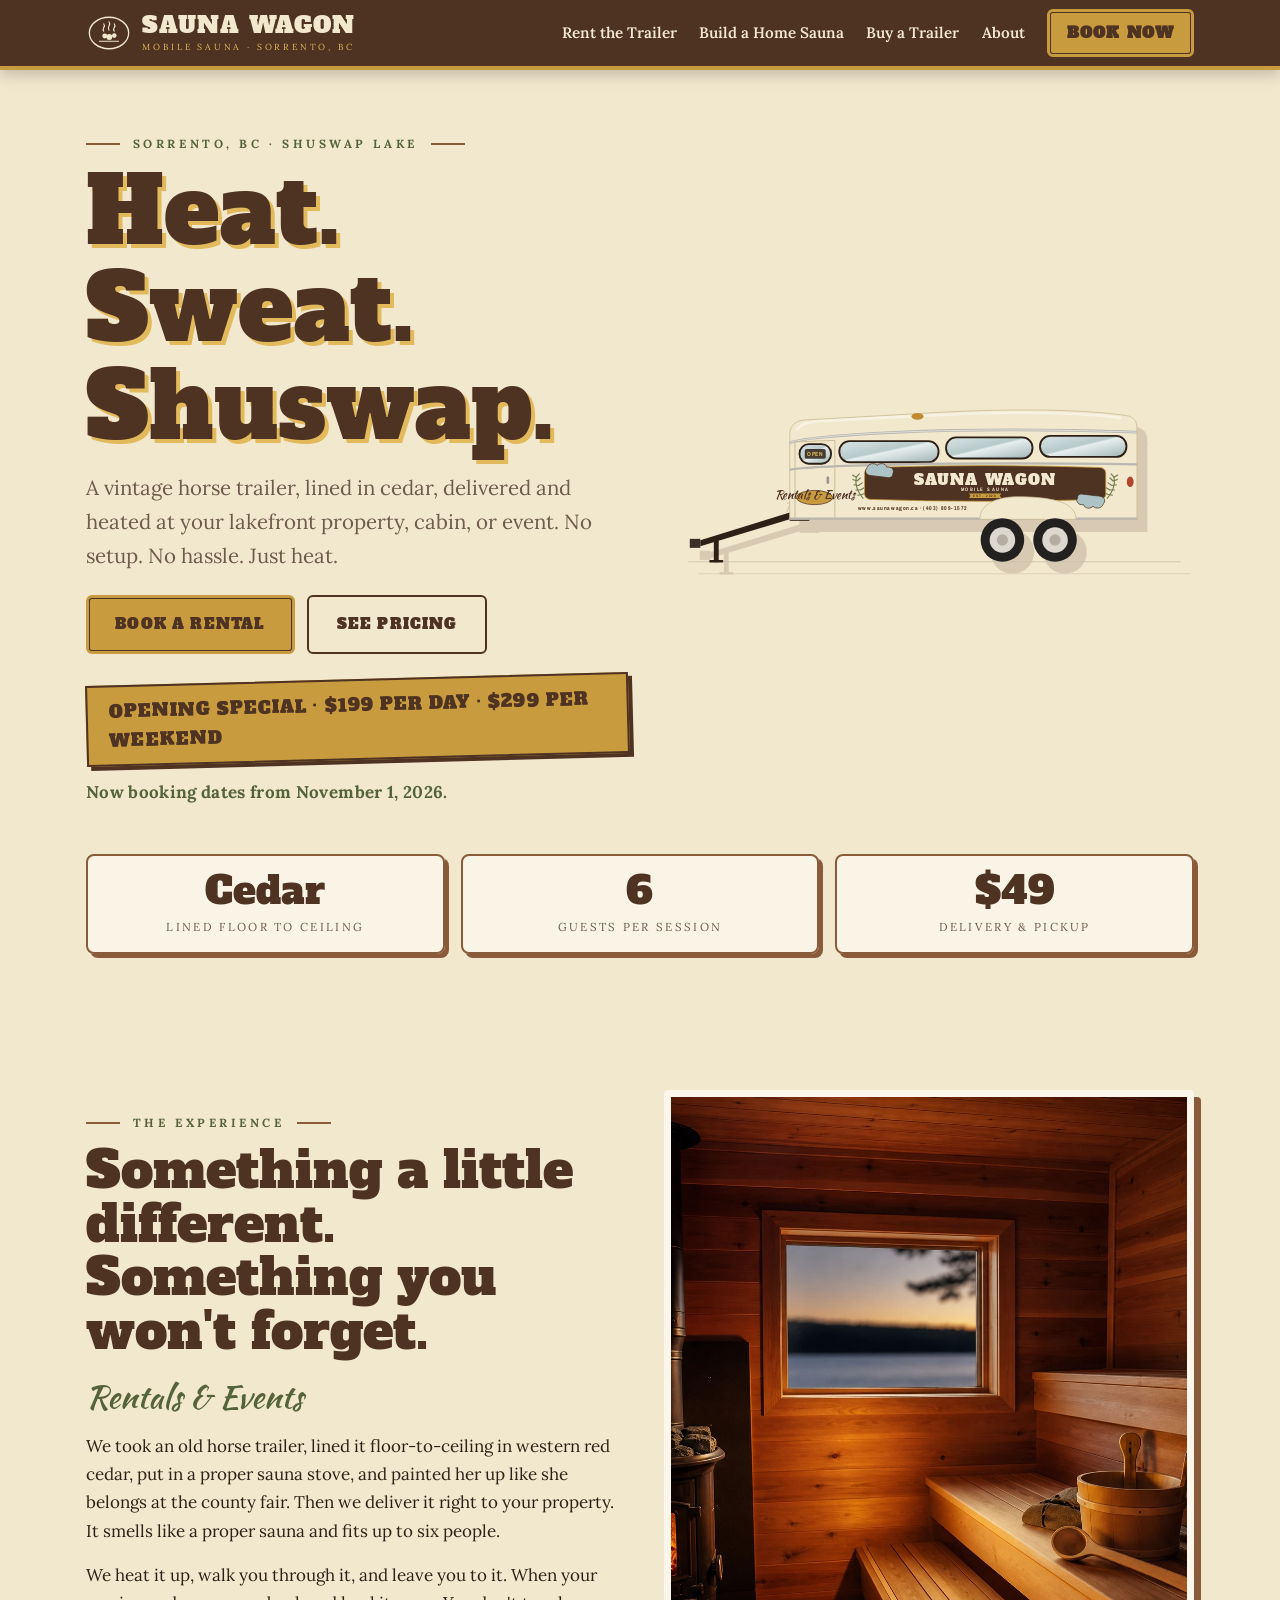
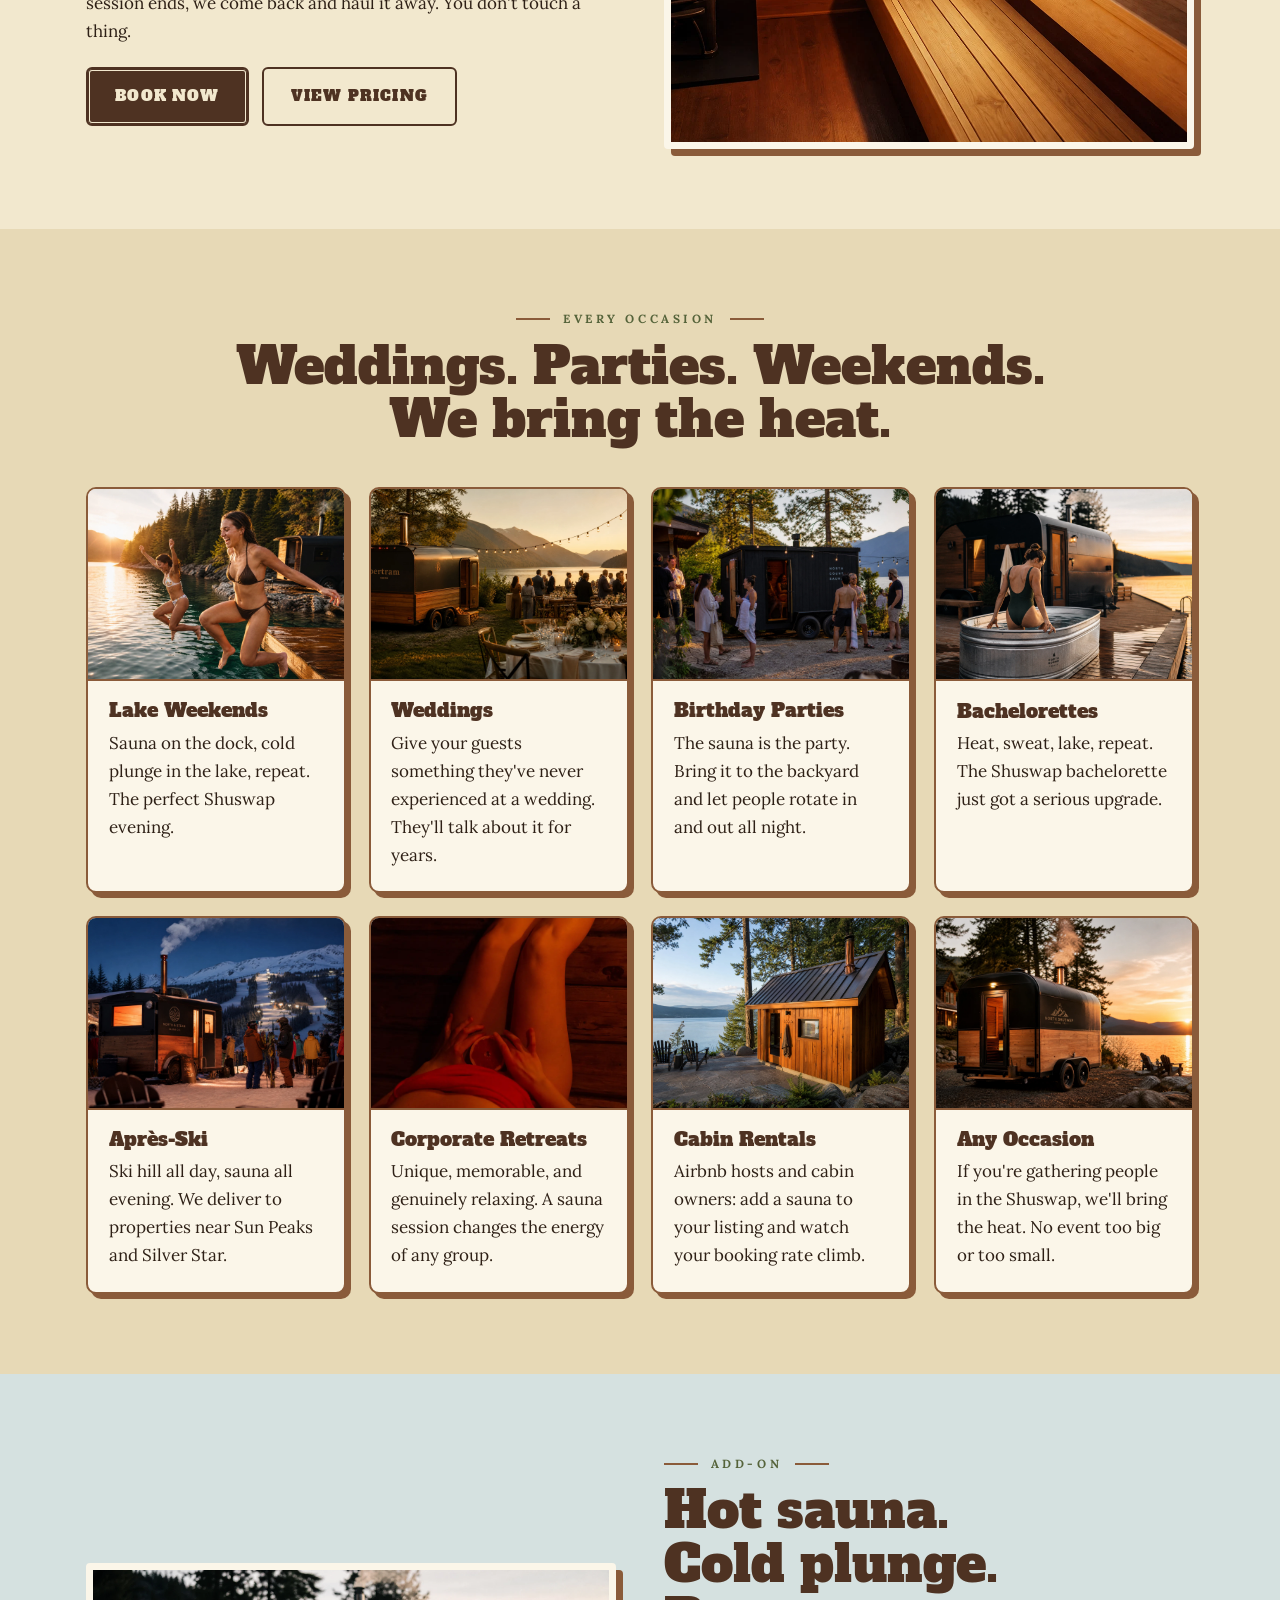
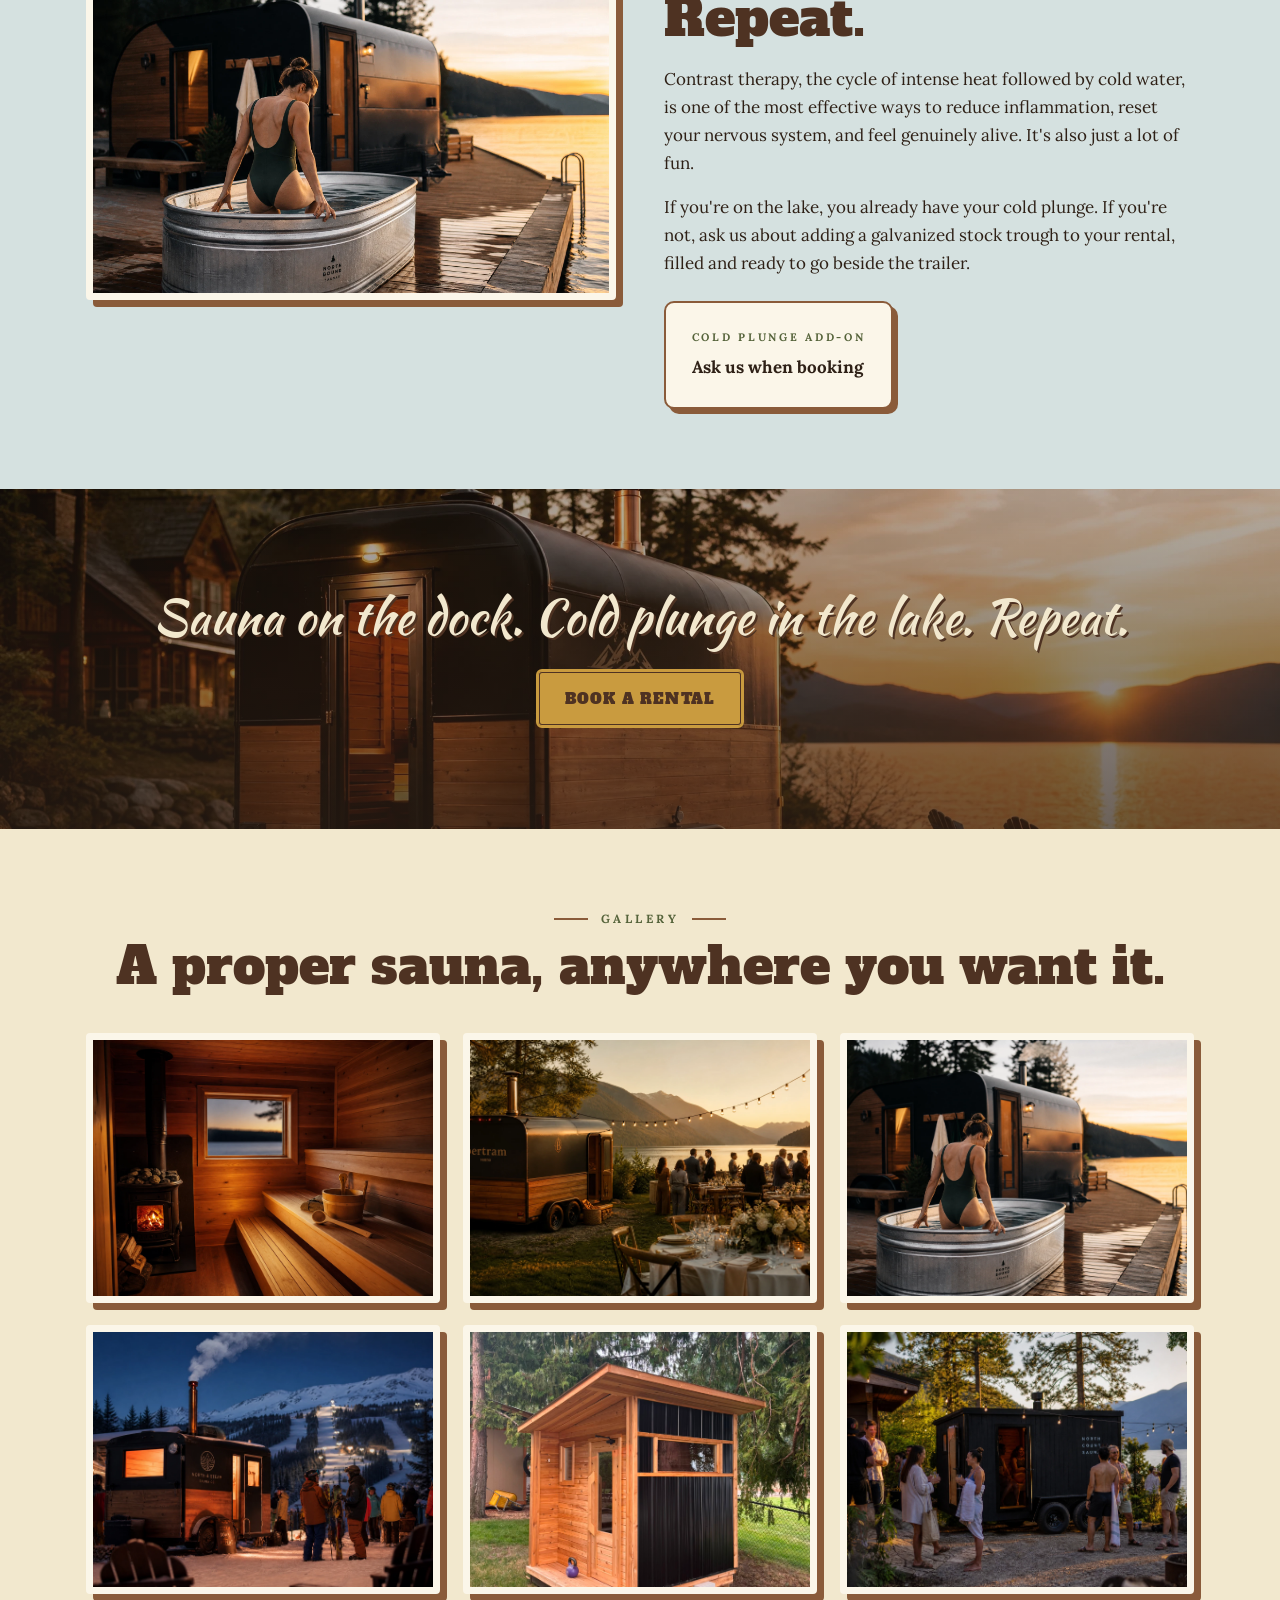
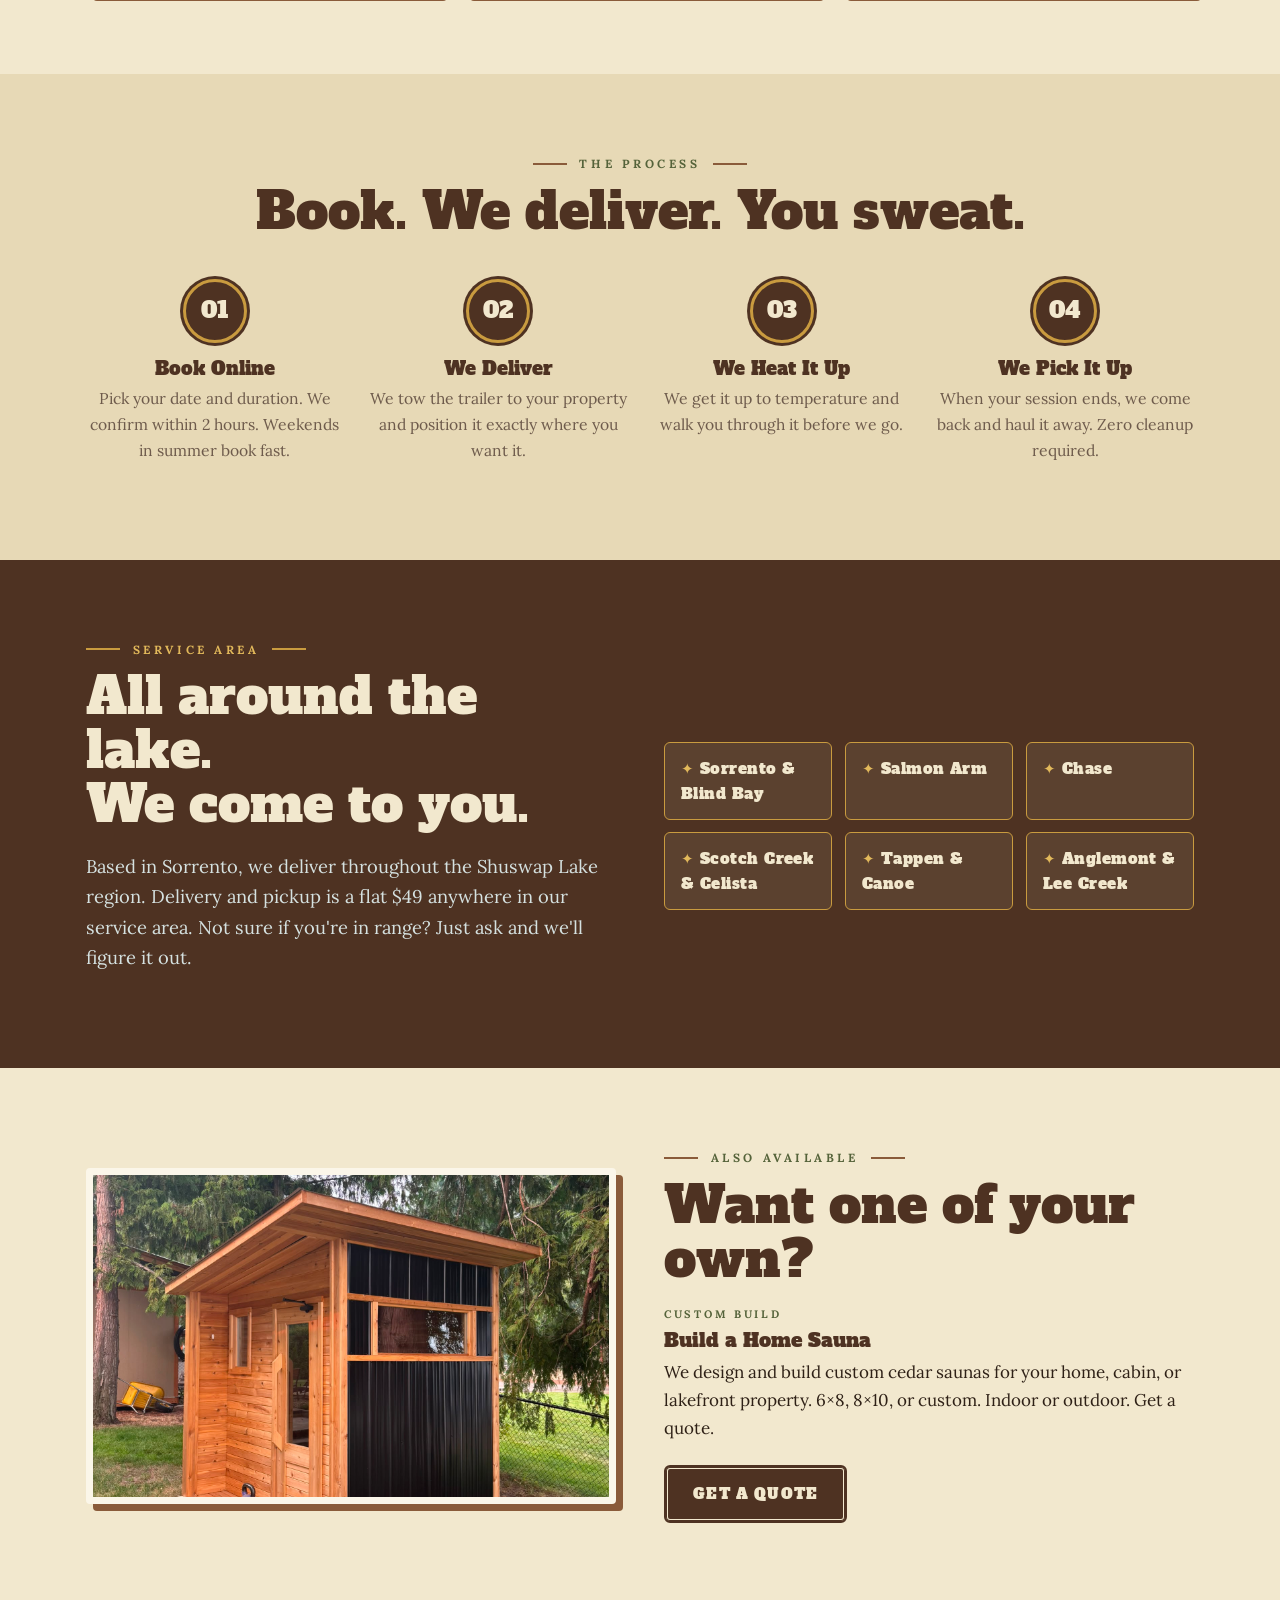
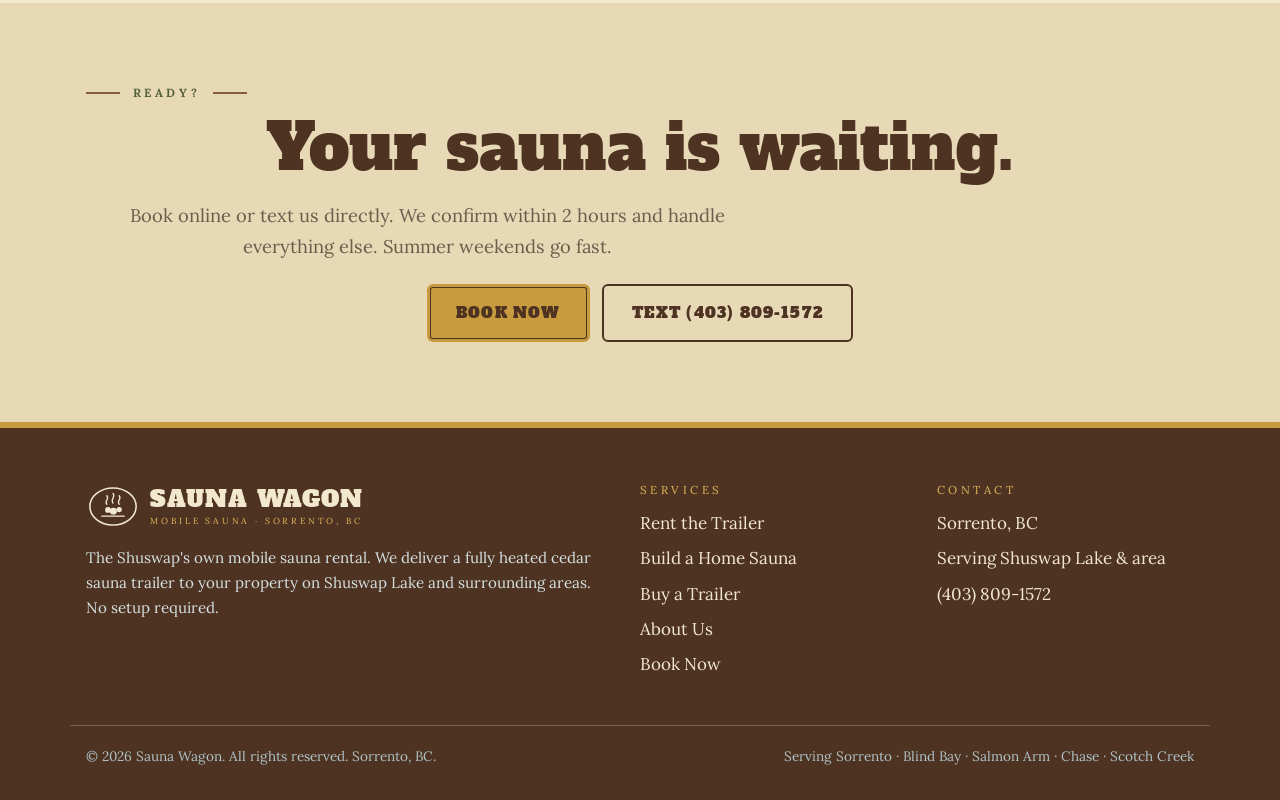
==== index.html @ 7ed0c84b "More photos on every page; artwork fixes Co-Authored-By: Claude Fable 5.1 <noreply@anthropic.com>" ====
<!DOCTYPE html>
<html lang="en">
<head>
  <meta charset="utf-8">
  <meta name="viewport" content="width=device-width, initial-scale=1">
  <title>Sauna Wagon — Mobile Cedar Sauna Rentals, Shuswap Lake BC</title>
  <meta name="description" content="Sauna Wagon delivers a cedar sauna trailer to your lakefront property, cabin, or event anywhere around Shuswap Lake. Based in Sorrento, BC. Opening special $199 per day or $299 per weekend.">
  <link rel="icon" href="data:image/svg+xml,%3Csvg xmlns='http://www.w3.org/2000/svg' viewBox='0 0 64 64'%3E%3Crect width='64' height='64' rx='12' fill='%234E3222'/%3E%3Ctext x='32' y='43' font-family='Georgia' font-size='26' font-weight='bold' text-anchor='middle' fill='%23F2E8CE'%3ESW%3C/text%3E%3C/svg%3E">
  <link rel="preconnect" href="https://fonts.googleapis.com">
  <link rel="preconnect" href="https://fonts.gstatic.com" crossorigin>
  <link href="https://fonts.googleapis.com/css2?family=Alfa+Slab+One&family=Lora:ital,wght@0,400;0,600;0,700;1,400&family=Kaushan+Script&family=Archivo+Narrow:wght@600;700&display=swap" rel="stylesheet">
  <link rel="stylesheet" href="css/styles.css">
</head>
<body>

<header class="site-header">
  <div class="header-inner">
    <a class="logo" href="index.html" aria-label="Sauna Wagon home"><svg class="logo-badge" viewBox="-70 -58 140 116" aria-hidden="true"><ellipse cx="0" cy="0" rx="60" ry="48" fill="none" stroke="currentColor" stroke-width="4"/><path d="M -16 -6 C -24 -14 -8 -19 -16 -28" fill="none" stroke="currentColor" stroke-width="3.4" stroke-linecap="round"/><path d="M 0 -9 C -8 -19 8 -25 0 -34" fill="none" stroke="currentColor" stroke-width="3.4" stroke-linecap="round"/><path d="M 16 -6 C 8 -14 24 -19 16 -28" fill="none" stroke="currentColor" stroke-width="3.4" stroke-linecap="round"/><circle cx="-13" cy="9" r="7.5" fill="currentColor"/><circle cx="1" cy="12" r="9" fill="currentColor"/><circle cx="16" cy="8" r="7" fill="currentColor"/><path d="M -29 25 L 29 25" stroke="currentColor" stroke-width="3.4" stroke-linecap="round"/></svg><span class="logo-text">
      
      <span class="logo-name">SAUNA WAGON</span>
      <span class="logo-sub">Mobile Sauna · Sorrento, BC</span></span>
    </a>
    <button class="nav-toggle" aria-expanded="false" aria-controls="nav">Menu</button>
    <nav class="nav" id="nav">
      <a href="rent.html">Rent the Trailer</a>
      <a href="build-sauna.html">Build a Home Sauna</a>
      <a href="buy-trailer.html">Buy a Trailer</a>
      <a href="about.html">About</a>
      <a class="btn btn-gold btn-sm" href="contact.html">Book Now</a>
    </nav>
  </div>
</header>

<main>

  <section class="hero hero-split">
    <div class="hero-inner">
      <div>
        <p class="eyebrow">Sorrento, BC · Shuswap Lake</p>
        <h1>Heat. Sweat.<br>Shuswap.</h1>
        <p class="hero-lead">A vintage horse trailer, lined in cedar, delivered and heated at your lakefront property, cabin, or event. No setup. No hassle. Just heat.</p>
        <div class="actions">
          <a class="btn btn-gold" href="contact.html">Book a Rental</a>
          <a class="btn btn-outline" href="rent.html#pricing">See Pricing</a>
        </div>
        <div class="ribbon">Opening Special · $199 per day · $299 per weekend</div>
        <p class="hero-note">Now booking dates from November 1, 2026.</p>
      </div>
      <div class="hero-art">
<svg xmlns="http://www.w3.org/2000/svg" viewBox="0 0 1376 540" role="img" aria-label="Illustration of the Sauna Wagon: a cream two-horse trailer with a brown Sauna Wagon livery band, steam clouds and pine sprigs">
  <defs>
    <style>
      .slab { font-family: 'Alfa Slab One', 'Rockwell', Georgia, serif; }
      .narrow { font-family: 'Archivo Narrow', 'Arial Narrow', 'Oswald', sans-serif; font-weight: 700; }
      .script { font-family: 'Kaushan Script', 'Brush Script MT', cursive; }
    </style>
    <linearGradient id="glass" x1="0" y1="0" x2="1" y2="1">
      <stop offset="0" stop-color="#D9E4E4"/>
      <stop offset=".45" stop-color="#B7C9CA"/>
      <stop offset=".5" stop-color="#E6EEEE"/>
      <stop offset="1" stop-color="#9FB3B5"/>
    </linearGradient>
  </defs>

  <!-- ground line -->
  <line x1="30" y1="513" x2="1340" y2="513" stroke="#C9BFA6" stroke-width="2"/>

  <!-- tongue / A-frame -->
  <path d="M 300 382 L 62 456 L 62 472 L 300 400 Z" fill="#2E2016"/>
  <rect x="98" y="452" width="13" height="62" fill="#2E2016"/>
  <rect x="86" y="508" width="37" height="7" rx="2" fill="#2E2016"/>
  <path d="M 62 452 L 34 452 L 34 476 L 62 476 Z" fill="#3A3027"/>
  <rect x="300" y="392" width="52" height="12" fill="#2E2016"/>

  <!-- body shell -->
  <path d="M 300 400 L 300 176 C 300 152 312 140 336 136 L 690 116 C 900 104 1090 108 1196 124 C 1216 127 1224 139 1224 158 L 1224 400 Z" fill="#F2E8CE"/>
  <path d="M 300 400 L 300 176 C 300 152 312 140 336 136 L 690 116 C 900 104 1090 108 1196 124 C 1216 127 1224 139 1224 158 L 1224 400 Z" fill="none" stroke="#C9B98F" stroke-width="2"/>
  <path d="M 320 160 C 330 146 350 141 372 139 L 700 122 C 900 112 1080 116 1180 130" fill="none" stroke="#FBF6E9" stroke-width="7" stroke-linecap="round" opacity="0.8"/>

  <!-- upper chrome rail -->
  <path d="M 302 196 C 340 178 700 150 1222 168" fill="none" stroke="#B9B7B0" stroke-width="7" stroke-linecap="round"/>
  <path d="M 302 196 C 340 178 700 150 1222 168" fill="none" stroke="#EDEBE6" stroke-width="2" stroke-linecap="round"/>

  <!-- windows, glazed -->
  <rect x="326" y="200" width="84" height="52" rx="25" fill="url(#glass)" stroke="#2E2016" stroke-width="5"/>
  <rect x="432" y="192" width="264" height="56" rx="27" fill="url(#glass)" stroke="#2E2016" stroke-width="5"/>
  <rect x="716" y="182" width="230" height="56" rx="27" fill="url(#glass)" stroke="#2E2016" stroke-width="5"/>
  <rect x="966" y="178" width="230" height="56" rx="27" fill="url(#glass)" stroke="#2E2016" stroke-width="5"/>
  <!-- OPEN sign in the front window -->
  <rect x="340" y="213" width="56" height="26" rx="5" fill="#2E2016" opacity=".85"/>
  <text class="narrow" x="368" y="232" text-anchor="middle" font-size="16" letter-spacing="2" fill="#E2B95B">OPEN</text>

  <!-- forward door (existing horse-trailer escape door) -->
  <path d="M 314 396 L 314 194 L 420 190 L 420 396" fill="none" stroke="#C9B98F" stroke-width="2.5"/>
  <rect x="398" y="286" width="7" height="20" rx="3" fill="#9A968C"/>
  <!-- door oval: Rentals & Events -->
  <g transform="translate(366,342)">
    <ellipse cx="0" cy="0" rx="48" ry="19" fill="#C99B3F" stroke="#4E3222" stroke-width="2"/>
    <text class="script" x="0" y="4.5" text-anchor="middle" font-size="11.5" fill="#4E3222">Rentals &amp; Events</text>
  </g>

  <!-- lower chrome rail -->
  <path d="M 302 268 C 340 258 700 246 1222 254" fill="none" stroke="#B9B7B0" stroke-width="6" stroke-linecap="round"/>
  <path d="M 302 398 L 1222 398" fill="none" stroke="#B9B7B0" stroke-width="6" stroke-linecap="round"/>

  <!-- ============ LIVERY BAND ============ -->
  <g transform="translate(455,258)">
    <!-- pine sprigs -->
    <g stroke="#6E7D4B" stroke-width="3" stroke-linecap="round" fill="none">
      <path d="M 40 86 C 26 70 18 52 22 30"/>
      <path d="M 22 30 l -10 -6 M 22 30 l 8 -9 M 24 40 l -11 -4 M 24 40 l 9 -8 M 28 52 l -12 -2 M 28 52 l 10 -7 M 33 64 l -12 0 M 33 64 l 10 -6 M 37 76 l -11 2 M 37 76 l 10 -4"/>
      <g transform="translate(730,0) scale(-1,1)">
        <path d="M 40 86 C 26 70 18 52 22 30"/>
        <path d="M 22 30 l -10 -6 M 22 30 l 8 -9 M 24 40 l -11 -4 M 24 40 l 9 -8 M 28 52 l -12 -2 M 28 52 l 10 -7 M 33 64 l -12 0 M 33 64 l 10 -6 M 37 76 l -11 2 M 37 76 l 10 -4"/>
      </g>
    </g>
    <!-- band -->
    <path d="M 60 4 Q 365 -6 670 4 Q 684 5 686 18 L 686 76 Q 684 88 670 89 Q 365 99 60 89 Q 46 88 44 76 L 44 18 Q 46 5 60 4 Z" fill="#4E3222" stroke="#C99B3F" stroke-width="2"/>
    <!-- clouds -->
    <g fill="#AEC3C5" stroke="#4E3222" stroke-width="2" stroke-linejoin="round">
      <path d="M 64 26 c -14 0 -22 -11 -14 -20 c 4 -13 20 -16 28 -7 c 6 -8 22 -7 25 4 c 14 -2 22 9 16 18 c 1 7 -6 11 -13 10 Z"/>
      <path d="M 666 80 c 14 0 22 11 14 20 c -4 13 -20 16 -28 7 c -6 8 -22 7 -25 -4 c -14 2 -22 -9 -16 -18 c -1 -7 6 -11 13 -10 Z"/>
    </g>
    <!-- lettering -->
    <text class="slab" x="365" y="50" text-anchor="middle" font-size="40" letter-spacing="3" fill="#F2E8CE">SAUNA WAGON</text>
    <text class="narrow" x="365" y="68" text-anchor="middle" font-size="13" letter-spacing="4" fill="#F2E8CE">MOBILE SAUNA</text>
    <path d="M 322 73 L 408 73 L 404 79 L 408 85 L 322 85 L 326 79 Z" fill="#C99B3F"/>
    <text class="narrow" x="365" y="82" text-anchor="middle" font-size="9" letter-spacing="2.5" fill="#4E3222">EST. 2026</text>
  </g>
  <!-- contact line under the band -->
  <text class="narrow" x="628" y="374" text-anchor="middle" font-size="15" letter-spacing="1.5" fill="#4E3222">www.saunawagon.ca  ·  (403) 809-1572</text>

  <!-- fender -->
  <path d="M 806 400 C 806 352 866 340 906 340 C 990 340 1062 352 1062 400 Z" fill="#F2E8CE" stroke="#C9B98F" stroke-width="2"/>

  <!-- wheels -->
  <circle cx="866" cy="455" r="58" fill="#232120"/>
  <circle cx="866" cy="455" r="34" fill="#DCD8CF"/>
  <circle cx="866" cy="455" r="15" fill="#B4AEA2"/>
  <circle cx="1006" cy="455" r="58" fill="#232120"/>
  <circle cx="1006" cy="455" r="34" fill="#DCD8CF"/>
  <circle cx="1006" cy="455" r="15" fill="#B4AEA2"/>

  <!-- roof lights -->
  <ellipse cx="640" cy="126" rx="16" ry="9" fill="#C08A2E"/>
  <ellipse cx="1206" cy="300" rx="9" ry="14" fill="#B0452C"/>
</svg>
      </div>
      <ul class="stats">
        <li><span class="stat-value">Cedar</span><span class="stat-label">Lined floor to ceiling</span></li>
        <li><span class="stat-value">6</span><span class="stat-label">Guests per session</span></li>
        <li><span class="stat-value">$49</span><span class="stat-label">Delivery &amp; pickup</span></li>
      </ul>
    </div>
  </section>

  <section class="section">
    <div class="container split">
      <div>
        <p class="eyebrow">The Experience</p>
        <h2>Something a little different.<br>Something you won't forget.</h2>
        <p class="script">Rentals &amp; Events</p>
        <p>We took an old horse trailer, lined it floor-to-ceiling in western red cedar, put in a proper sauna stove, and painted her up like she belongs at the county fair. Then we deliver it right to your property. It smells like a proper sauna and fits up to six people.</p>
        <p>We heat it up, walk you through it, and leave you to it. When your session ends, we come back and haul it away. You don't touch a thing.</p>
        <div class="actions">
          <a class="btn" href="contact.html">Book Now</a>
          <a class="btn btn-outline" href="rent.html#pricing">View Pricing</a>
        </div>
      </div>
      <figure class="photo photo-tall">
        <img src="images/sauna-interior-warm.jpg" alt="Warm cedar interior of the sauna trailer with tiered benches">
      </figure>
    </div>
  </section>

  <section class="section section-alt">
    <div class="container">
      <div class="center">
        <p class="eyebrow">Every Occasion</p>
        <h2>Weddings. Parties. Weekends.<br>We bring the heat.</h2>
      </div>
      <div class="grid-4" style="margin-top:2.5rem">
        <div class="card card-photo"><img src="images/lifestyle-cold-plunge.jpg" alt="Sauna and cold plunge on the dock" loading="lazy"><div class="card-body"><h3>Lake Weekends</h3><p>Sauna on the dock, cold plunge in the lake, repeat. The perfect Shuswap evening.</p></div></div>
        <div class="card card-photo"><img src="images/lifestyle-wedding.jpg" alt="Sauna trailer at a lakeside wedding" loading="lazy"><div class="card-body"><h3>Weddings</h3><p>Give your guests something they've never experienced at a wedding. They'll talk about it for years.</p></div></div>
        <div class="card card-photo"><img src="images/lifestyle-party.jpg" alt="Friends gathered around the sauna at a party" loading="lazy"><div class="card-body"><h3>Birthday Parties</h3><p>The sauna is the party. Bring it to the backyard and let people rotate in and out all night.</p></div></div>
        <div class="card card-photo"><img src="images/cold-plunge-lake.jpg" alt="Cold plunge beside the lake" loading="lazy"><div class="card-body"><h3>Bachelorettes</h3><p>Heat, sweat, lake, repeat. The Shuswap bachelorette just got a serious upgrade.</p></div></div>
        <div class="card card-photo"><img src="images/lifestyle-ski.jpg" alt="Sauna trailer at the ski hill at dusk" loading="lazy"><div class="card-body"><h3>Après-Ski</h3><p>Ski hill all day, sauna all evening. We deliver to properties near Sun Peaks and Silver Star.</p></div></div>
        <div class="card card-photo"><img src="images/sauna-women-inside.webp" alt="Group relaxing inside the cedar sauna" loading="lazy"><div class="card-body"><h3>Corporate Retreats</h3><p>Unique, memorable, and genuinely relaxing. A sauna session changes the energy of any group.</p></div></div>
        <div class="card card-photo"><img src="images/home-sauna-build.jpg" alt="Cedar sauna at a cabin" loading="lazy"><div class="card-body"><h3>Cabin Rentals</h3><p>Airbnb hosts and cabin owners: add a sauna to your listing and watch your booking rate climb.</p></div></div>
        <div class="card card-photo"><img src="images/hero-rental.jpg" alt="Sauna trailer parked at the lake at sunset" loading="lazy"><div class="card-body"><h3>Any Occasion</h3><p>If you're gathering people in the Shuswap, we'll bring the heat. No event too big or too small.</p></div></div>
      </div>
    </div>
  </section>

  <section class="section section-steam">
    <div class="container split">
      <figure class="photo photo-wide">
        <img src="images/cold-plunge-lake.jpg" alt="Cold plunge in the lake beside the sauna">
      </figure>
      <div>
        <p class="eyebrow">Add-On</p>
        <h2>Hot sauna.<br>Cold plunge.<br>Repeat.</h2>
        <p>Contrast therapy, the cycle of intense heat followed by cold water, is one of the most effective ways to reduce inflammation, reset your nervous system, and feel genuinely alive. It's also just a lot of fun.</p>
        <p>If you're on the lake, you already have your cold plunge. If you're not, ask us about adding a galvanized stock trough to your rental, filled and ready to go beside the trailer.</p>
        <div class="card" style="display:inline-block;margin-top:.5rem">
          <span class="card-tag">Cold Plunge Add-On</span>
          <strong>Ask us when booking</strong>
        </div>
      </div>
    </div>
  </section>

  <section class="banner" style="background-image:url('images/hero-rental.jpg')">
    <div class="banner-tint"></div>
    <div class="container banner-inner">
      <p class="script">Sauna on the dock. Cold plunge in the lake. Repeat.</p>
      <a class="btn btn-gold" href="contact.html">Book a Rental</a>
    </div>
  </section>

  <section class="section">
    <div class="container">
      <div class="center">
        <p class="eyebrow">Gallery</p>
        <h2>A proper sauna, anywhere you want it.</h2>
      </div>
      <div class="photo-wall" style="margin-top:2.5rem">
        <figure class="photo"><img src="images/sauna-interior-warm.jpg" alt="Warm cedar interior with tiered benches" loading="lazy"></figure>
        <figure class="photo"><img src="images/lifestyle-wedding.jpg" alt="Sauna trailer at a wedding" loading="lazy"></figure>
        <figure class="photo"><img src="images/cold-plunge-lake.jpg" alt="Cold plunge in the lake" loading="lazy"></figure>
        <figure class="photo"><img src="images/lifestyle-ski.jpg" alt="Après-ski sauna session" loading="lazy"></figure>
        <figure class="photo"><img src="images/home-sauna-1.jpeg" alt="Custom cedar home sauna build" loading="lazy"></figure>
        <figure class="photo"><img src="images/lifestyle-party.jpg" alt="Birthday party around the sauna" loading="lazy"></figure>
      </div>
    </div>
  </section>

  <section class="section section-alt">
    <div class="container">
      <div class="center">
        <p class="eyebrow">The Process</p>
        <h2>Book. We deliver. You sweat.</h2>
      </div>
      <div class="steps" style="margin-top:2.5rem">
        <div class="step"><span class="step-num">01</span><h3>Book Online</h3><p>Pick your date and duration. We confirm within 2 hours. Weekends in summer book fast.</p></div>
        <div class="step"><span class="step-num">02</span><h3>We Deliver</h3><p>We tow the trailer to your property and position it exactly where you want it.</p></div>
        <div class="step"><span class="step-num">03</span><h3>We Heat It Up</h3><p>We get it up to temperature and walk you through it before we go.</p></div>
        <div class="step"><span class="step-num">04</span><h3>We Pick It Up</h3><p>When your session ends, we come back and haul it away. Zero cleanup required.</p></div>
      </div>
    </div>
  </section>

  <section class="section section-brown">
    <div class="container split">
      <div>
        <p class="eyebrow">Service Area</p>
        <h2>All around the lake.<br>We come to you.</h2>
        <p class="lead">Based in Sorrento, we deliver throughout the Shuswap Lake region. Delivery and pickup is a flat $49 anywhere in our service area. Not sure if you're in range? Just ask and we'll figure it out.</p>
      </div>
      <ul class="area-list">
        <li>Sorrento &amp; Blind Bay</li>
        <li>Salmon Arm</li>
        <li>Chase</li>
        <li>Scotch Creek &amp; Celista</li>
        <li>Tappen &amp; Canoe</li>
        <li>Anglemont &amp; Lee Creek</li>
      </ul>
    </div>
  </section>

  <section class="section">
    <div class="container split">
      <figure class="photo photo-wide">
        <img src="images/home-sauna-1.jpeg" alt="Custom-built cedar sauna with black steel siding in a backyard">
      </figure>
      <div>
        <p class="eyebrow">Also Available</p>
        <h2>Want one of your own?</h2>
        <span class="card-tag">Custom Build</span>
        <h3>Build a Home Sauna</h3>
        <p>We design and build custom cedar saunas for your home, cabin, or lakefront property. 6×8, 8×10, or custom. Indoor or outdoor. Get a quote.</p>
        <div class="actions"><a class="btn" href="build-sauna.html">Get a Quote</a></div>
      </div>
    </div>
  </section>

  <section class="section section-alt cta">
    <div class="container">
      <p class="eyebrow">Ready?</p>
      <h2>Your sauna is waiting.</h2>
      <p class="lead">Book online or text us directly. We confirm within 2 hours and handle everything else. Summer weekends go fast.</p>
      <div class="actions" style="justify-content:center">
        <a class="btn btn-gold" href="contact.html">Book Now</a>
        <a class="btn btn-outline" href="sms:+14038091572">Text (403) 809-1572</a>
      </div>
    </div>
  </section>

</main>

<footer class="site-footer">
  <div class="container footer-grid">
    <div>
      <div class="logo logo-footer"><svg class="logo-badge" viewBox="-70 -58 140 116" aria-hidden="true"><ellipse cx="0" cy="0" rx="60" ry="48" fill="none" stroke="currentColor" stroke-width="4"/><path d="M -16 -6 C -24 -14 -8 -19 -16 -28" fill="none" stroke="currentColor" stroke-width="3.4" stroke-linecap="round"/><path d="M 0 -9 C -8 -19 8 -25 0 -34" fill="none" stroke="currentColor" stroke-width="3.4" stroke-linecap="round"/><path d="M 16 -6 C 8 -14 24 -19 16 -28" fill="none" stroke="currentColor" stroke-width="3.4" stroke-linecap="round"/><circle cx="-13" cy="9" r="7.5" fill="currentColor"/><circle cx="1" cy="12" r="9" fill="currentColor"/><circle cx="16" cy="8" r="7" fill="currentColor"/><path d="M -29 25 L 29 25" stroke="currentColor" stroke-width="3.4" stroke-linecap="round"/></svg><span class="logo-text">
        <span class="logo-name">SAUNA WAGON</span>
        <span class="logo-sub">Mobile Sauna · Sorrento, BC</span></span>
      </div>
      <p>The Shuswap's own mobile sauna rental. We deliver a fully heated cedar sauna trailer to your property on Shuswap Lake and surrounding areas. No setup required.</p>
    </div>
    <div>
      <h4>Services</h4>
      <ul>
        <li><a href="rent.html">Rent the Trailer</a></li>
        <li><a href="build-sauna.html">Build a Home Sauna</a></li>
        <li><a href="buy-trailer.html">Buy a Trailer</a></li>
        <li><a href="about.html">About Us</a></li>
        <li><a href="contact.html">Book Now</a></li>
      </ul>
    </div>
    <div>
      <h4>Contact</h4>
      <ul>
        <li>Sorrento, BC</li>
        <li>Serving Shuswap Lake &amp; area</li>
        <li><a href="tel:+14038091572">(403) 809-1572</a></li>
      </ul>
    </div>
  </div>
  <div class="container footer-bottom">
    <span>© <span data-year>2026</span> Sauna Wagon. All rights reserved. Sorrento, BC.</span>
    <span>Serving Sorrento · Blind Bay · Salmon Arm · Chase · Scotch Creek</span>
  </div>
</footer>

<script src="js/main.js"></script>
</body>
</html>
---- css/styles.css ----
/* Sauna Wagon — vintage / Americana look, colours pulled from the trailer livery */

:root {
  --cream: #F2E8CE;
  --cream-2: #E7D9B6;
  --paper: #FBF6E9;
  --brown: #4E3222;
  --brown-2: #6B4630;
  --brown-3: #8A5B3A;
  --pine: #6E7D4B;
  --pine-2: #55633A;
  --steam: #AEC3C5;
  --steam-2: #D5E1E0;
  --gold: #C99B3F;
  --gold-2: #E2B95B;
  --ink: #2E2016;
  --muted: #6E5B4C;
  --radius: 10px;
  --maxw: 1140px;
  --font-display: 'Alfa Slab One', 'Rockwell', Georgia, serif;
  --font-body: 'Lora', Georgia, 'Times New Roman', serif;
  --font-script: 'Kaushan Script', 'Brush Script MT', cursive;
}

* { box-sizing: border-box; }
html { scroll-behavior: smooth; }
body {
  margin: 0;
  font-family: var(--font-body);
  font-size: 17px;
  line-height: 1.65;
  color: var(--ink);
  background: var(--cream);
  position: relative;
  overflow-x: hidden;
}
/* paper grain */
body::before {
  content: "";
  position: fixed;
  inset: 0;
  z-index: 0;
  pointer-events: none;
  opacity: .08;
  background-image: url("data:image/svg+xml,%3Csvg xmlns='http://www.w3.org/2000/svg' width='300' height='300'%3E%3Cfilter id='n'%3E%3CfeTurbulence type='fractalNoise' baseFrequency='0.9' numOctaves='3' stitchTiles='stitch'/%3E%3CfeColorMatrix values='0 0 0 0 0.3 0 0 0 0 0.2 0 0 0 0 0.1 0 0 0 0.7 0'/%3E%3C/filter%3E%3Crect width='100%25' height='100%25' filter='url(%23n)'/%3E%3C/svg%3E");
}
main, header, footer { position: relative; z-index: 1; }

img { max-width: 100%; }
a { color: var(--brown-2); }
p { margin: 0 0 1rem; }
ul { margin: 0; padding-left: 1.2rem; }

h1, h2, h3, h4 { font-family: var(--font-display); font-weight: 400; color: var(--brown); line-height: 1.05; margin: 0; }
h2 { font-size: clamp(2rem, 4.2vw, 3.2rem); margin: .7rem 0 1.2rem; }
h3 { font-size: 1.2rem; margin-bottom: .5rem; }
.script { font-family: var(--font-script); color: var(--pine-2); font-size: clamp(1.4rem, 2.6vw, 2rem); line-height: 1.2; }
.lead { font-size: 1.15rem; color: var(--muted); max-width: 62ch; }
.center { text-align: center; }
.center .lead { margin-left: auto; margin-right: auto; }
.center .eyebrow { justify-content: center; }

.container { max-width: var(--maxw); margin: 0 auto; padding-left: 16px; padding-right: 16px; }
.section { padding: 5rem 0; }
.section-alt { background: var(--cream-2); }
.section-steam { background: var(--steam-2); }
.section-brown { background: var(--brown); color: var(--cream); }
.section-brown h2, .section-brown h3 { color: var(--cream); }
.section-brown .lead { color: var(--steam-2); }
.section-brown .eyebrow { color: var(--gold-2); }
.section-brown .eyebrow::before, .section-brown .eyebrow::after { background: var(--gold); }
.section-brown a { color: var(--gold-2); }

.eyebrow {
  display: flex; align-items: center; gap: .8rem;
  font-size: .74rem; letter-spacing: .3em; text-transform: uppercase; font-weight: 700;
  color: var(--pine-2); margin: 0;
}
.eyebrow::before, .eyebrow::after { content: ""; height: 2px; flex: 0 0 34px; background: var(--brown-3); }
.eyebrow-light { color: var(--gold-2); }
.eyebrow-light::before, .eyebrow-light::after { background: var(--gold-2); }

.ornament { text-align: center; color: var(--gold); letter-spacing: .6em; margin: 1.5rem 0; font-size: .9rem; }

/* Buttons: ticket-style double border */
.btn {
  display: inline-flex; align-items: center; justify-content: center; gap: .5rem;
  padding: .95rem 1.7rem;
  font-family: var(--font-display); font-size: .92rem; letter-spacing: .08em; text-transform: uppercase;
  color: var(--cream); background: var(--brown);
  border: 2px solid var(--brown); border-radius: 6px;
  box-shadow: inset 0 0 0 1px var(--brown), inset 0 0 0 2px var(--cream);
  text-decoration: none; cursor: pointer; transition: transform .15s, background .15s;
}
.btn:hover { background: var(--brown-2); transform: translateY(-2px); }
.btn-gold { background: var(--gold); border-color: var(--gold); color: var(--brown); box-shadow: inset 0 0 0 1px var(--gold), inset 0 0 0 2px var(--brown); }
.btn-gold:hover { background: var(--gold-2); }
.btn-light { background: transparent; border-color: var(--cream); color: var(--cream); box-shadow: none; }
.btn-light:hover { background: rgba(242, 232, 206, .12); }
.btn-outline { background: transparent; color: var(--brown); box-shadow: none; }
.btn-outline:hover { background: var(--cream-2); }
.btn-sm { padding: .6rem 1.1rem; font-size: .78rem; }
.btn-block { width: 100%; }
.actions { display: flex; flex-wrap: wrap; gap: .8rem; margin-top: 1.4rem; }

/* Header */
.site-header { position: sticky; top: 0; z-index: 50; background: var(--brown); color: var(--cream); border-bottom: 4px solid var(--gold); box-shadow: 0 4px 14px rgba(46, 32, 22, .25); }
.header-inner { max-width: var(--maxw); margin: 0 auto; padding: .55rem 16px; display: flex; align-items: center; justify-content: space-between; gap: 1rem; position: relative; }
.logo { display: inline-flex; flex-direction: row; align-items: center; gap: .6rem; line-height: 1; text-decoration: none; color: var(--cream); }
.logo-badge { display: block; width: 46px; height: 38px; flex: 0 0 auto; }
.logo-text { display: inline-flex; flex-direction: column; align-items: center; }
.logo-name { font-family: var(--font-display); font-size: 1.45rem; letter-spacing: .05em; white-space: nowrap; }
.logo-sub { font-size: .55rem; letter-spacing: .32em; text-transform: uppercase; color: var(--gold-2); margin-top: .35rem; white-space: nowrap; }
.nav { display: flex; align-items: center; gap: 1.4rem; }
.nav a { color: var(--cream); text-decoration: none; font-weight: 600; font-size: .95rem; }
.nav a:hover { color: var(--gold-2); }
.nav a.btn { color: var(--brown); }
.nav-toggle { display: none; background: none; border: 2px solid var(--gold); color: var(--cream); font-family: var(--font-display); letter-spacing: .1em; padding: .45rem .8rem; border-radius: 6px; cursor: pointer; }

/* Hero */
.hero { position: relative; isolation: isolate; min-height: 86vh; display: grid; align-items: center; color: var(--cream); }
.hero-bg { position: absolute; inset: 0; z-index: -2; background: var(--brown) center / cover no-repeat; }
.hero-tint { position: absolute; inset: 0; z-index: -1; background: linear-gradient(180deg, rgba(46, 32, 22, .45) 0%, rgba(46, 32, 22, .78) 100%); }
.hero-inner { max-width: var(--maxw); margin: 0 auto; padding: 5.5rem 16px 4rem; width: 100%; }
.hero h1 { color: var(--cream); font-size: clamp(2.9rem, 7.5vw, 5.8rem); margin: .6rem 0 1rem; text-shadow: 4px 4px 0 var(--brown); }
.hero-lead { font-size: clamp(1.05rem, 1.6vw, 1.3rem); max-width: 56ch; color: var(--steam-2); }
.ribbon {
  display: inline-block; margin-top: 1.8rem;
  background: var(--gold); color: var(--brown);
  font-family: var(--font-display); font-size: clamp(.85rem, 1.6vw, 1.1rem); letter-spacing: .06em; text-transform: uppercase;
  padding: .6rem 1.3rem; border: 2px solid var(--brown);
  transform: rotate(-1.5deg); box-shadow: 4px 4px 0 var(--brown);
}
.stats { list-style: none; padding: 0; margin: 2.5rem 0 0; display: grid; grid-template-columns: repeat(3, 1fr); gap: 1rem; max-width: 720px; }
.stats li { background: rgba(251, 246, 233, .92); color: var(--brown); border: 2px solid var(--brown-3); border-radius: 8px; padding: 1rem; text-align: center; box-shadow: 4px 4px 0 var(--brown-3); }
.stat-value { display: block; font-family: var(--font-display); font-size: clamp(1.6rem, 3vw, 2.4rem); line-height: 1; }
.stat-label { display: block; font-size: .72rem; letter-spacing: .2em; text-transform: uppercase; margin-top: .4rem; color: var(--muted); }

/* Page hero (inner pages) */
.page-hero { background: var(--brown); color: var(--cream); padding: 4.5rem 0 3.5rem; border-bottom: 6px solid var(--gold); }
.page-hero h1 { color: var(--cream); font-size: clamp(2.4rem, 5.5vw, 4.2rem); margin: .6rem 0 .8rem; }
.page-hero .lead { color: var(--steam-2); }
.page-hero .eyebrow { color: var(--gold-2); }
.page-hero .eyebrow::before, .page-hero .eyebrow::after { background: var(--gold); }

/* Layout helpers */
.split { display: grid; grid-template-columns: 1fr 1fr; gap: 3rem; align-items: center; }
.grid-2 { display: grid; grid-template-columns: repeat(2, 1fr); gap: 1.4rem; }
.grid-3 { display: grid; grid-template-columns: repeat(3, 1fr); gap: 1.4rem; }
.grid-4 { display: grid; grid-template-columns: repeat(4, 1fr); gap: 1.4rem; }
.split-booking { grid-template-columns: 3fr 2fr; align-items: start; }
.features-2 { grid-template-columns: 1fr 1fr; }

.photo { border: 7px solid var(--paper); box-shadow: 7px 7px 0 var(--brown-3); border-radius: 4px; overflow: hidden; background: var(--paper); }
.photo img { display: block; width: 100%; height: 100%; object-fit: cover; }
.photo-tall img { aspect-ratio: 4 / 5; }
.photo-wide img { aspect-ratio: 16 / 10; }
.photo-square img { aspect-ratio: 1; }
.caption { display: block; text-align: center; font-size: .72rem; letter-spacing: .25em; text-transform: uppercase; color: var(--muted); margin-top: .8rem; }
figure { margin: 0; }

/* Cards */
.card { background: var(--paper); border: 2px solid var(--brown-3); border-radius: var(--radius); padding: 1.6rem; box-shadow: 5px 5px 0 var(--brown-3); }
.card p:last-child { margin-bottom: 0; }
.card-tag { font-size: .68rem; letter-spacing: .25em; text-transform: uppercase; color: var(--pine-2); font-weight: 700; display: block; margin-bottom: .4rem; }

/* Pricing */
.price-card { position: relative; text-align: center; padding-top: 2.2rem; display: flex; flex-direction: column; }
.price-card.featured { border-color: var(--pine); box-shadow: 7px 7px 0 var(--pine); }
.badge { position: absolute; top: -15px; left: 50%; transform: translateX(-50%) rotate(-2deg); background: var(--gold); color: var(--brown); font-family: var(--font-display); font-size: .72rem; letter-spacing: .12em; text-transform: uppercase; padding: .35rem .9rem; border: 2px solid var(--brown); white-space: nowrap; }
.price-name { font-family: var(--font-display); font-size: 1.1rem; letter-spacing: .12em; text-transform: uppercase; color: var(--brown); }
.price-duration { font-size: .78rem; letter-spacing: .2em; text-transform: uppercase; color: var(--muted); }
.price-tag { font-family: var(--font-display); font-size: 3.4rem; line-height: 1; color: var(--brown); margin: .8rem 0 .2rem; }
.price-tag sup { font-size: 1.4rem; vertical-align: top; margin-top: .55rem; display: inline-block; }
.price-blurb { color: var(--muted); font-style: italic; }
.price-list { list-style: none; padding: 0; margin: 1.2rem 0 1.6rem; text-align: left; font-size: .95rem; }
.price-list li { padding: .3rem 0; border-bottom: 1px dashed var(--cream-2); }
.price-list li::before { content: "\2726"; color: var(--pine); margin-right: .55rem; }
.price-card .btn { margin-top: auto; }
.fine-print { font-size: .85rem; color: var(--muted); font-style: italic; }

/* Feature strip */
.features { list-style: none; padding: 0; margin: 0; display: grid; grid-template-columns: repeat(4, 1fr); gap: 1rem; }
.features li { background: var(--paper); border: 2px solid var(--brown-3); border-radius: 8px; padding: 1rem; text-align: center; }
.features strong { display: block; font-family: var(--font-display); font-weight: 400; color: var(--brown); font-size: 1.1rem; }
.features span { font-size: .72rem; letter-spacing: .2em; text-transform: uppercase; color: var(--muted); }

/* Checklist */
.checklist { list-style: none; padding: 0; margin: 0; display: grid; grid-template-columns: repeat(2, 1fr); gap: .6rem 2rem; }
.checklist li { padding: .55rem 0 .55rem 1.8rem; position: relative; border-bottom: 1px dashed var(--brown-3); }
.checklist li::before { content: "\2726"; position: absolute; left: .2rem; color: var(--gold); }

/* Steps */
.steps { display: grid; grid-template-columns: repeat(4, 1fr); gap: 1.6rem; counter-reset: step; }
.step { text-align: center; }
.step-num { display: inline-flex; align-items: center; justify-content: center; width: 64px; height: 64px; border-radius: 50%; background: var(--brown); color: var(--cream); font-family: var(--font-display); font-size: 1.4rem; border: 3px solid var(--gold); box-shadow: 0 0 0 3px var(--brown); margin-bottom: 1rem; }
.step h3 { font-size: 1.15rem; }
.step p { color: var(--muted); font-size: .98rem; }

/* Service area */
.area-list { list-style: none; padding: 0; margin: 1.5rem 0 0; display: grid; grid-template-columns: repeat(3, 1fr); gap: .8rem; }
.area-list li { background: rgba(242, 232, 206, .08); border: 1px solid var(--gold); border-radius: 6px; padding: .8rem 1rem; font-family: var(--font-display); font-size: .95rem; letter-spacing: .03em; }
.area-list li::before { content: "\2726  "; color: var(--gold-2); }

/* FAQ */
.faq { max-width: 820px; margin: 0 auto; }
.faq details { background: var(--paper); border: 2px solid var(--brown-3); border-radius: 8px; margin-bottom: .8rem; padding: 0 1.2rem; }
.faq summary { cursor: pointer; font-family: var(--font-display); font-size: 1.02rem; color: var(--brown); padding: 1rem 0; list-style: none; display: flex; justify-content: space-between; align-items: center; gap: 1rem; }
.faq summary::-webkit-details-marker { display: none; }
.faq summary::after { content: "+"; font-size: 1.5rem; color: var(--gold); }
.faq details[open] summary::after { content: "\2013"; }
.faq details p { padding-bottom: 1.1rem; color: var(--muted); }

/* Forms */
.form-grid { display: grid; grid-template-columns: 1fr 1fr; gap: 1rem 1.2rem; }
.form-grid .full { grid-column: 1 / -1; }
label { display: block; font-size: .72rem; letter-spacing: .22em; text-transform: uppercase; font-weight: 700; color: var(--brown); margin-bottom: .35rem; }
input, select, textarea { width: 100%; padding: .8rem .9rem; border: 2px solid var(--brown-3); border-radius: 6px; background: var(--paper); font-family: var(--font-body); font-size: 1rem; color: var(--ink); }
input:focus, select:focus, textarea:focus { outline: 3px solid var(--gold-2); outline-offset: 1px; }
textarea { min-height: 120px; resize: vertical; }
.hint { font-size: .85rem; color: var(--muted); margin: .3rem 0 0; }
.form-status { margin-top: 1rem; font-weight: 600; color: var(--pine-2); min-height: 1.4em; }
.radio-row { display: flex; gap: 1.2rem; flex-wrap: wrap; }
.radio-row label { display: inline-flex; align-items: center; gap: .4rem; text-transform: none; letter-spacing: 0; font-size: 1rem; font-weight: 400; margin: 0; }
.radio-row input { width: auto; }

/* Contact aside */
.contact-block { margin-bottom: 1.4rem; }
.contact-block h4 { font-family: var(--font-body); font-size: .7rem; letter-spacing: .3em; text-transform: uppercase; color: var(--pine-2); margin-bottom: .3rem; }
.contact-block p { margin: 0; font-size: 1.05rem; }
.contact-block a { text-decoration: none; font-weight: 700; color: var(--brown); }
.price-summary { list-style: none; padding: 0; margin: 0; }
.price-summary li { display: flex; justify-content: space-between; padding: .5rem 0; border-bottom: 1px dashed var(--brown-3); }
.price-summary strong { font-family: var(--font-display); font-weight: 400; color: var(--brown); }

/* CTA band */
.cta { text-align: center; }
.cta h2 { font-size: clamp(2.4rem, 5vw, 4rem); }

/* Footer */
.site-footer { background: var(--brown); color: var(--cream); padding: 3.5rem 0 2rem; border-top: 6px solid var(--gold); }
.footer-grid { display: grid; grid-template-columns: 2fr 1fr 1fr; gap: 2.5rem; }
.footer-grid h4 { font-family: var(--font-body); font-size: .72rem; letter-spacing: .3em; text-transform: uppercase; color: var(--gold-2); margin-bottom: .8rem; }
.footer-grid ul { list-style: none; padding: 0; }
.footer-grid li { margin-bottom: .45rem; }
.footer-grid a { color: var(--cream); text-decoration: none; }
.footer-grid a:hover { color: var(--gold-2); }
.footer-grid p { color: var(--steam-2); font-size: .95rem; }
.logo-footer { margin-bottom: 1rem; }
.logo-footer .logo-badge { width: 54px; height: 45px; }
.footer-bottom { margin-top: 2.5rem; padding-top: 1.2rem; border-top: 1px solid rgba(242, 232, 206, .25); font-size: .85rem; color: var(--steam); display: flex; justify-content: space-between; flex-wrap: wrap; gap: .5rem; }

/* Coming-soon panel */
.panel { background: var(--paper); border: 3px double var(--brown-3); border-radius: var(--radius); padding: 2.2rem; box-shadow: 7px 7px 0 var(--brown-3); }
.price-range { font-family: var(--font-display); font-size: 2.6rem; color: var(--brown); line-height: 1; margin: 1.2rem 0 .3rem; }

/* Responsive */
@media (max-width: 960px) {
  .grid-4, .steps, .features { grid-template-columns: repeat(2, 1fr); }
  .grid-3 { grid-template-columns: repeat(2, 1fr); }
  .area-list { grid-template-columns: repeat(2, 1fr); }
  .footer-grid { grid-template-columns: 1fr 1fr; }
}
@media (max-width: 860px) {
  .nav-toggle { display: inline-flex; }
  .nav { display: none; position: absolute; top: 100%; left: 0; right: 0; background: var(--brown); flex-direction: column; align-items: stretch; padding: 1rem 16px 1.4rem; border-bottom: 4px solid var(--gold); gap: 1rem; }
  .nav.open { display: flex; }
  .nav a.btn { align-self: flex-start; }
}
@media (max-width: 680px) {
  body { font-size: 16px; }
  .section { padding: 3.5rem 0; }
  .split, .split-booking, .grid-2, .grid-3, .grid-4, .steps, .features, .features-2, .checklist, .form-grid, .footer-grid, .area-list { grid-template-columns: 1fr; }
  .stats { grid-template-columns: 1fr 1fr 1fr; gap: .5rem; }
  .stats li { padding: .7rem .4rem; }
  .hero { min-height: 70vh; }
  .hero-inner { padding: 4rem 16px 3rem; }
  .ribbon { transform: none; }
  .logo-name { font-size: 1.2rem; }
}

/* Illustrated hero */
.hero-split { background: var(--cream); color: var(--ink); min-height: auto; }
.hero-split .hero-inner { display: grid; grid-template-columns: 1.05fr 1fr; gap: 2.5rem 3rem; align-items: center; padding: 4rem 16px 3.5rem; }
.hero-split h1 { color: var(--brown); text-shadow: 4px 4px 0 var(--gold-2); }
.hero-split .hero-lead { color: var(--muted); }
.hero-split .ribbon { margin-top: 1.6rem; }
.hero-note { margin: 1.1rem 0 0; font-weight: 700; color: var(--pine-2); letter-spacing: .02em; }
.hero-split .stats { grid-column: 1 / -1; max-width: none; margin-top: .5rem; }
.hero-art svg { width: 100%; height: auto; display: block; filter: drop-shadow(10px 12px 0 rgba(78, 50, 34, .16)); }
.livery-art svg { width: 100%; height: auto; display: block; }
.botcheck { display: none !important; }
@media (max-width: 860px) {
  .hero-split .hero-inner { grid-template-columns: 1fr; }
  .hero-split .stats { grid-column: auto; }
}

/* Photo cards, banners, photo wall */
.card-photo { padding: 0; overflow: hidden; display: flex; flex-direction: column; }
.card-photo img { display: block; width: 100%; aspect-ratio: 4 / 3; object-fit: cover; border-bottom: 2px solid var(--brown-3); }
.card-photo .card-body { padding: 1.2rem 1.3rem 1.4rem; }
.banner { position: relative; isolation: isolate; background-position: center; background-size: cover; min-height: 340px; display: grid; align-items: center; color: var(--cream); }
.banner-tint { position: absolute; inset: 0; z-index: -1; background: linear-gradient(180deg, rgba(46, 32, 22, .35), rgba(46, 32, 22, .7)); }
.banner-inner { text-align: center; padding-top: 3rem; padding-bottom: 3rem; }
.banner .script { color: var(--cream); font-size: clamp(1.8rem, 4vw, 3rem); text-shadow: 2px 2px 0 var(--brown); margin-bottom: 1.4rem; }
.photo-wall { display: grid; grid-template-columns: repeat(3, 1fr); gap: 1.4rem; }
.photo-wall .photo img { aspect-ratio: 4 / 3; }
@media (max-width: 960px) { .photo-wall { grid-template-columns: repeat(2, 1fr); } }
@media (max-width: 680px) { .photo-wall { grid-template-columns: 1fr; } .banner { min-height: 260px; } }
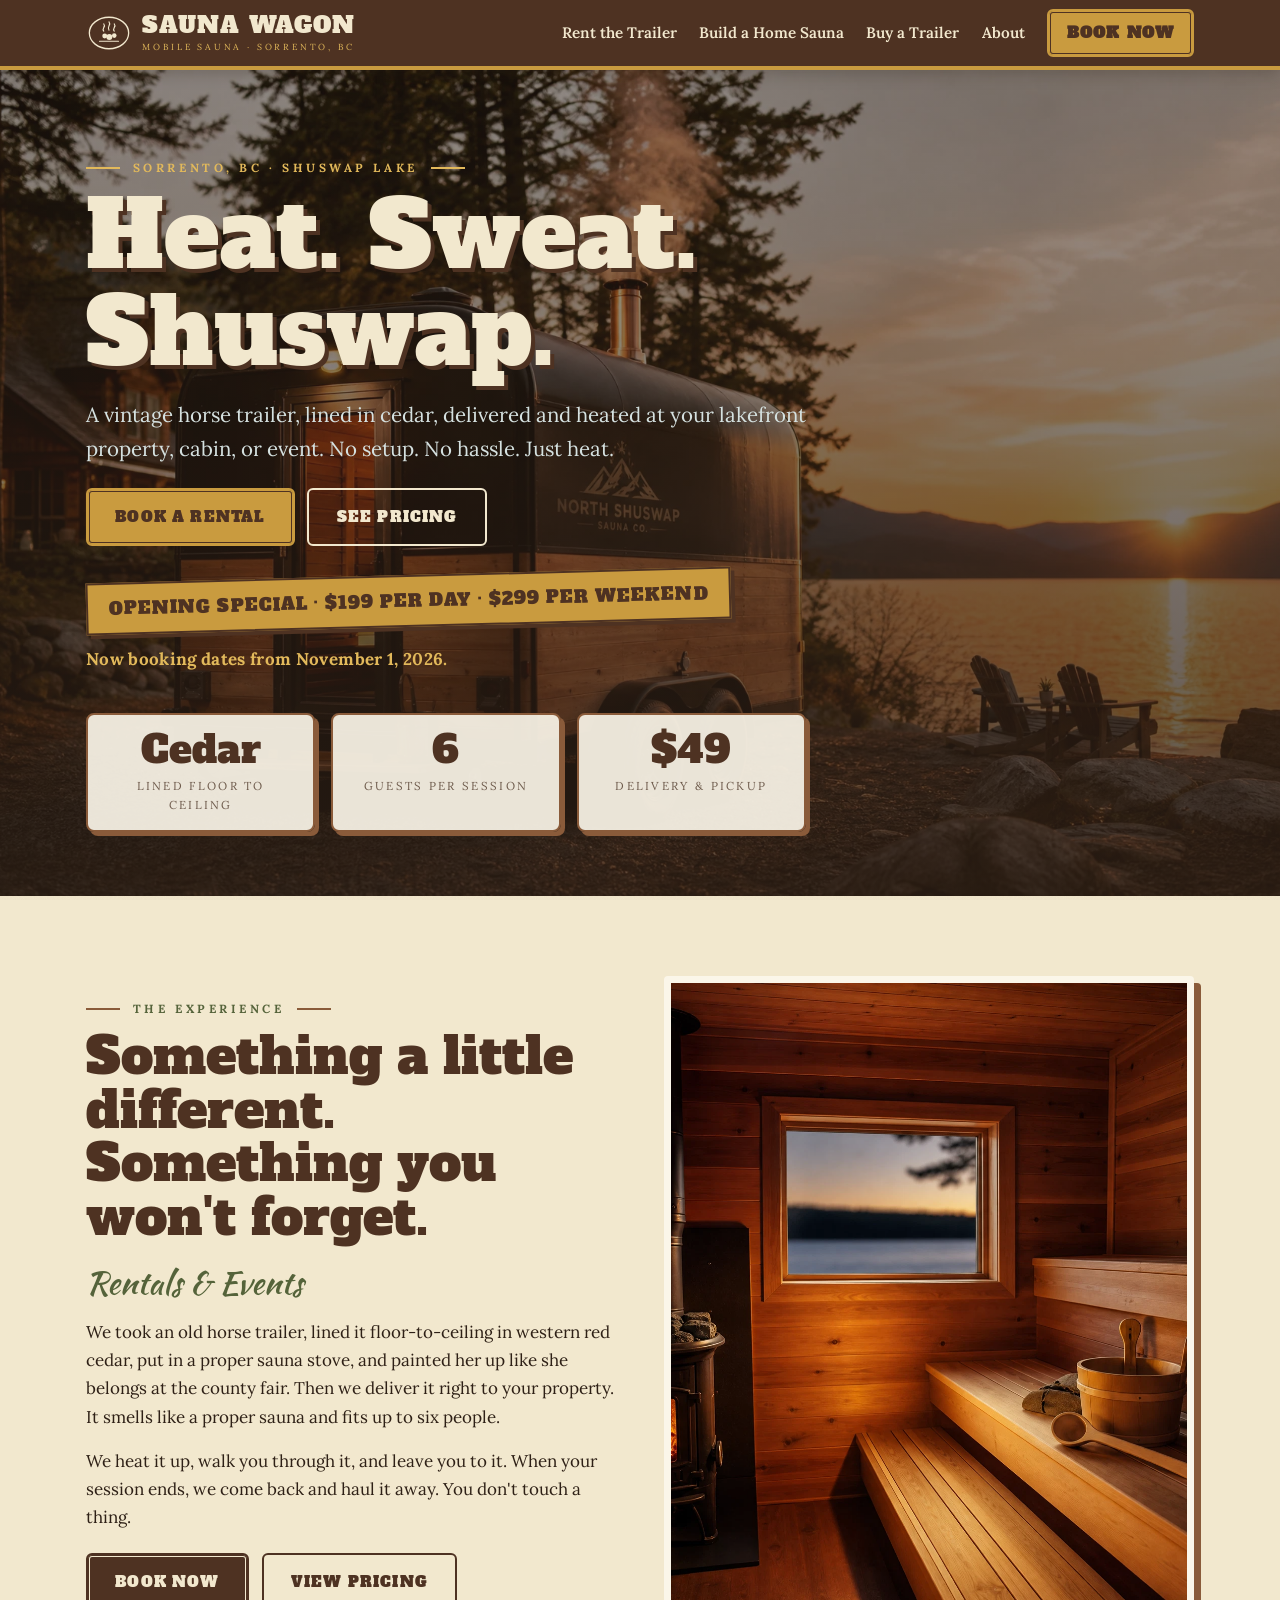
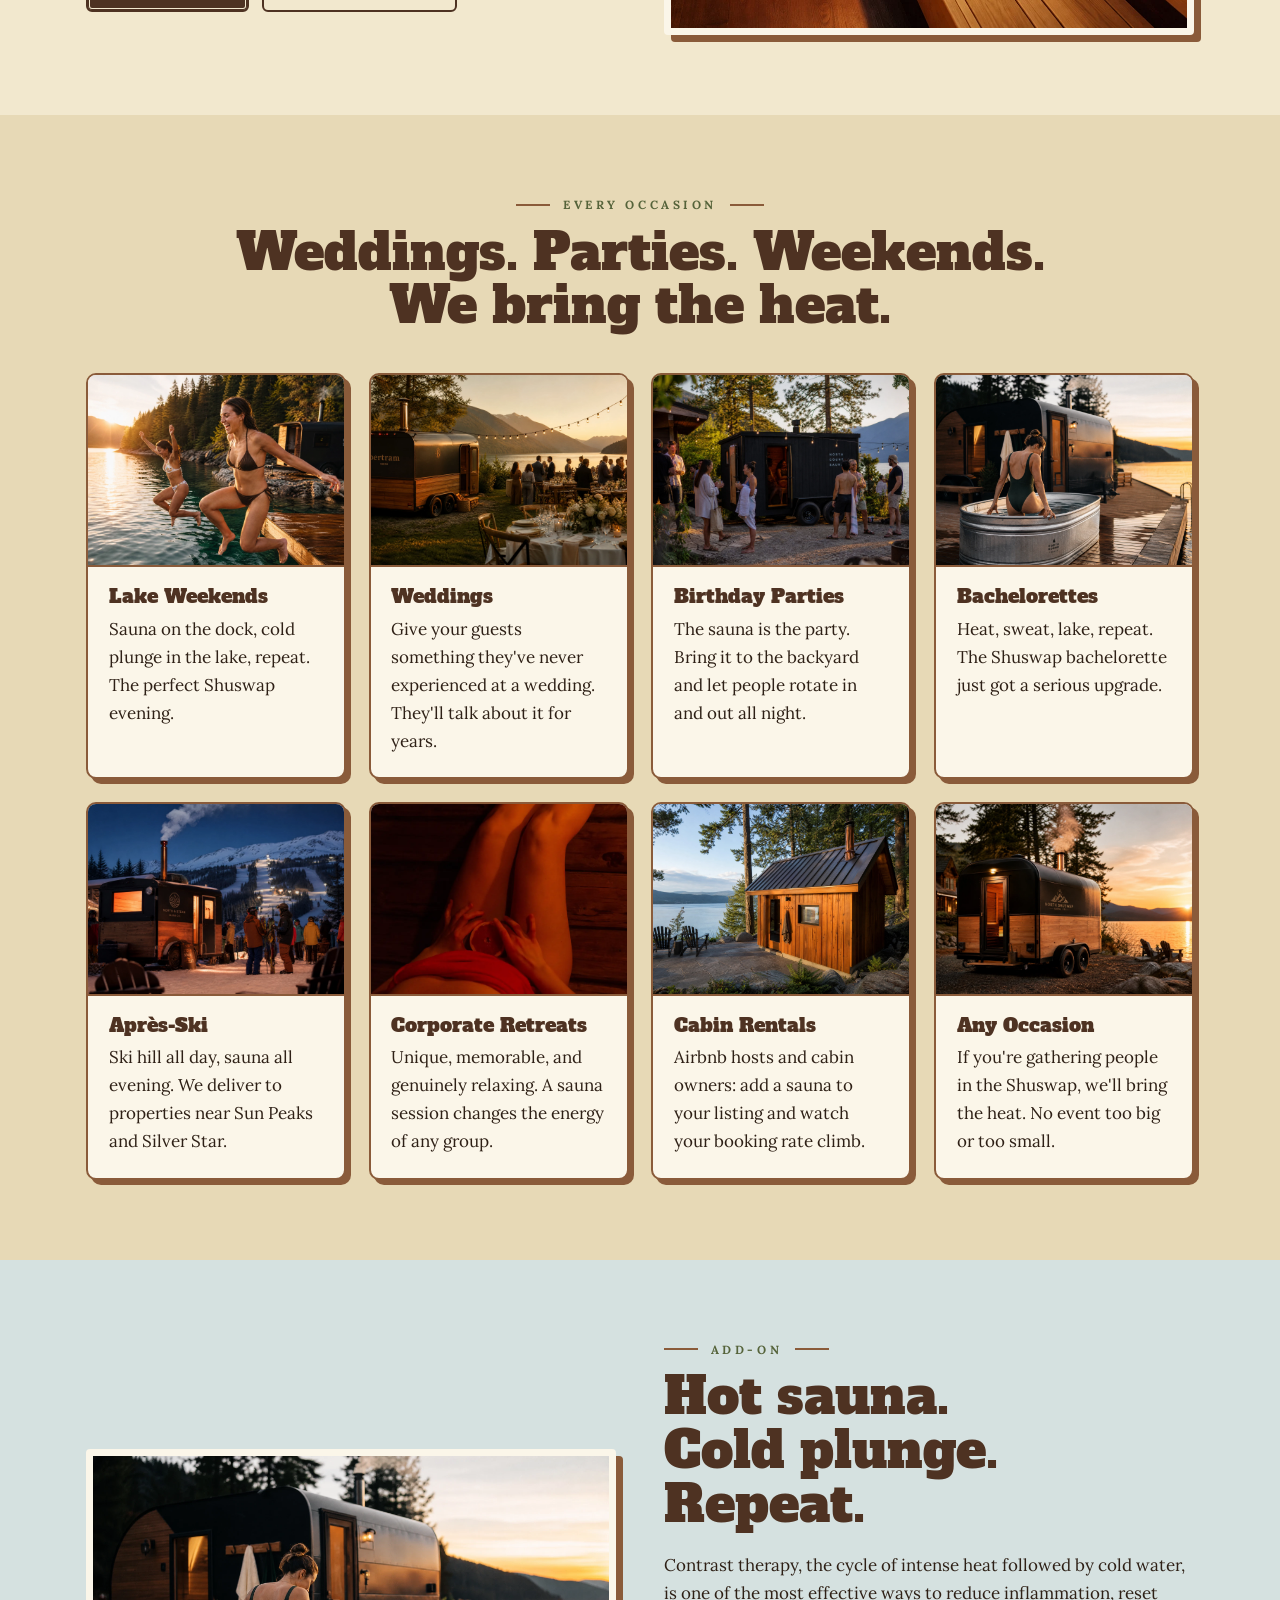
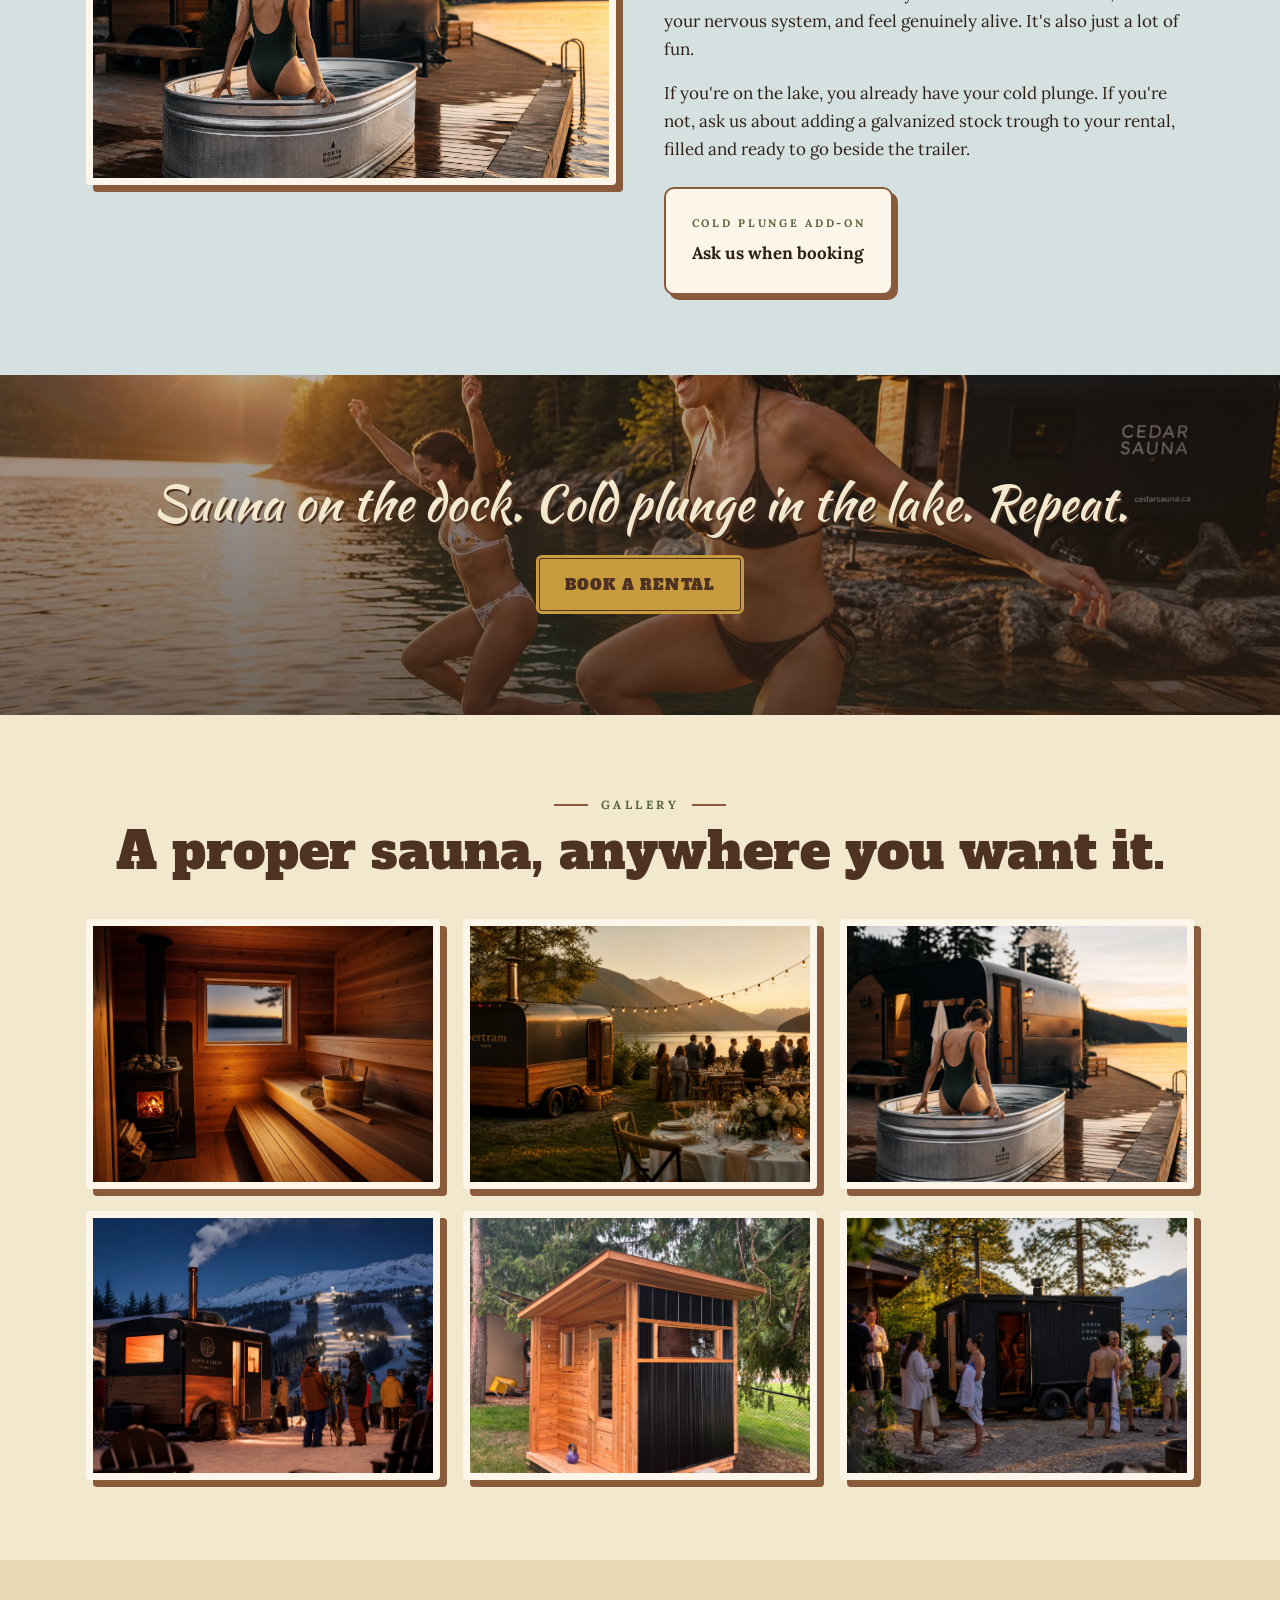
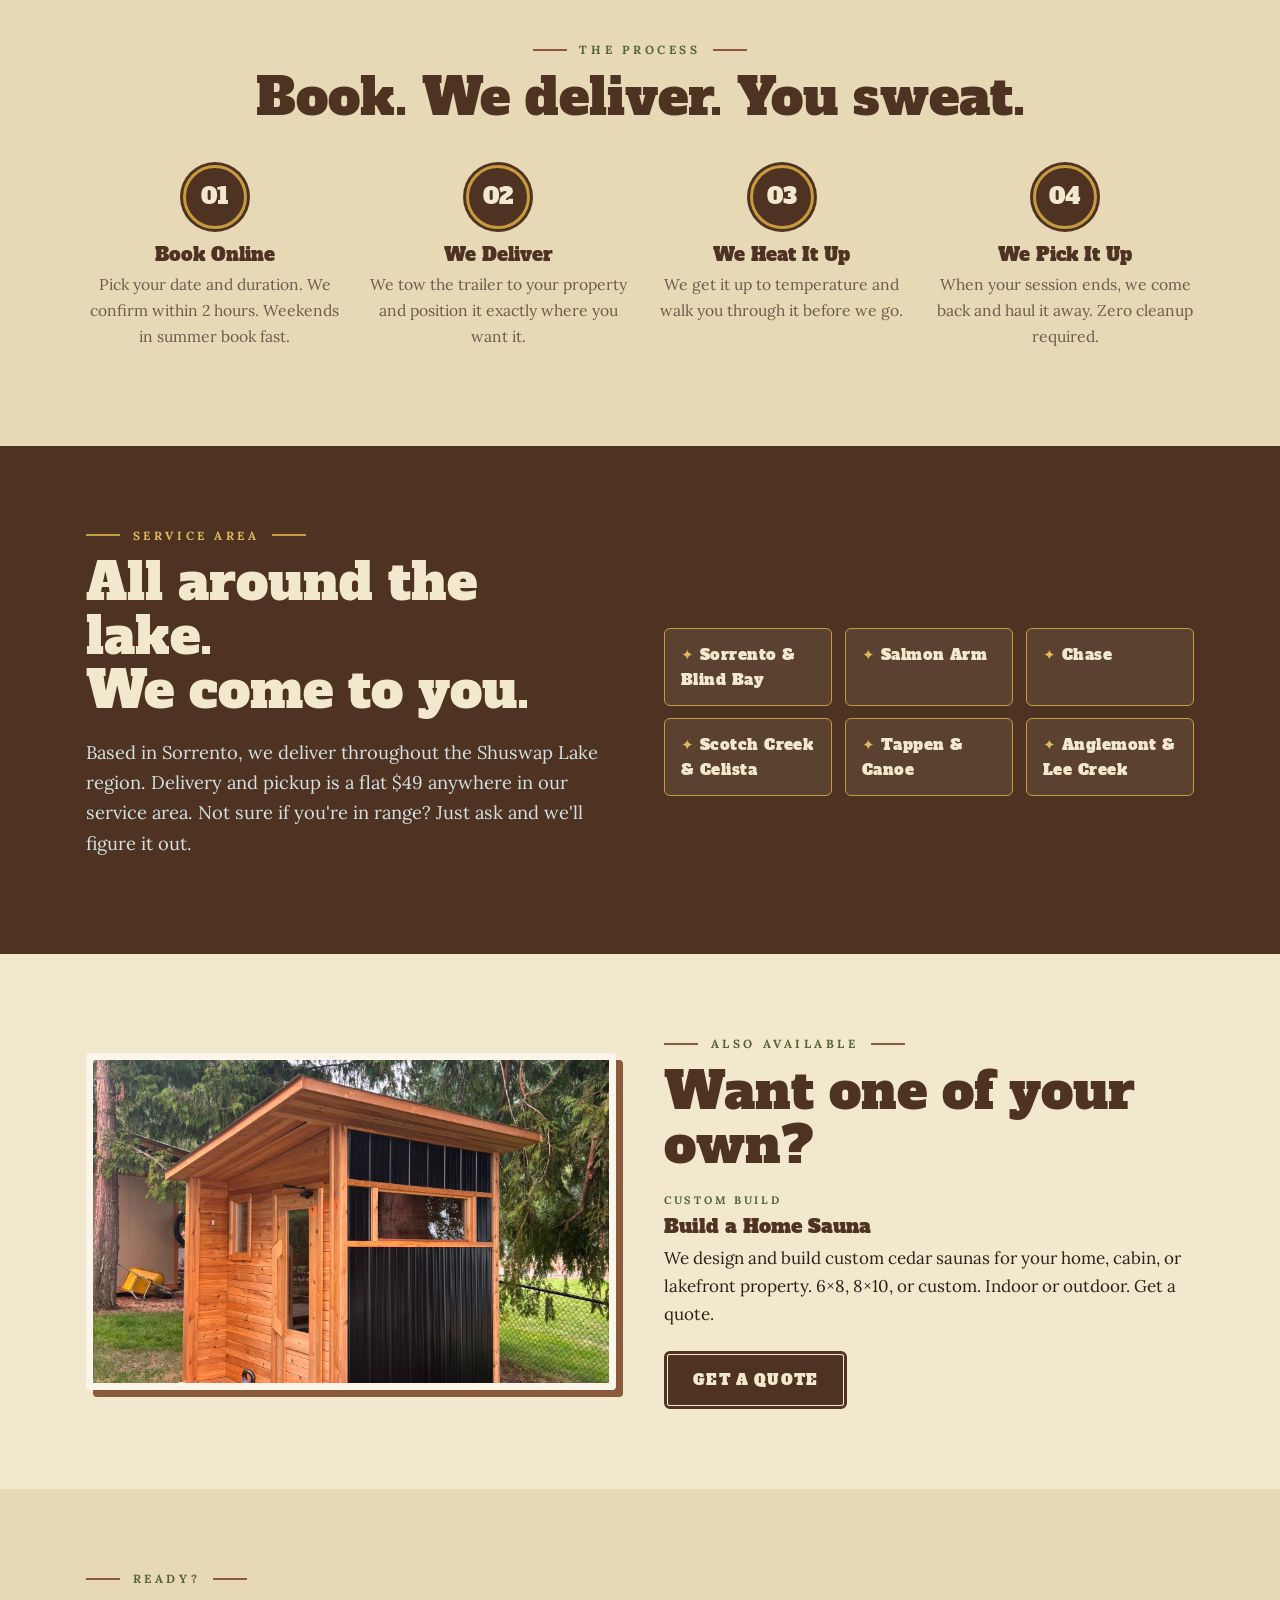
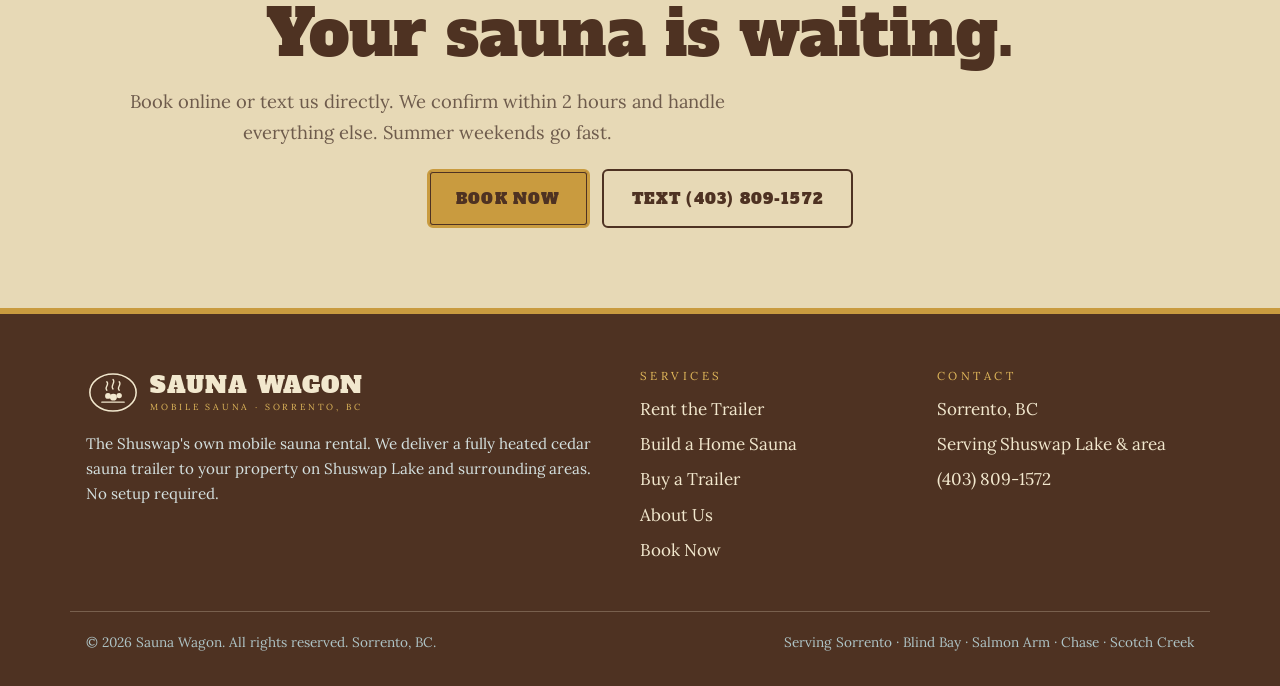
==== commit dce398b5: "Photo hero back; drop the wagon drawing Co-Authored-By: Claude Fable 5.1 <noreply@anthropic.com>" ====
--- a/index.html
+++ b/index.html
@@ -33,119 +33,19 @@
 
 <main>
 
-  <section class="hero hero-split">
+  <section class="hero">
+    <div class="hero-bg" style="background-image:url('images/hero-rental.jpg')" role="img" aria-label="Cedar sauna trailer parked at the lake at sunset"></div>
+    <div class="hero-tint"></div>
     <div class="hero-inner">
-      <div>
-        <p class="eyebrow">Sorrento, BC · Shuswap Lake</p>
-        <h1>Heat. Sweat.<br>Shuswap.</h1>
-        <p class="hero-lead">A vintage horse trailer, lined in cedar, delivered and heated at your lakefront property, cabin, or event. No setup. No hassle. Just heat.</p>
-        <div class="actions">
-          <a class="btn btn-gold" href="contact.html">Book a Rental</a>
-          <a class="btn btn-outline" href="rent.html#pricing">See Pricing</a>
-        </div>
-        <div class="ribbon">Opening Special · $199 per day · $299 per weekend</div>
-        <p class="hero-note">Now booking dates from November 1, 2026.</p>
-      </div>
-      <div class="hero-art">
-<svg xmlns="http://www.w3.org/2000/svg" viewBox="0 0 1376 540" role="img" aria-label="Illustration of the Sauna Wagon: a cream two-horse trailer with a brown Sauna Wagon livery band, steam clouds and pine sprigs">
-  <defs>
-    <style>
-      .slab { font-family: 'Alfa Slab One', 'Rockwell', Georgia, serif; }
-      .narrow { font-family: 'Archivo Narrow', 'Arial Narrow', 'Oswald', sans-serif; font-weight: 700; }
-      .script { font-family: 'Kaushan Script', 'Brush Script MT', cursive; }
-    </style>
-    <linearGradient id="glass" x1="0" y1="0" x2="1" y2="1">
-      <stop offset="0" stop-color="#D9E4E4"/>
-      <stop offset=".45" stop-color="#B7C9CA"/>
-      <stop offset=".5" stop-color="#E6EEEE"/>
-      <stop offset="1" stop-color="#9FB3B5"/>
-    </linearGradient>
-  </defs>
-
-  <!-- ground line -->
-  <line x1="30" y1="513" x2="1340" y2="513" stroke="#C9BFA6" stroke-width="2"/>
-
-  <!-- tongue / A-frame -->
-  <path d="M 300 382 L 62 456 L 62 472 L 300 400 Z" fill="#2E2016"/>
-  <rect x="98" y="452" width="13" height="62" fill="#2E2016"/>
-  <rect x="86" y="508" width="37" height="7" rx="2" fill="#2E2016"/>
-  <path d="M 62 452 L 34 452 L 34 476 L 62 476 Z" fill="#3A3027"/>
-  <rect x="300" y="392" width="52" height="12" fill="#2E2016"/>
-
-  <!-- body shell -->
-  <path d="M 300 400 L 300 176 C 300 152 312 140 336 136 L 690 116 C 900 104 1090 108 1196 124 C 1216 127 1224 139 1224 158 L 1224 400 Z" fill="#F2E8CE"/>
-  <path d="M 300 400 L 300 176 C 300 152 312 140 336 136 L 690 116 C 900 104 1090 108 1196 124 C 1216 127 1224 139 1224 158 L 1224 400 Z" fill="none" stroke="#C9B98F" stroke-width="2"/>
-  <path d="M 320 160 C 330 146 350 141 372 139 L 700 122 C 900 112 1080 116 1180 130" fill="none" stroke="#FBF6E9" stroke-width="7" stroke-linecap="round" opacity="0.8"/>
-
-  <!-- upper chrome rail -->
-  <path d="M 302 196 C 340 178 700 150 1222 168" fill="none" stroke="#B9B7B0" stroke-width="7" stroke-linecap="round"/>
-  <path d="M 302 196 C 340 178 700 150 1222 168" fill="none" stroke="#EDEBE6" stroke-width="2" stroke-linecap="round"/>
-
-  <!-- windows, glazed -->
-  <rect x="326" y="200" width="84" height="52" rx="25" fill="url(#glass)" stroke="#2E2016" stroke-width="5"/>
-  <rect x="432" y="192" width="264" height="56" rx="27" fill="url(#glass)" stroke="#2E2016" stroke-width="5"/>
-  <rect x="716" y="182" width="230" height="56" rx="27" fill="url(#glass)" stroke="#2E2016" stroke-width="5"/>
-  <rect x="966" y="178" width="230" height="56" rx="27" fill="url(#glass)" stroke="#2E2016" stroke-width="5"/>
-  <!-- OPEN sign in the front window -->
-  <rect x="340" y="213" width="56" height="26" rx="5" fill="#2E2016" opacity=".85"/>
-  <text class="narrow" x="368" y="232" text-anchor="middle" font-size="16" letter-spacing="2" fill="#E2B95B">OPEN</text>
-
-  <!-- forward door (existing horse-trailer escape door) -->
-  <path d="M 314 396 L 314 194 L 420 190 L 420 396" fill="none" stroke="#C9B98F" stroke-width="2.5"/>
-  <rect x="398" y="286" width="7" height="20" rx="3" fill="#9A968C"/>
-  <!-- door oval: Rentals & Events -->
-  <g transform="translate(366,342)">
-    <ellipse cx="0" cy="0" rx="48" ry="19" fill="#C99B3F" stroke="#4E3222" stroke-width="2"/>
-    <text class="script" x="0" y="4.5" text-anchor="middle" font-size="11.5" fill="#4E3222">Rentals &amp; Events</text>
-  </g>
-
-  <!-- lower chrome rail -->
-  <path d="M 302 268 C 340 258 700 246 1222 254" fill="none" stroke="#B9B7B0" stroke-width="6" stroke-linecap="round"/>
-  <path d="M 302 398 L 1222 398" fill="none" stroke="#B9B7B0" stroke-width="6" stroke-linecap="round"/>
-
-  <!-- ============ LIVERY BAND ============ -->
-  <g transform="translate(455,258)">
-    <!-- pine sprigs -->
-    <g stroke="#6E7D4B" stroke-width="3" stroke-linecap="round" fill="none">
-      <path d="M 40 86 C 26 70 18 52 22 30"/>
-      <path d="M 22 30 l -10 -6 M 22 30 l 8 -9 M 24 40 l -11 -4 M 24 40 l 9 -8 M 28 52 l -12 -2 M 28 52 l 10 -7 M 33 64 l -12 0 M 33 64 l 10 -6 M 37 76 l -11 2 M 37 76 l 10 -4"/>
-      <g transform="translate(730,0) scale(-1,1)">
-        <path d="M 40 86 C 26 70 18 52 22 30"/>
-        <path d="M 22 30 l -10 -6 M 22 30 l 8 -9 M 24 40 l -11 -4 M 24 40 l 9 -8 M 28 52 l -12 -2 M 28 52 l 10 -7 M 33 64 l -12 0 M 33 64 l 10 -6 M 37 76 l -11 2 M 37 76 l 10 -4"/>
-      </g>
-    </g>
-    <!-- band -->
-    <path d="M 60 4 Q 365 -6 670 4 Q 684 5 686 18 L 686 76 Q 684 88 670 89 Q 365 99 60 89 Q 46 88 44 76 L 44 18 Q 46 5 60 4 Z" fill="#4E3222" stroke="#C99B3F" stroke-width="2"/>
-    <!-- clouds -->
-    <g fill="#AEC3C5" stroke="#4E3222" stroke-width="2" stroke-linejoin="round">
-      <path d="M 64 26 c -14 0 -22 -11 -14 -20 c 4 -13 20 -16 28 -7 c 6 -8 22 -7 25 4 c 14 -2 22 9 16 18 c 1 7 -6 11 -13 10 Z"/>
-      <path d="M 666 80 c 14 0 22 11 14 20 c -4 13 -20 16 -28 7 c -6 8 -22 7 -25 -4 c -14 2 -22 -9 -16 -18 c -1 -7 6 -11 13 -10 Z"/>
-    </g>
-    <!-- lettering -->
-    <text class="slab" x="365" y="50" text-anchor="middle" font-size="40" letter-spacing="3" fill="#F2E8CE">SAUNA WAGON</text>
-    <text class="narrow" x="365" y="68" text-anchor="middle" font-size="13" letter-spacing="4" fill="#F2E8CE">MOBILE SAUNA</text>
-    <path d="M 322 73 L 408 73 L 404 79 L 408 85 L 322 85 L 326 79 Z" fill="#C99B3F"/>
-    <text class="narrow" x="365" y="82" text-anchor="middle" font-size="9" letter-spacing="2.5" fill="#4E3222">EST. 2026</text>
-  </g>
-  <!-- contact line under the band -->
-  <text class="narrow" x="628" y="374" text-anchor="middle" font-size="15" letter-spacing="1.5" fill="#4E3222">www.saunawagon.ca  ·  (403) 809-1572</text>
-
-  <!-- fender -->
-  <path d="M 806 400 C 806 352 866 340 906 340 C 990 340 1062 352 1062 400 Z" fill="#F2E8CE" stroke="#C9B98F" stroke-width="2"/>
-
-  <!-- wheels -->
-  <circle cx="866" cy="455" r="58" fill="#232120"/>
-  <circle cx="866" cy="455" r="34" fill="#DCD8CF"/>
-  <circle cx="866" cy="455" r="15" fill="#B4AEA2"/>
-  <circle cx="1006" cy="455" r="58" fill="#232120"/>
-  <circle cx="1006" cy="455" r="34" fill="#DCD8CF"/>
-  <circle cx="1006" cy="455" r="15" fill="#B4AEA2"/>
-
-  <!-- roof lights -->
-  <ellipse cx="640" cy="126" rx="16" ry="9" fill="#C08A2E"/>
-  <ellipse cx="1206" cy="300" rx="9" ry="14" fill="#B0452C"/>
-</svg>
-      </div>
+      <p class="eyebrow eyebrow-light">Sorrento, BC · Shuswap Lake</p>
+      <h1>Heat. Sweat.<br>Shuswap.</h1>
+      <p class="hero-lead">A vintage horse trailer, lined in cedar, delivered and heated at your lakefront property, cabin, or event. No setup. No hassle. Just heat.</p>
+      <div class="actions">
+        <a class="btn btn-gold" href="contact.html">Book a Rental</a>
+        <a class="btn btn-light" href="rent.html#pricing">See Pricing</a>
+      </div>
+      <div class="ribbon">Opening Special · $199 per day · $299 per weekend</div>
+      <p class="hero-note hero-note-light">Now booking dates from November 1, 2026.</p>
       <ul class="stats">
         <li><span class="stat-value">Cedar</span><span class="stat-label">Lined floor to ceiling</span></li>
         <li><span class="stat-value">6</span><span class="stat-label">Guests per session</span></li>
@@ -210,7 +110,7 @@
     </div>
   </section>
 
-  <section class="banner" style="background-image:url('images/hero-rental.jpg')">
+  <section class="banner" style="background-image:url('images/lifestyle-cold-plunge.jpg')">
     <div class="banner-tint"></div>
     <div class="container banner-inner">
       <p class="script">Sauna on the dock. Cold plunge in the lake. Repeat.</p>
--- a/css/styles.css
+++ b/css/styles.css
@@ -307,3 +307,5 @@
 .photo-wall .photo img { aspect-ratio: 4 / 3; }
 @media (max-width: 960px) { .photo-wall { grid-template-columns: repeat(2, 1fr); } }
 @media (max-width: 680px) { .photo-wall { grid-template-columns: 1fr; } .banner { min-height: 260px; } }
+
+.hero-note-light { color: var(--gold-2); }
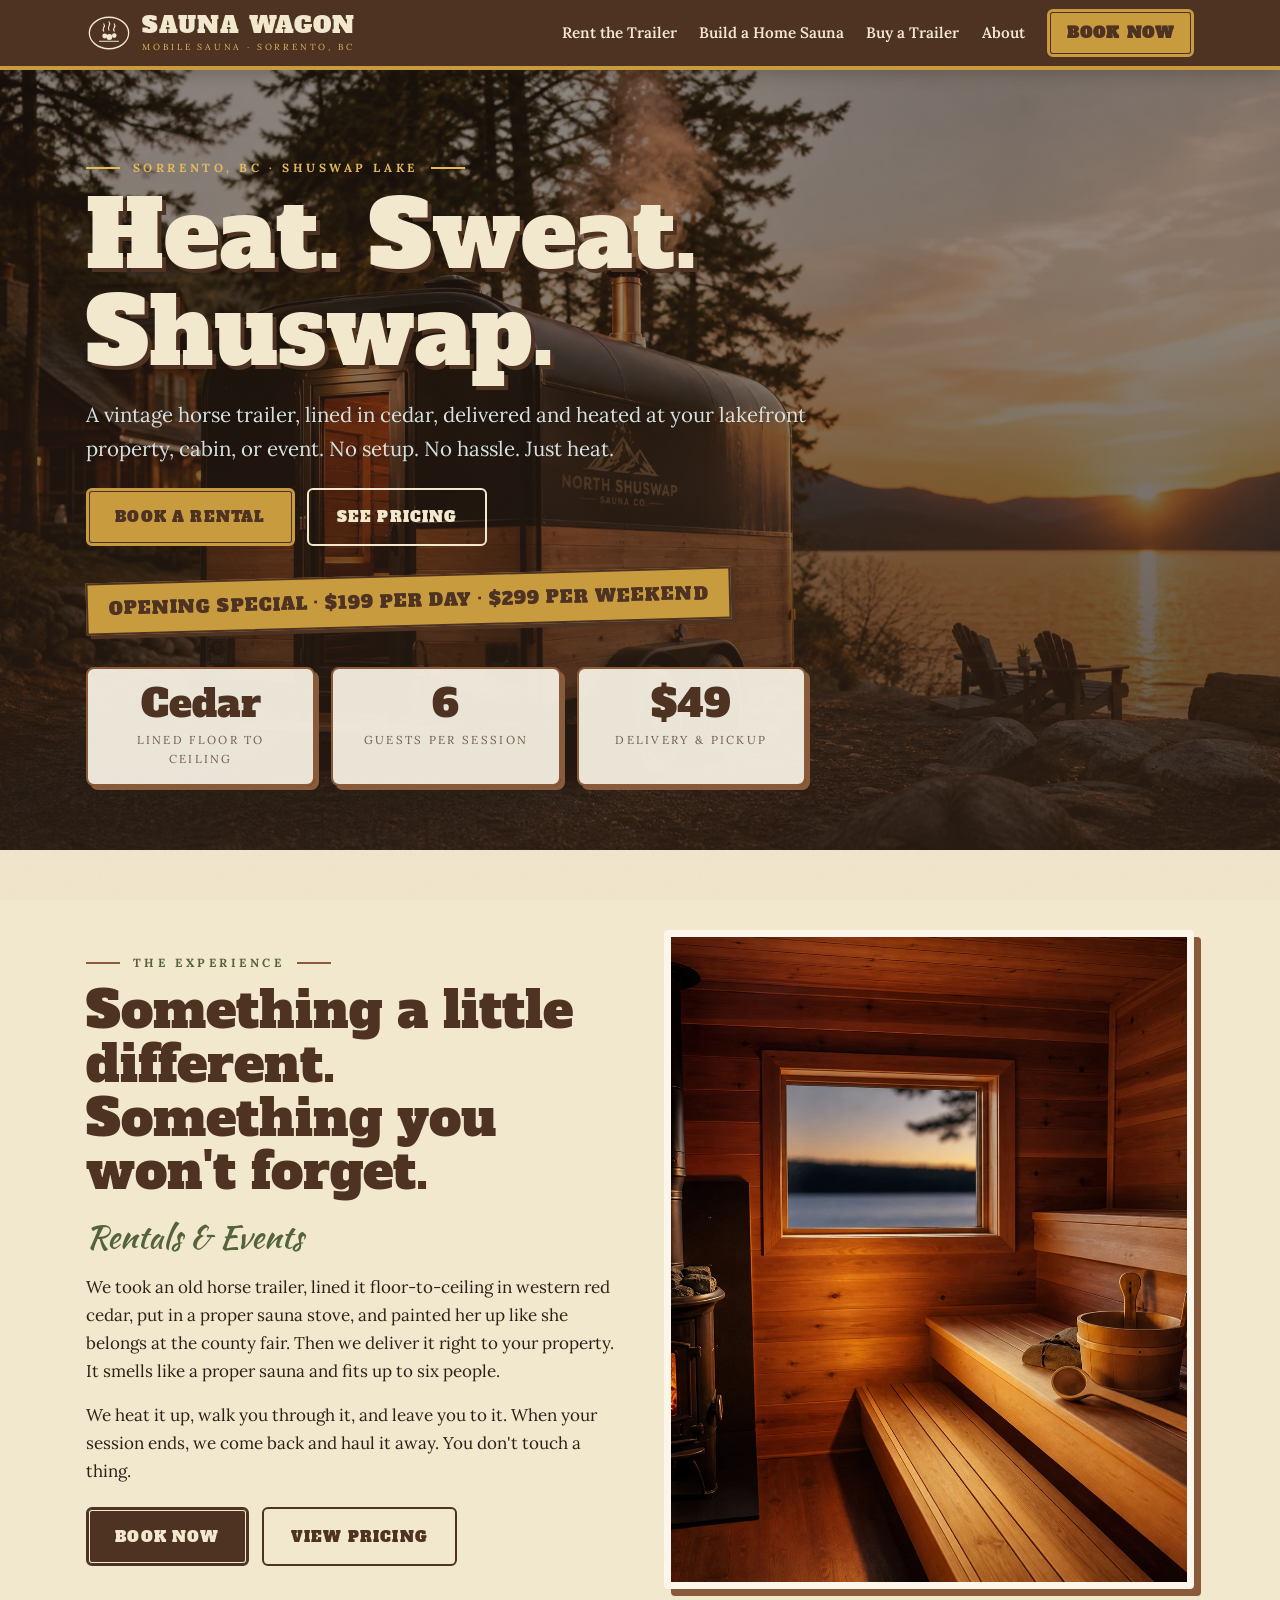
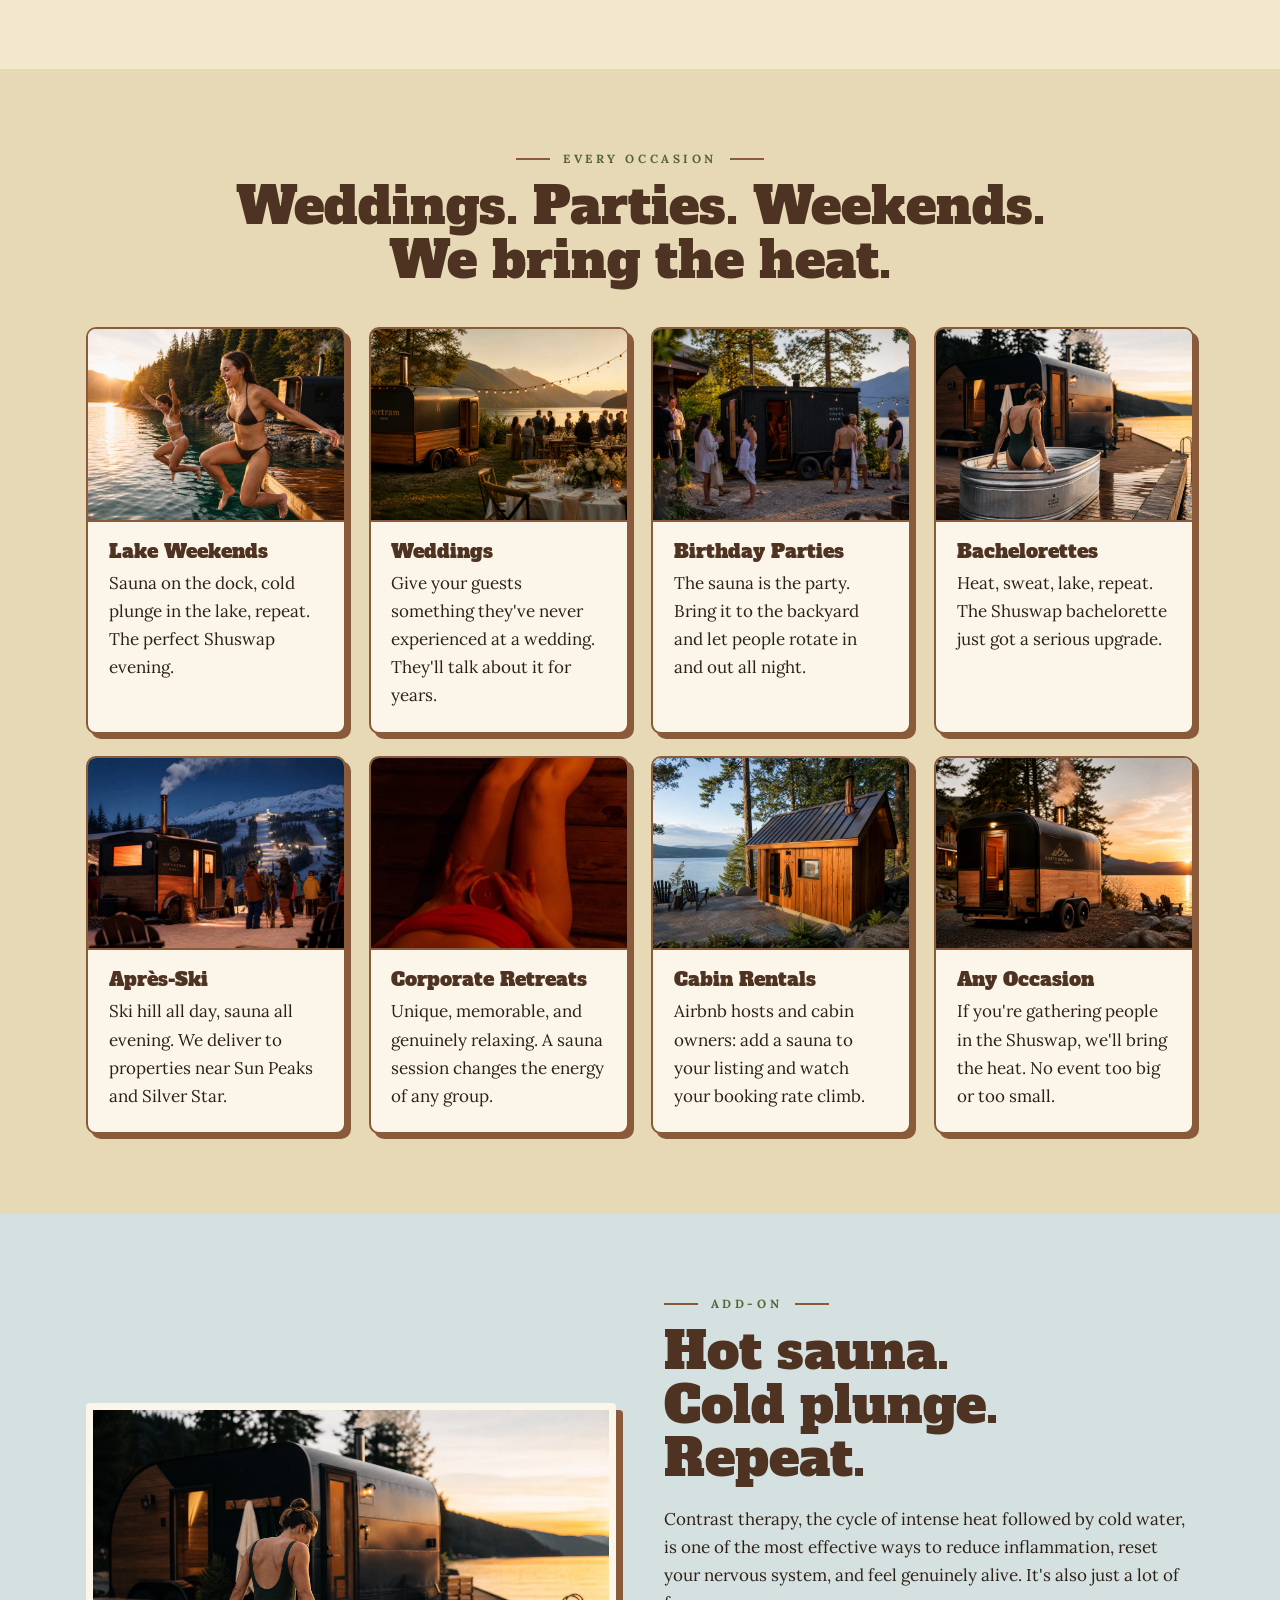
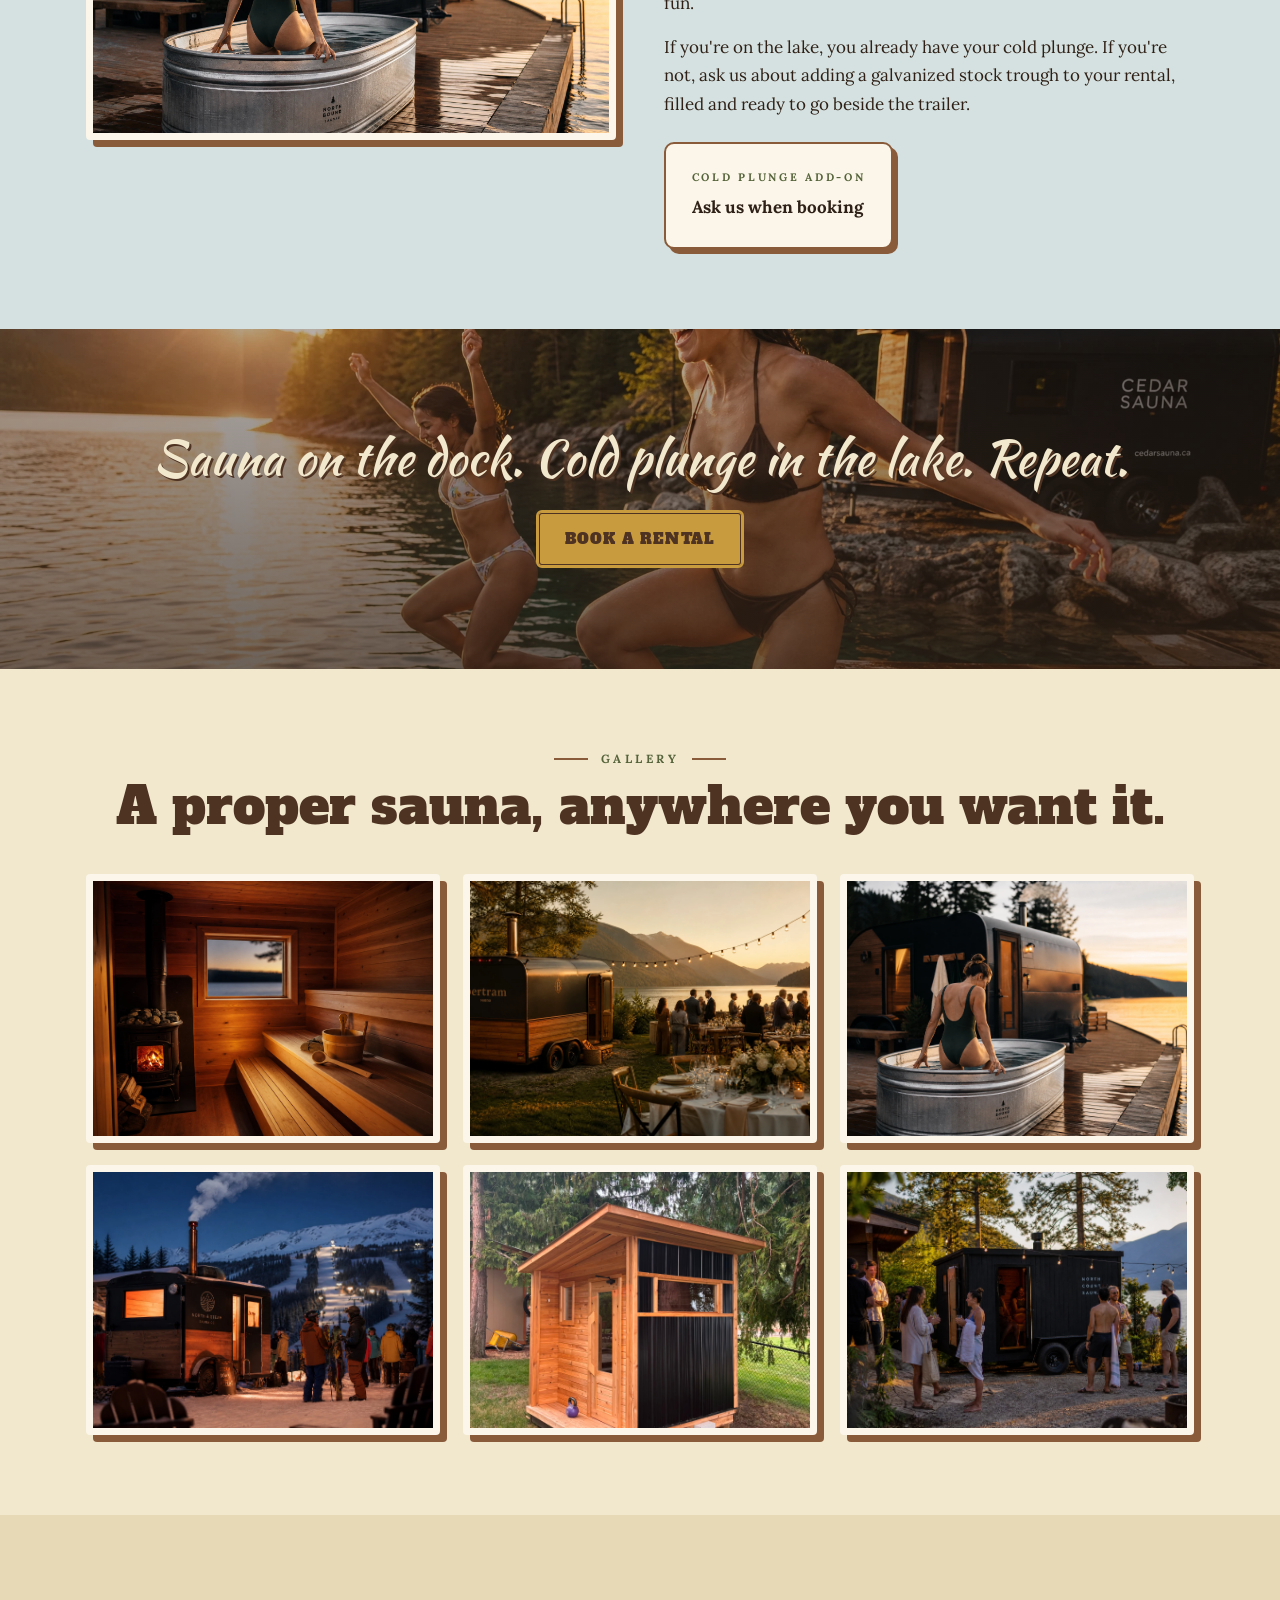
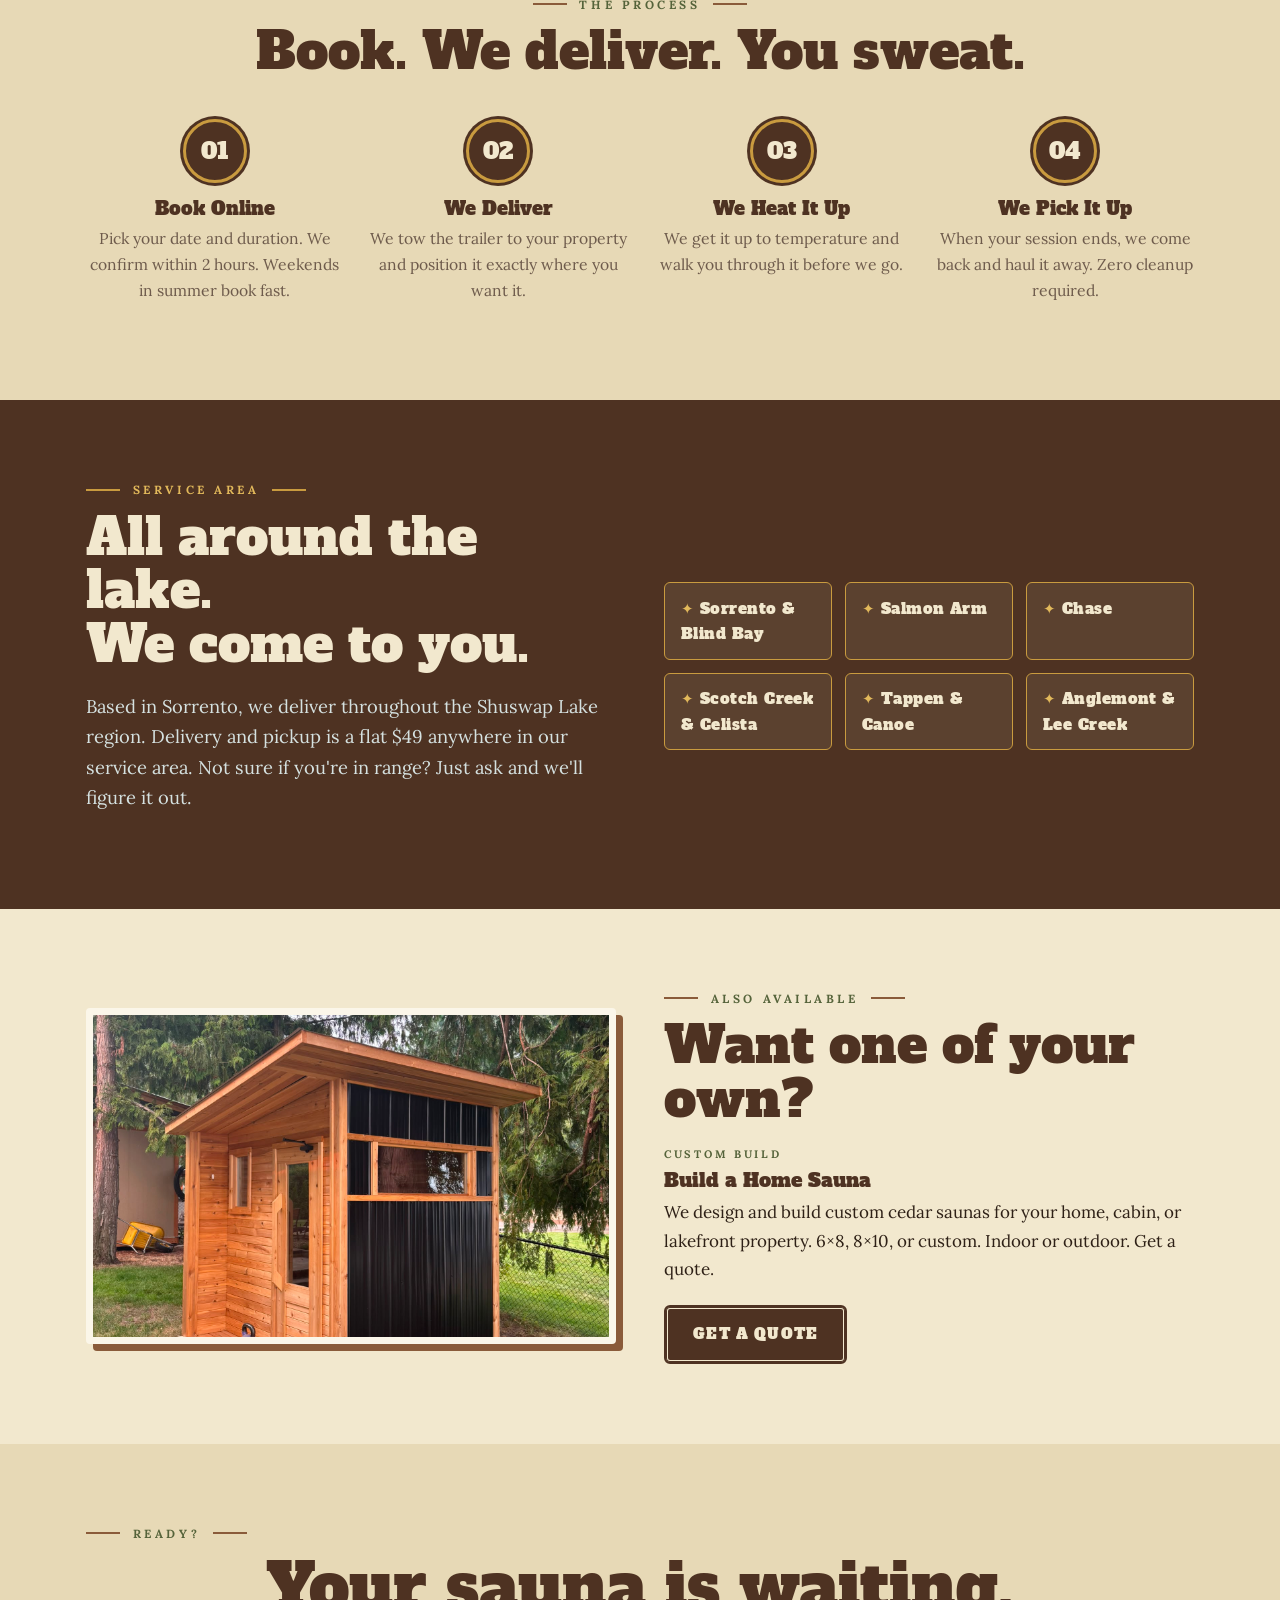
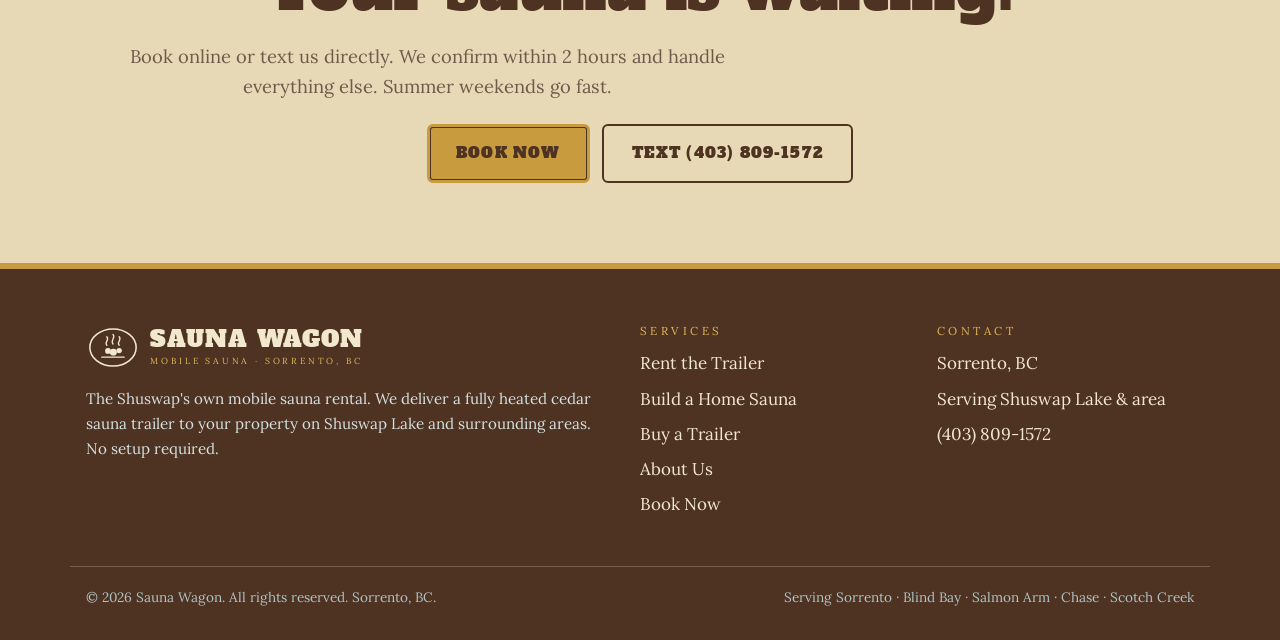
==== commit 0c80679e: "Remove the November 1 booking line Co-Authored-By: Claude Fable 5.1 <noreply@anthropic.com>" ====
--- a/index.html
+++ b/index.html
@@ -45,7 +45,6 @@
         <a class="btn btn-light" href="rent.html#pricing">See Pricing</a>
       </div>
       <div class="ribbon">Opening Special · $199 per day · $299 per weekend</div>
-      <p class="hero-note hero-note-light">Now booking dates from November 1, 2026.</p>
       <ul class="stats">
         <li><span class="stat-value">Cedar</span><span class="stat-label">Lined floor to ceiling</span></li>
         <li><span class="stat-value">6</span><span class="stat-label">Guests per session</span></li>
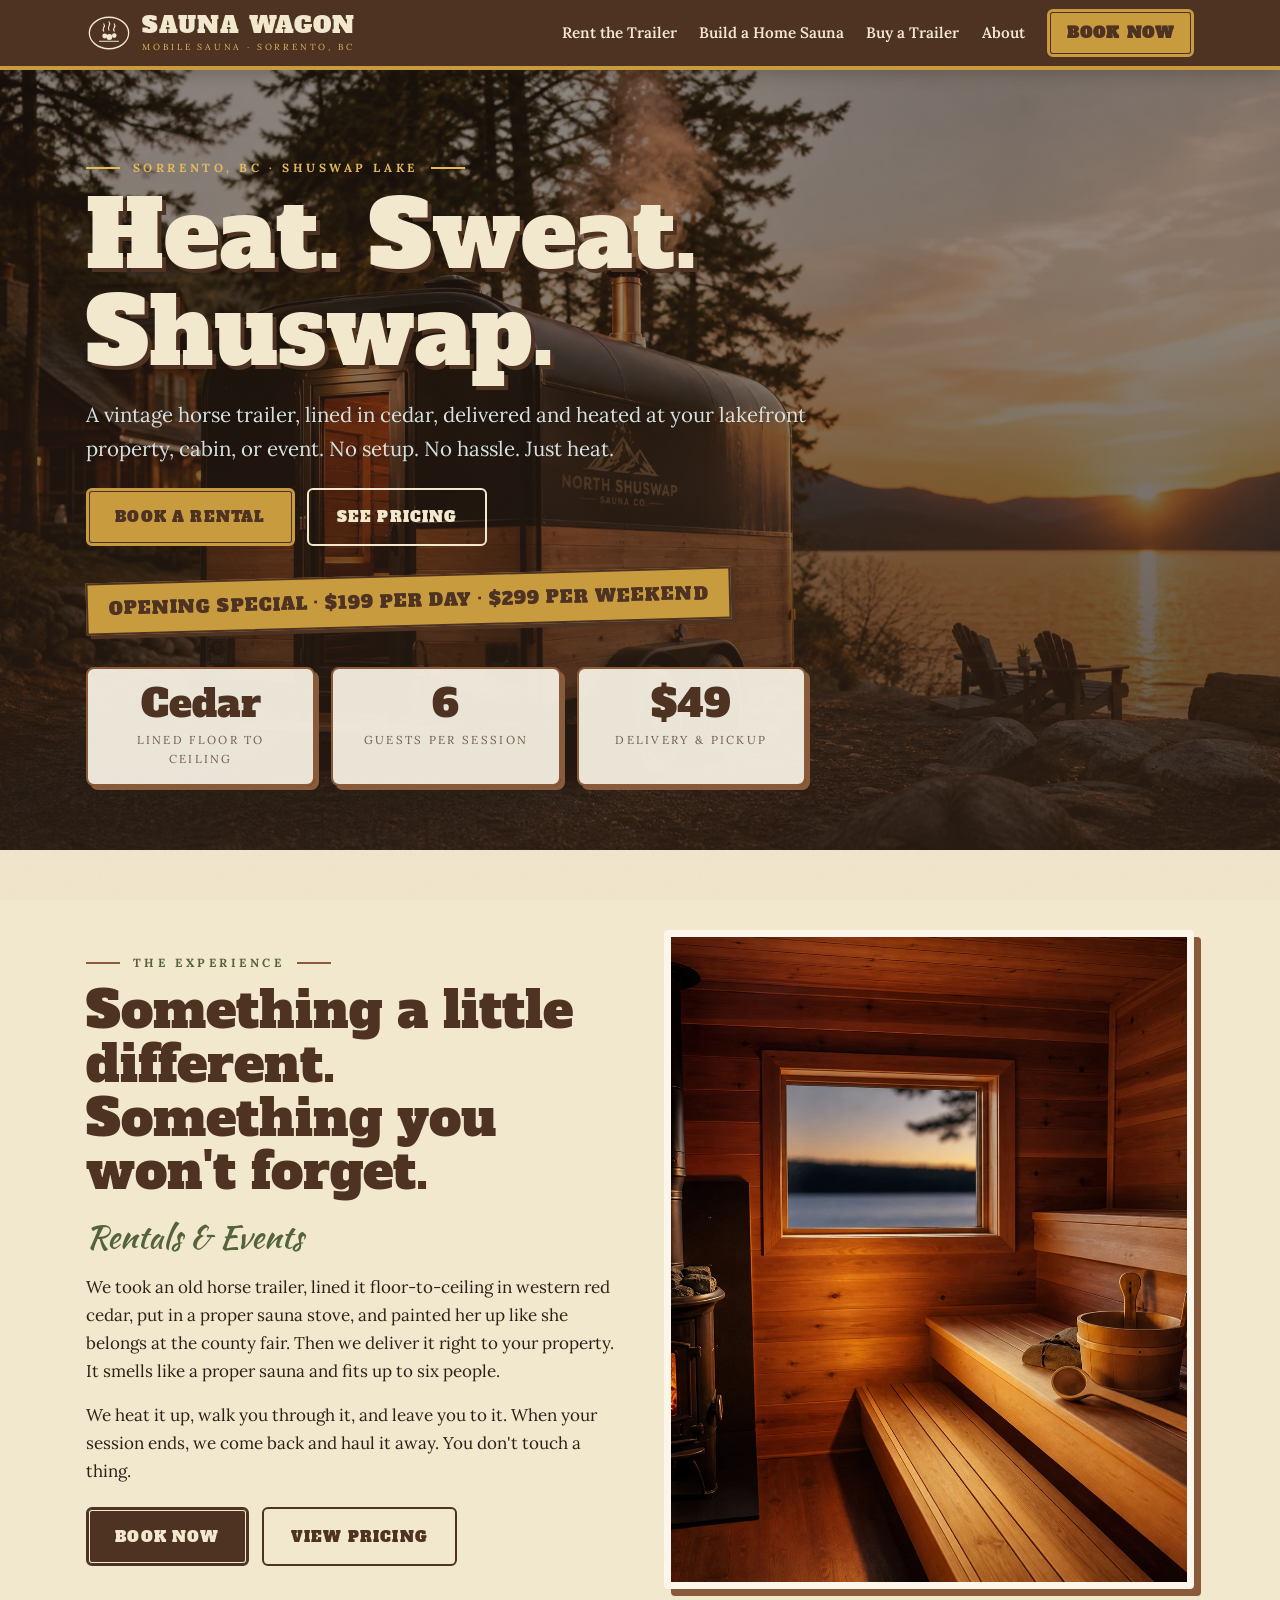
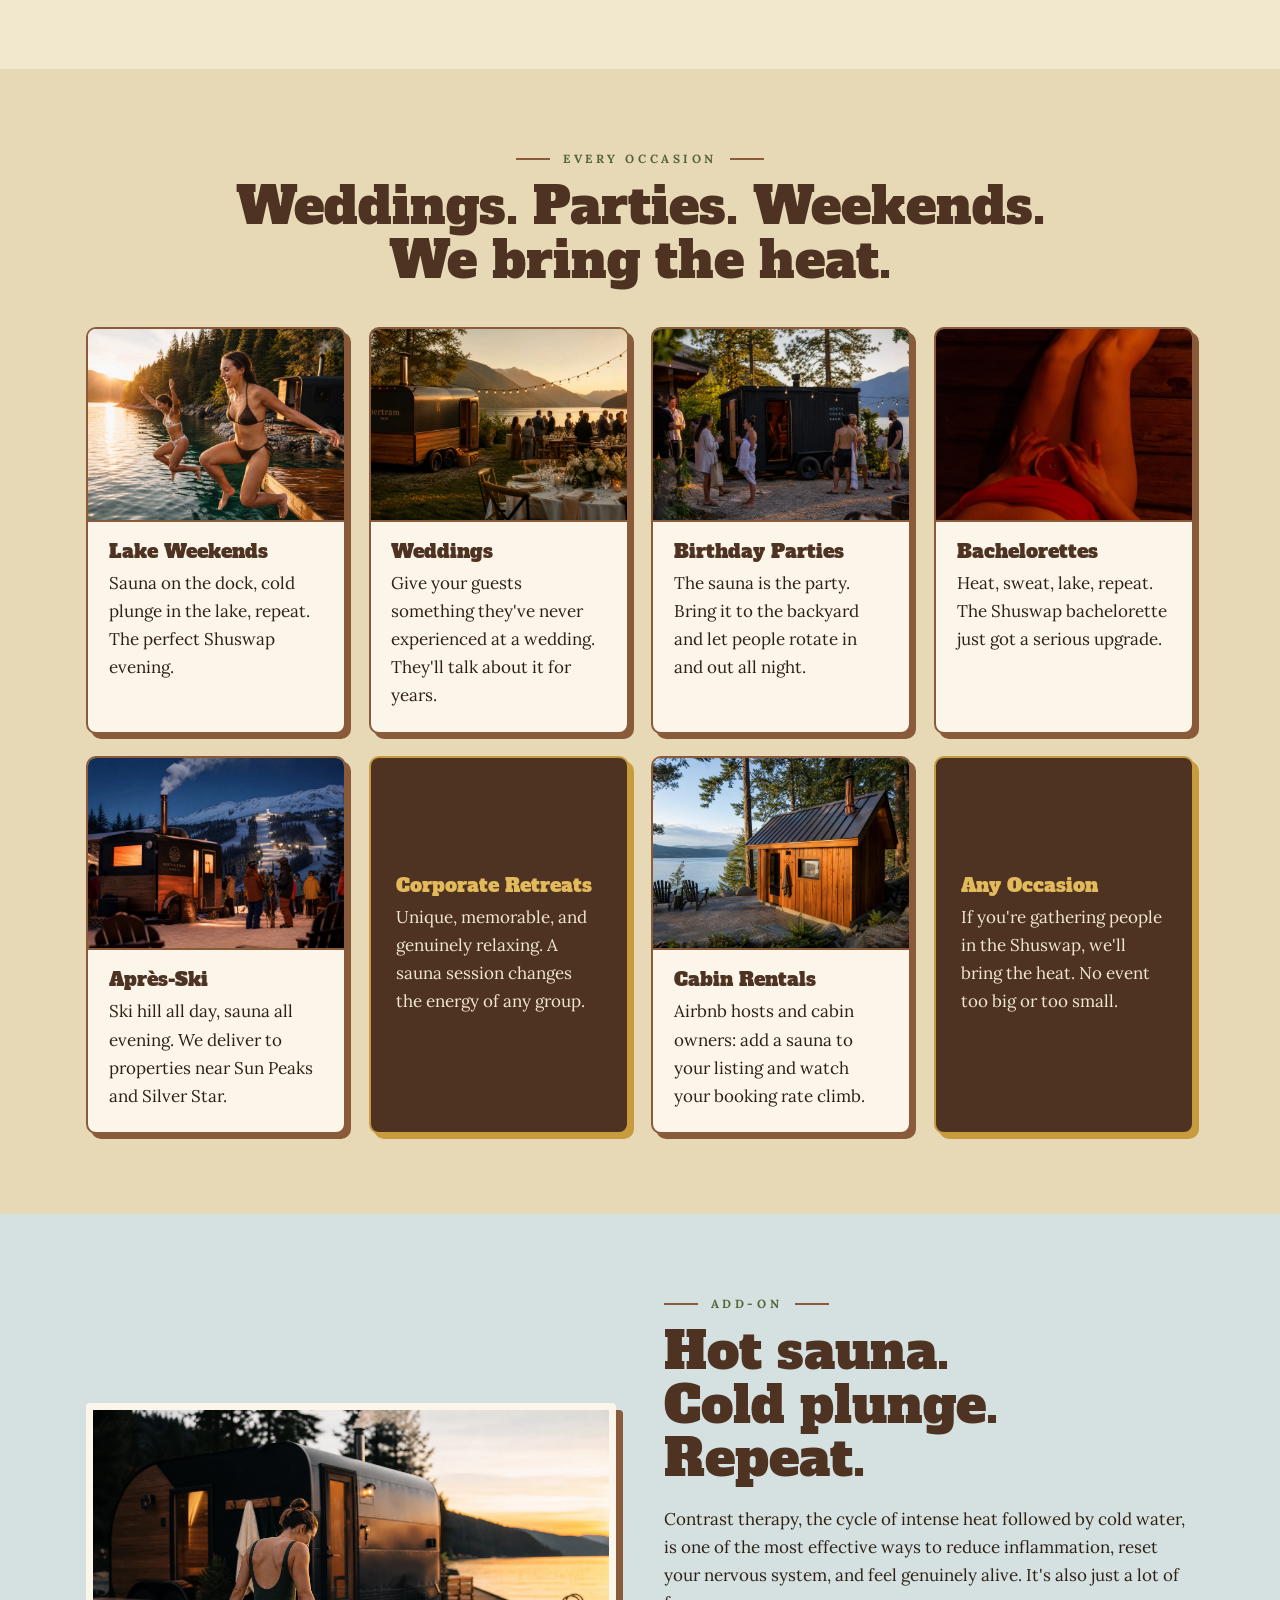
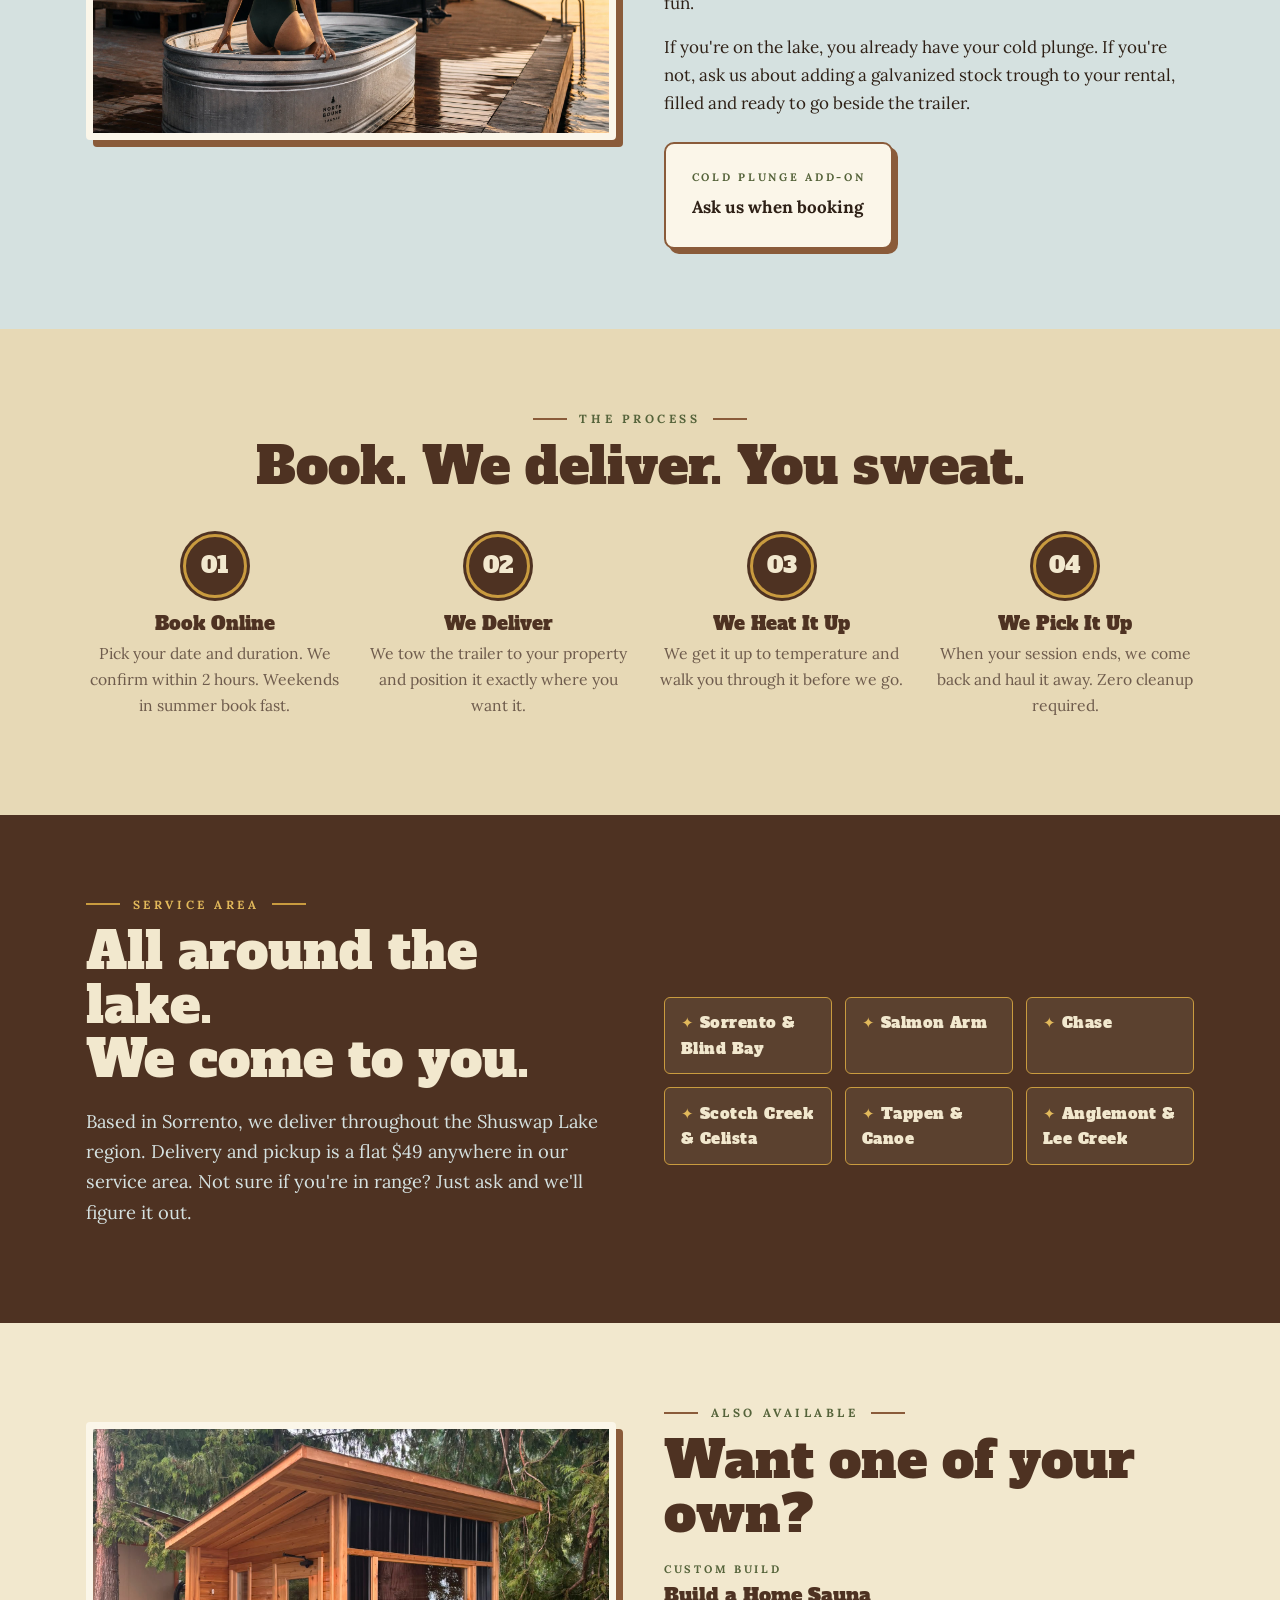
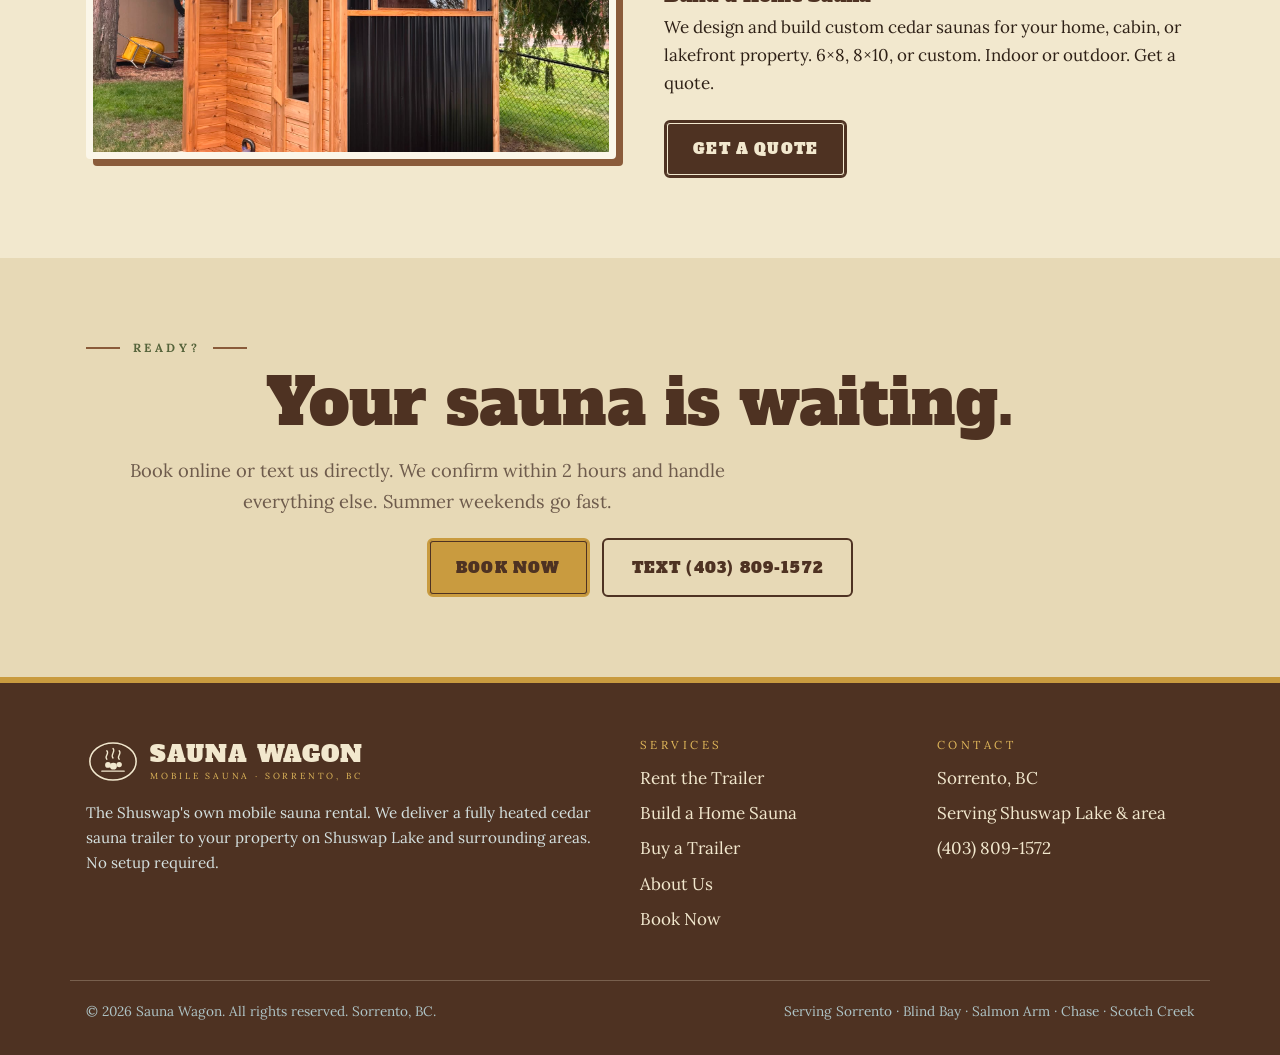
==== commit d47625cf: "Home page: no repeated photos; drop gallery wall and banner; two accent cards Co-Authored-By: Claude" ====
--- a/index.html
+++ b/index.html
@@ -82,11 +82,11 @@
         <div class="card card-photo"><img src="images/lifestyle-cold-plunge.jpg" alt="Sauna and cold plunge on the dock" loading="lazy"><div class="card-body"><h3>Lake Weekends</h3><p>Sauna on the dock, cold plunge in the lake, repeat. The perfect Shuswap evening.</p></div></div>
         <div class="card card-photo"><img src="images/lifestyle-wedding.jpg" alt="Sauna trailer at a lakeside wedding" loading="lazy"><div class="card-body"><h3>Weddings</h3><p>Give your guests something they've never experienced at a wedding. They'll talk about it for years.</p></div></div>
         <div class="card card-photo"><img src="images/lifestyle-party.jpg" alt="Friends gathered around the sauna at a party" loading="lazy"><div class="card-body"><h3>Birthday Parties</h3><p>The sauna is the party. Bring it to the backyard and let people rotate in and out all night.</p></div></div>
-        <div class="card card-photo"><img src="images/cold-plunge-lake.jpg" alt="Cold plunge beside the lake" loading="lazy"><div class="card-body"><h3>Bachelorettes</h3><p>Heat, sweat, lake, repeat. The Shuswap bachelorette just got a serious upgrade.</p></div></div>
+        <div class="card card-photo"><img src="images/sauna-women-inside.webp" alt="Friends relaxing inside the cedar sauna" loading="lazy"><div class="card-body"><h3>Bachelorettes</h3><p>Heat, sweat, lake, repeat. The Shuswap bachelorette just got a serious upgrade.</p></div></div>
         <div class="card card-photo"><img src="images/lifestyle-ski.jpg" alt="Sauna trailer at the ski hill at dusk" loading="lazy"><div class="card-body"><h3>Après-Ski</h3><p>Ski hill all day, sauna all evening. We deliver to properties near Sun Peaks and Silver Star.</p></div></div>
-        <div class="card card-photo"><img src="images/sauna-women-inside.webp" alt="Group relaxing inside the cedar sauna" loading="lazy"><div class="card-body"><h3>Corporate Retreats</h3><p>Unique, memorable, and genuinely relaxing. A sauna session changes the energy of any group.</p></div></div>
-        <div class="card card-photo"><img src="images/home-sauna-build.jpg" alt="Cedar sauna at a cabin" loading="lazy"><div class="card-body"><h3>Cabin Rentals</h3><p>Airbnb hosts and cabin owners: add a sauna to your listing and watch your booking rate climb.</p></div></div>
-        <div class="card card-photo"><img src="images/hero-rental.jpg" alt="Sauna trailer parked at the lake at sunset" loading="lazy"><div class="card-body"><h3>Any Occasion</h3><p>If you're gathering people in the Shuswap, we'll bring the heat. No event too big or too small.</p></div></div>
+        <div class="card card-accent"><h3>Corporate Retreats</h3><p>Unique, memorable, and genuinely relaxing. A sauna session changes the energy of any group.</p></div>
+        <div class="card card-photo"><img src="images/home-sauna-build.jpg" alt="Cedar sauna cabin beside the lake" loading="lazy"><div class="card-body"><h3>Cabin Rentals</h3><p>Airbnb hosts and cabin owners: add a sauna to your listing and watch your booking rate climb.</p></div></div>
+        <div class="card card-accent"><h3>Any Occasion</h3><p>If you're gathering people in the Shuswap, we'll bring the heat. No event too big or too small.</p></div>
       </div>
     </div>
   </section>
@@ -109,30 +109,6 @@
     </div>
   </section>
 
-  <section class="banner" style="background-image:url('images/lifestyle-cold-plunge.jpg')">
-    <div class="banner-tint"></div>
-    <div class="container banner-inner">
-      <p class="script">Sauna on the dock. Cold plunge in the lake. Repeat.</p>
-      <a class="btn btn-gold" href="contact.html">Book a Rental</a>
-    </div>
-  </section>
-
-  <section class="section">
-    <div class="container">
-      <div class="center">
-        <p class="eyebrow">Gallery</p>
-        <h2>A proper sauna, anywhere you want it.</h2>
-      </div>
-      <div class="photo-wall" style="margin-top:2.5rem">
-        <figure class="photo"><img src="images/sauna-interior-warm.jpg" alt="Warm cedar interior with tiered benches" loading="lazy"></figure>
-        <figure class="photo"><img src="images/lifestyle-wedding.jpg" alt="Sauna trailer at a wedding" loading="lazy"></figure>
-        <figure class="photo"><img src="images/cold-plunge-lake.jpg" alt="Cold plunge in the lake" loading="lazy"></figure>
-        <figure class="photo"><img src="images/lifestyle-ski.jpg" alt="Après-ski sauna session" loading="lazy"></figure>
-        <figure class="photo"><img src="images/home-sauna-1.jpeg" alt="Custom cedar home sauna build" loading="lazy"></figure>
-        <figure class="photo"><img src="images/lifestyle-party.jpg" alt="Birthday party around the sauna" loading="lazy"></figure>
-      </div>
-    </div>
-  </section>
 
   <section class="section section-alt">
     <div class="container">
--- a/css/styles.css
+++ b/css/styles.css
@@ -309,3 +309,7 @@
 @media (max-width: 680px) { .photo-wall { grid-template-columns: 1fr; } .banner { min-height: 260px; } }
 
 .hero-note-light { color: var(--gold-2); }
+
+.card-accent { background: var(--brown); color: var(--cream); border-color: var(--gold); box-shadow: 5px 5px 0 var(--gold); display: flex; flex-direction: column; justify-content: center; }
+.card-accent h3 { color: var(--gold-2); }
+.card-accent p { color: var(--cream); }
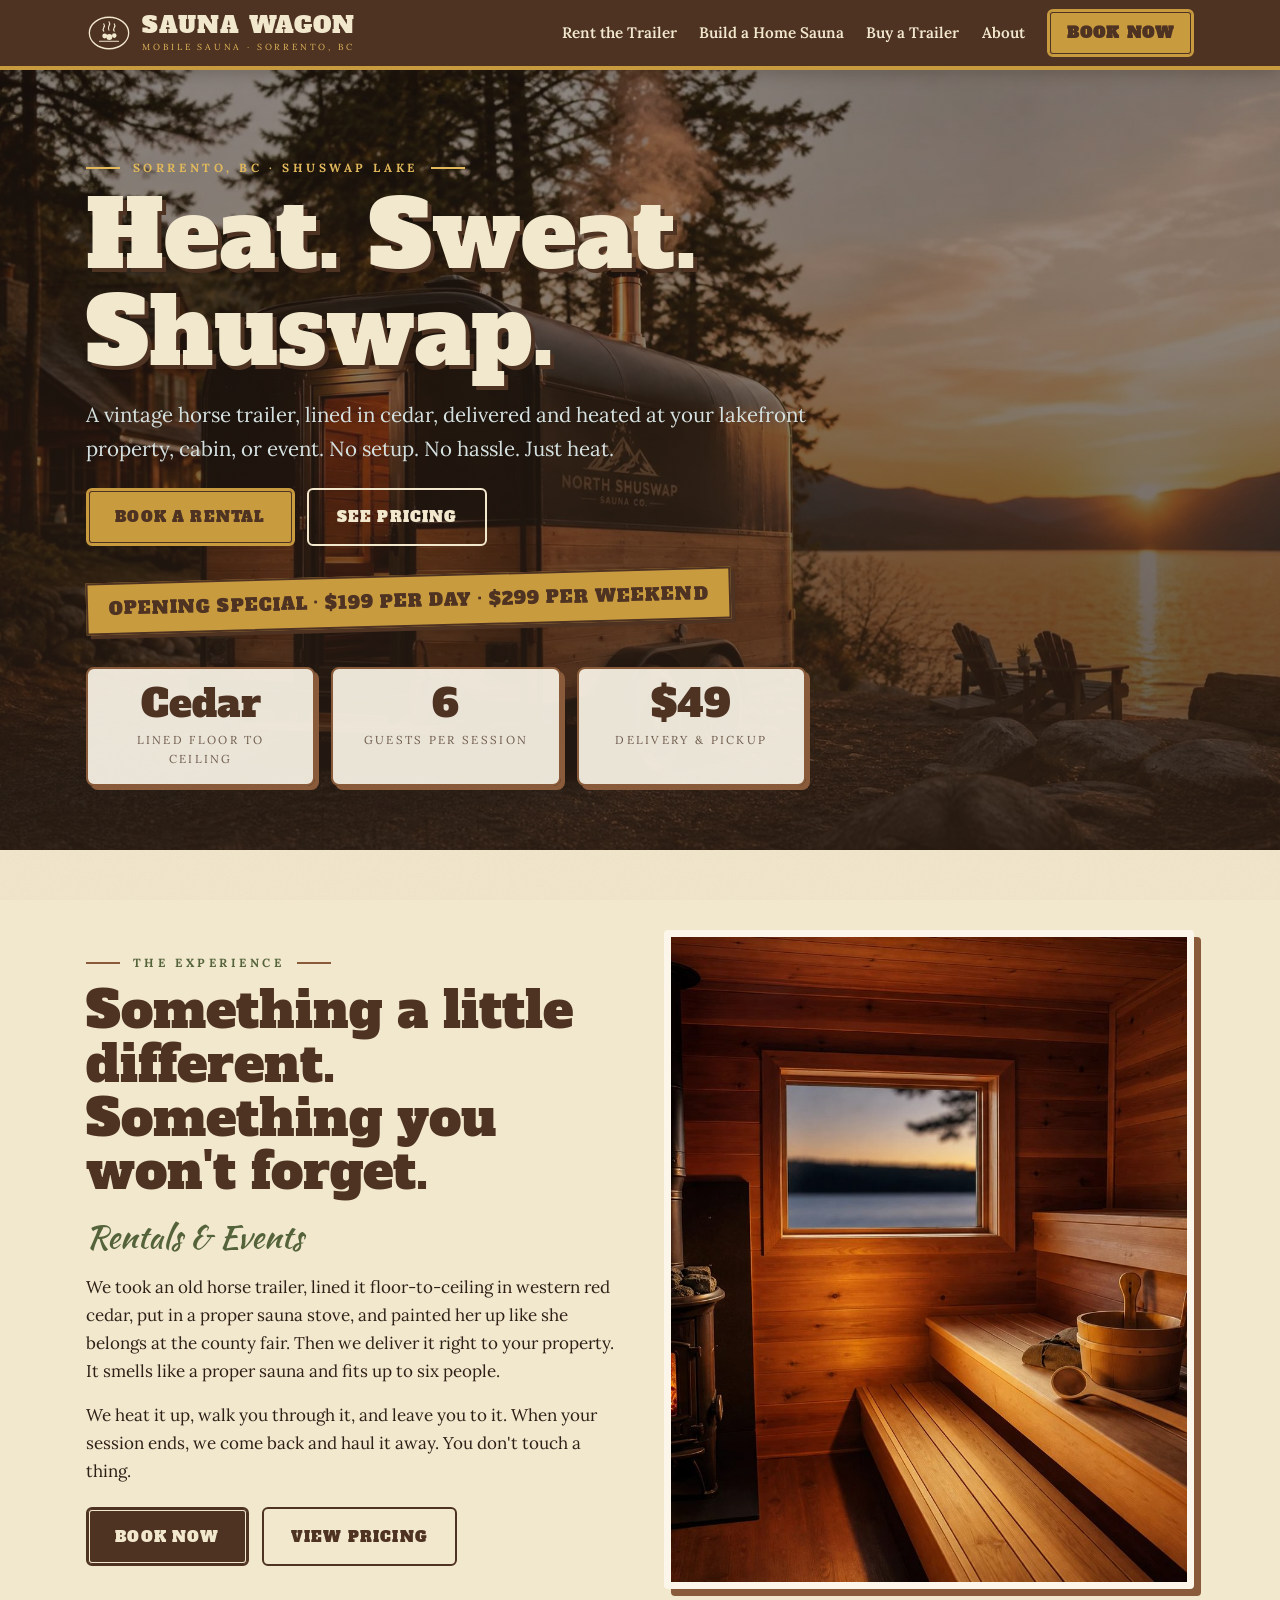
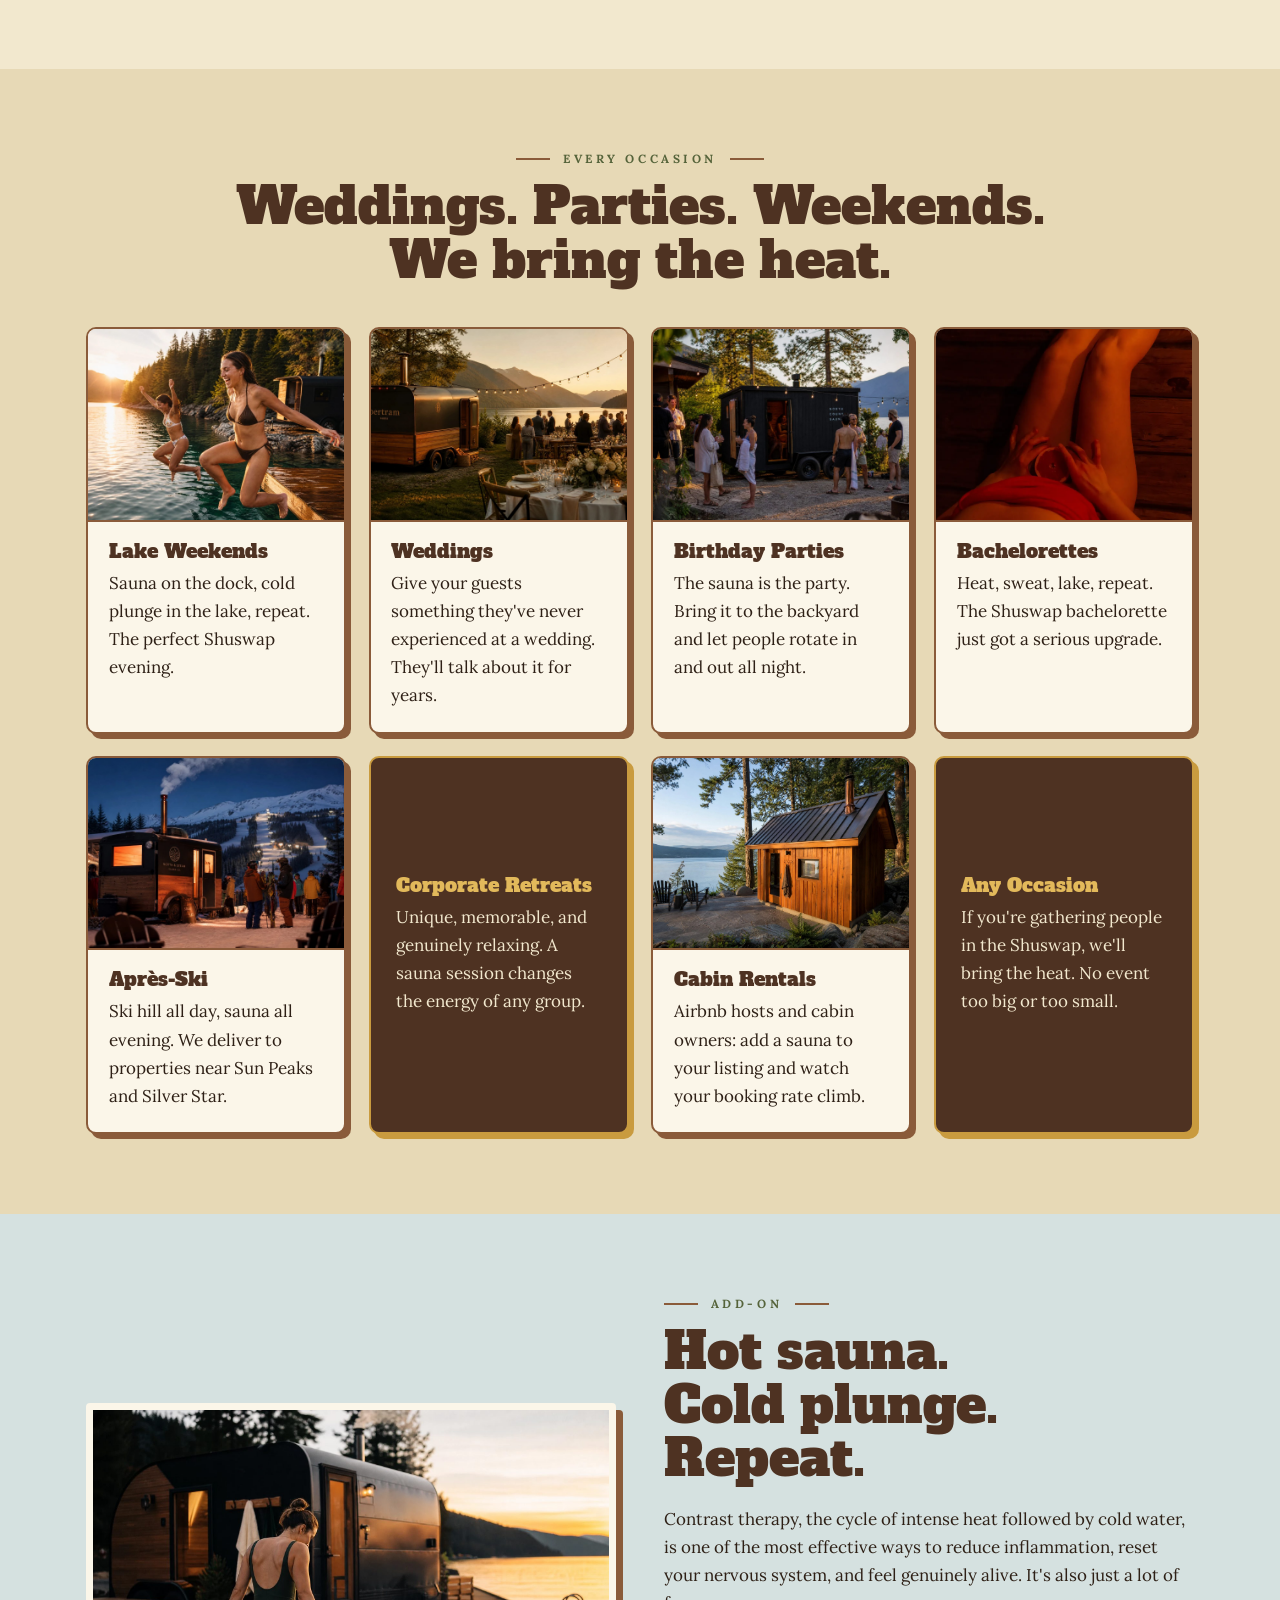
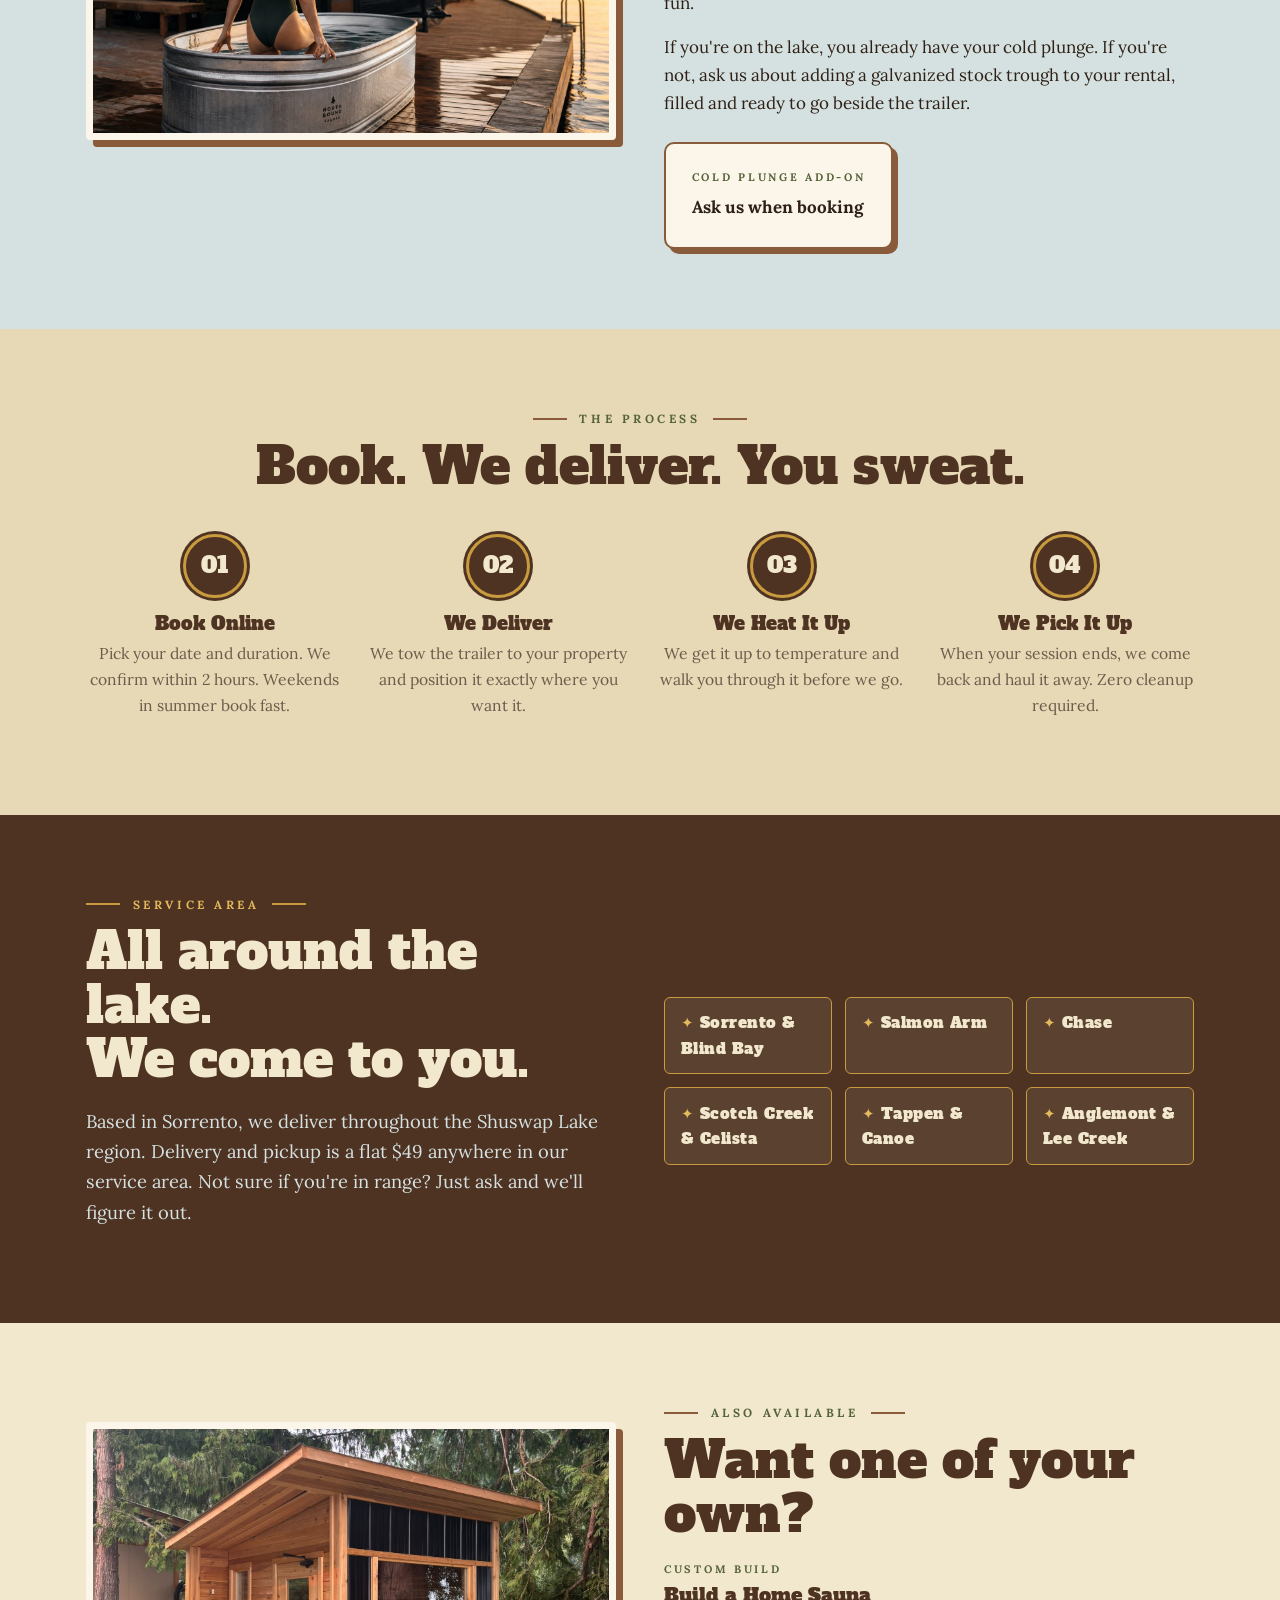
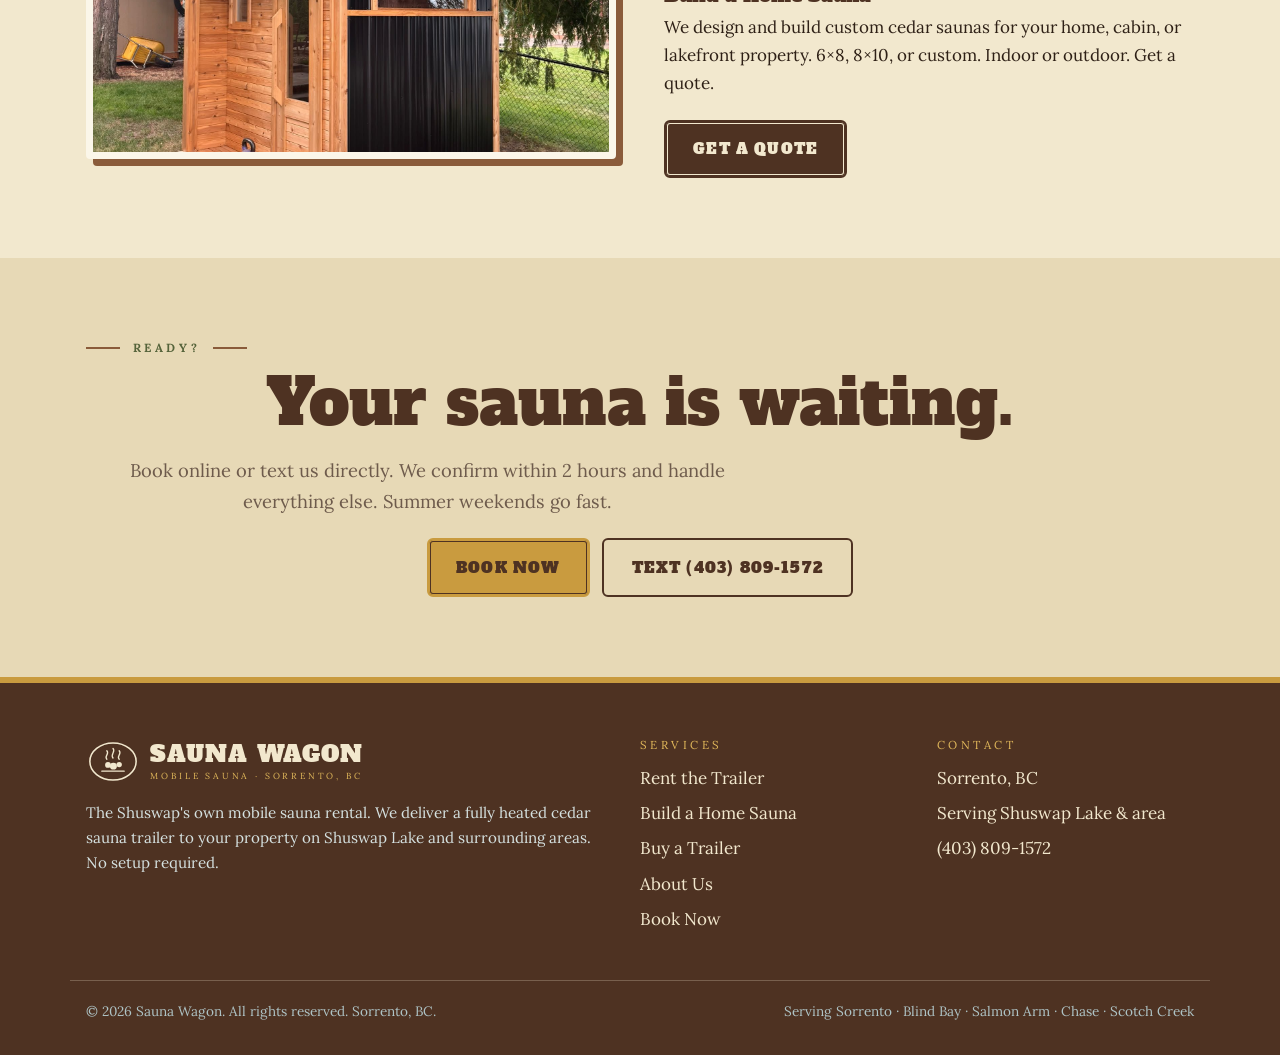
==== commit db6b27dd: "SEO: sitemap, robots, canonical and social tags, structured data, 404 page, smaller images Co-Author" ====
--- a/index.html
+++ b/index.html
@@ -3,13 +3,26 @@
 <head>
   <meta charset="utf-8">
   <meta name="viewport" content="width=device-width, initial-scale=1">
-  <title>Sauna Wagon — Mobile Cedar Sauna Rentals, Shuswap Lake BC</title>
-  <meta name="description" content="Sauna Wagon delivers a cedar sauna trailer to your lakefront property, cabin, or event anywhere around Shuswap Lake. Based in Sorrento, BC. Opening special $199 per day or $299 per weekend.">
+  <title>Mobile Sauna Rental, Shuswap Lake BC | Sauna Wagon</title>
+  <meta name="description" content="Sauna Wagon delivers a cedar sauna trailer to your lakefront property, cabin or event anywhere around Shuswap Lake: Sorrento, Blind Bay, Salmon Arm, Chase and the North Shuswap. Opening special from $199 a day.">
   <link rel="icon" href="data:image/svg+xml,%3Csvg xmlns='http://www.w3.org/2000/svg' viewBox='0 0 64 64'%3E%3Crect width='64' height='64' rx='12' fill='%234E3222'/%3E%3Ctext x='32' y='43' font-family='Georgia' font-size='26' font-weight='bold' text-anchor='middle' fill='%23F2E8CE'%3ESW%3C/text%3E%3C/svg%3E">
   <link rel="preconnect" href="https://fonts.googleapis.com">
   <link rel="preconnect" href="https://fonts.gstatic.com" crossorigin>
   <link href="https://fonts.googleapis.com/css2?family=Alfa+Slab+One&family=Lora:ital,wght@0,400;0,600;0,700;1,400&family=Kaushan+Script&family=Archivo+Narrow:wght@600;700&display=swap" rel="stylesheet">
   <link rel="stylesheet" href="css/styles.css">
+  <link rel="canonical" href="https://saunawagon.ca/">
+  <meta property="og:type" content="website">
+  <meta property="og:site_name" content="Sauna Wagon">
+  <meta property="og:title" content="Mobile Sauna Rental, Shuswap Lake BC | Sauna Wagon">
+  <meta property="og:description" content="Sauna Wagon delivers a cedar sauna trailer to your lakefront property, cabin or event anywhere around Shuswap Lake: Sorrento, Blind Bay, Salmon Arm, Chase and the North Shuswap. Opening special from $199 a day.">
+  <meta property="og:url" content="https://saunawagon.ca/">
+  <meta property="og:image" content="https://saunawagon.ca/images/hero-rental.jpg">
+  <meta property="og:locale" content="en_CA">
+  <meta name="twitter:card" content="summary_large_image">
+  <meta name="twitter:title" content="Mobile Sauna Rental, Shuswap Lake BC | Sauna Wagon">
+  <meta name="twitter:description" content="Sauna Wagon delivers a cedar sauna trailer to your lakefront property, cabin or event anywhere around Shuswap Lake: Sorrento, Blind Bay, Salmon Arm, Chase and the North Shuswap. Opening special from $199 a day.">
+  <meta name="twitter:image" content="https://saunawagon.ca/images/hero-rental.jpg">
+  <script type="application/ld+json">{"@context": "https://schema.org", "@type": "LocalBusiness", "name": "Sauna Wagon", "url": "https://saunawagon.ca/", "telephone": "+1-403-809-1572", "image": "https://saunawagon.ca/images/hero-rental.jpg", "description": "Mobile cedar sauna trailer rentals delivered to lakefront properties, cabins and events around Shuswap Lake, BC.", "address": {"@type": "PostalAddress", "addressLocality": "Sorrento", "addressRegion": "BC", "addressCountry": "CA"}, "areaServed": ["Sorrento", "Blind Bay", "Salmon Arm", "Chase", "Scotch Creek", "Celista", "Tappen", "Canoe", "Anglemont", "Lee Creek"], "priceRange": "$$", "makesOffer": [{"@type": "Offer", "name": "Full day mobile sauna rental", "price": "199", "priceCurrency": "CAD"}, {"@type": "Offer", "name": "Weekend mobile sauna rental", "price": "299", "priceCurrency": "CAD"}]}</script>
 </head>
 <body>
 
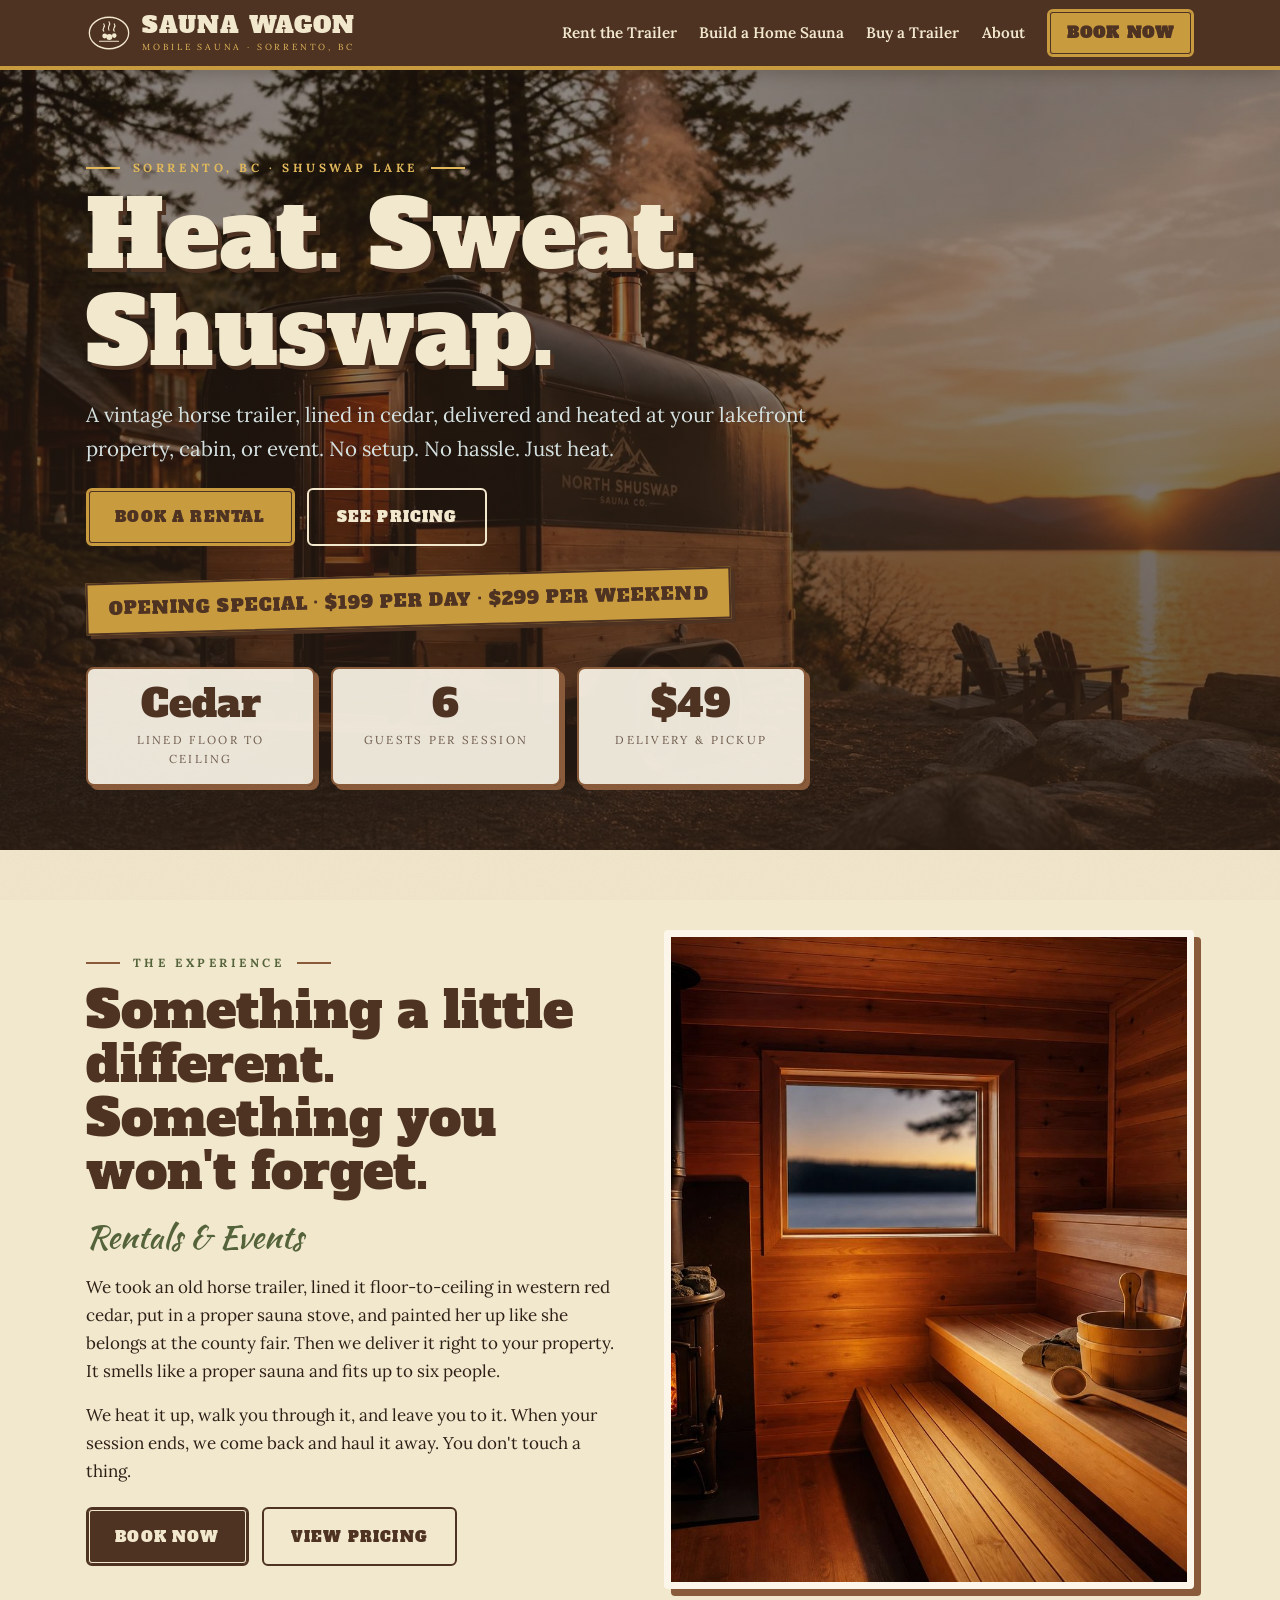
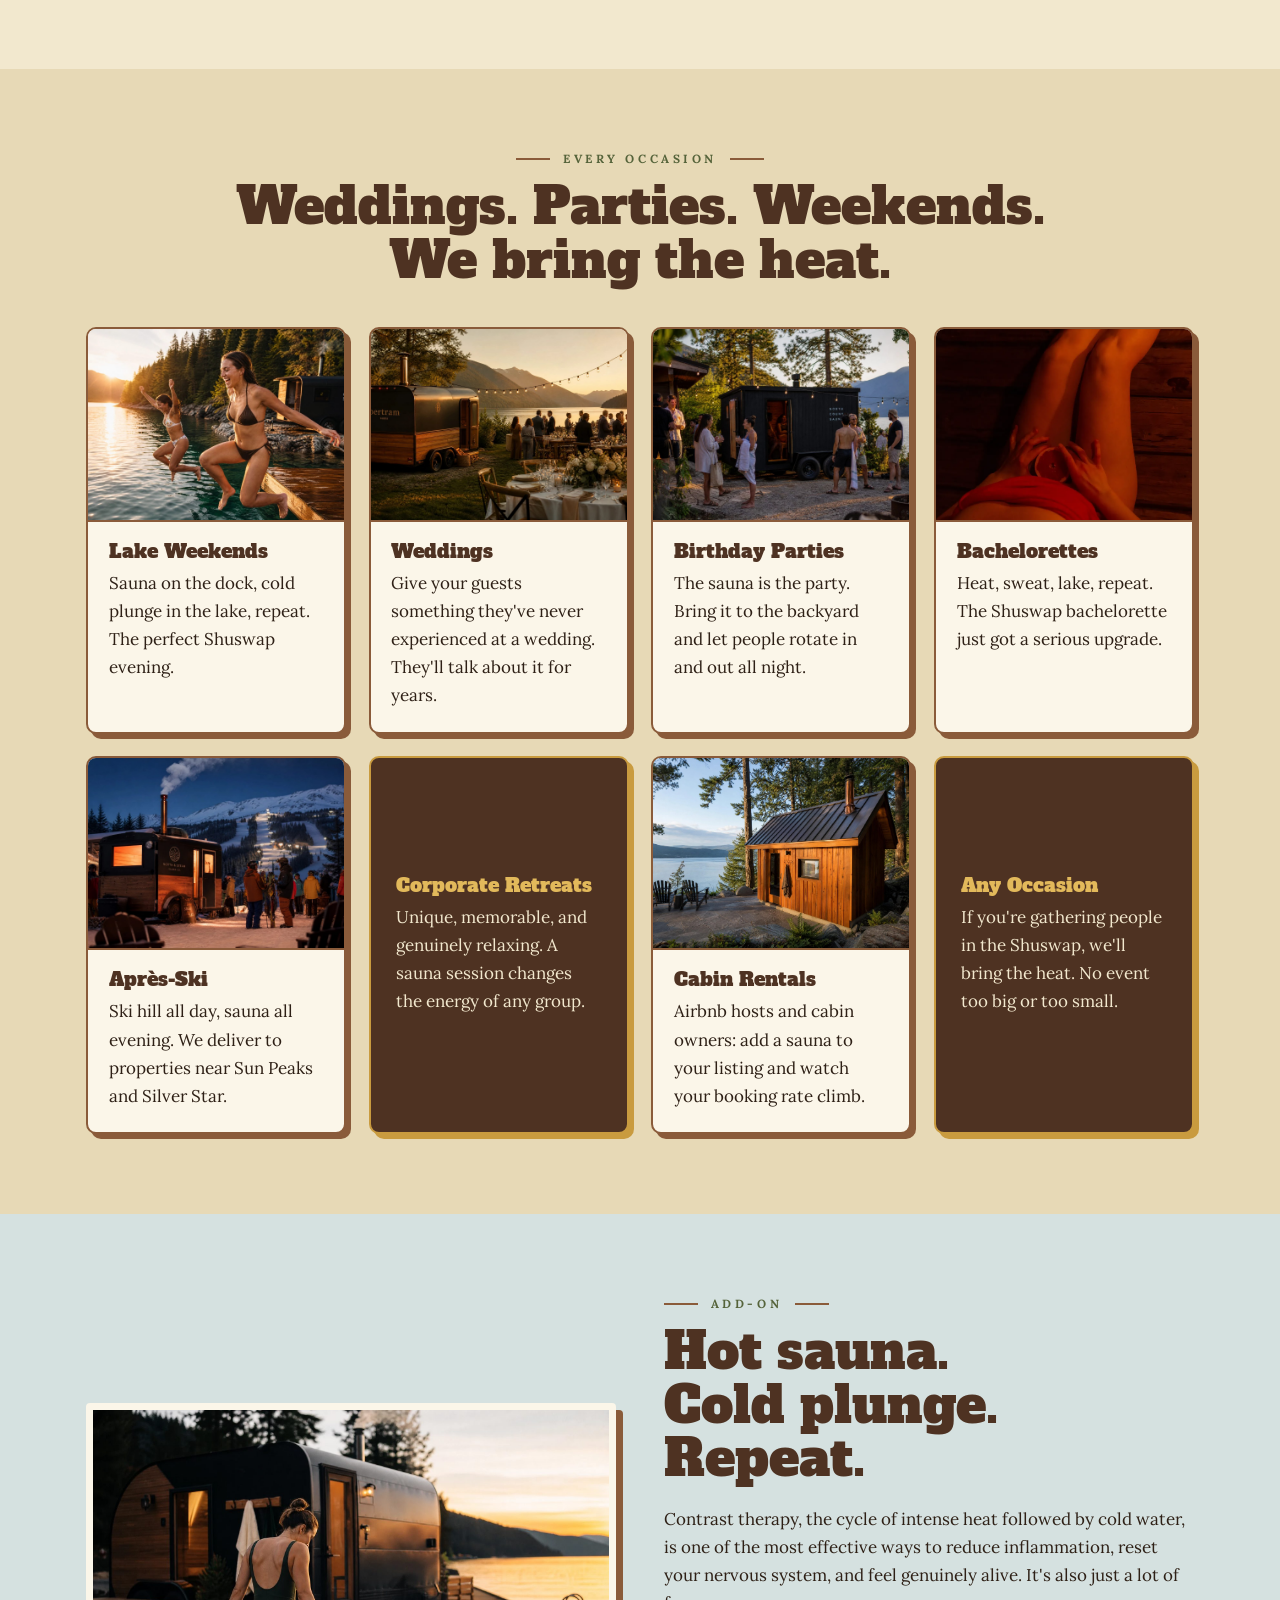
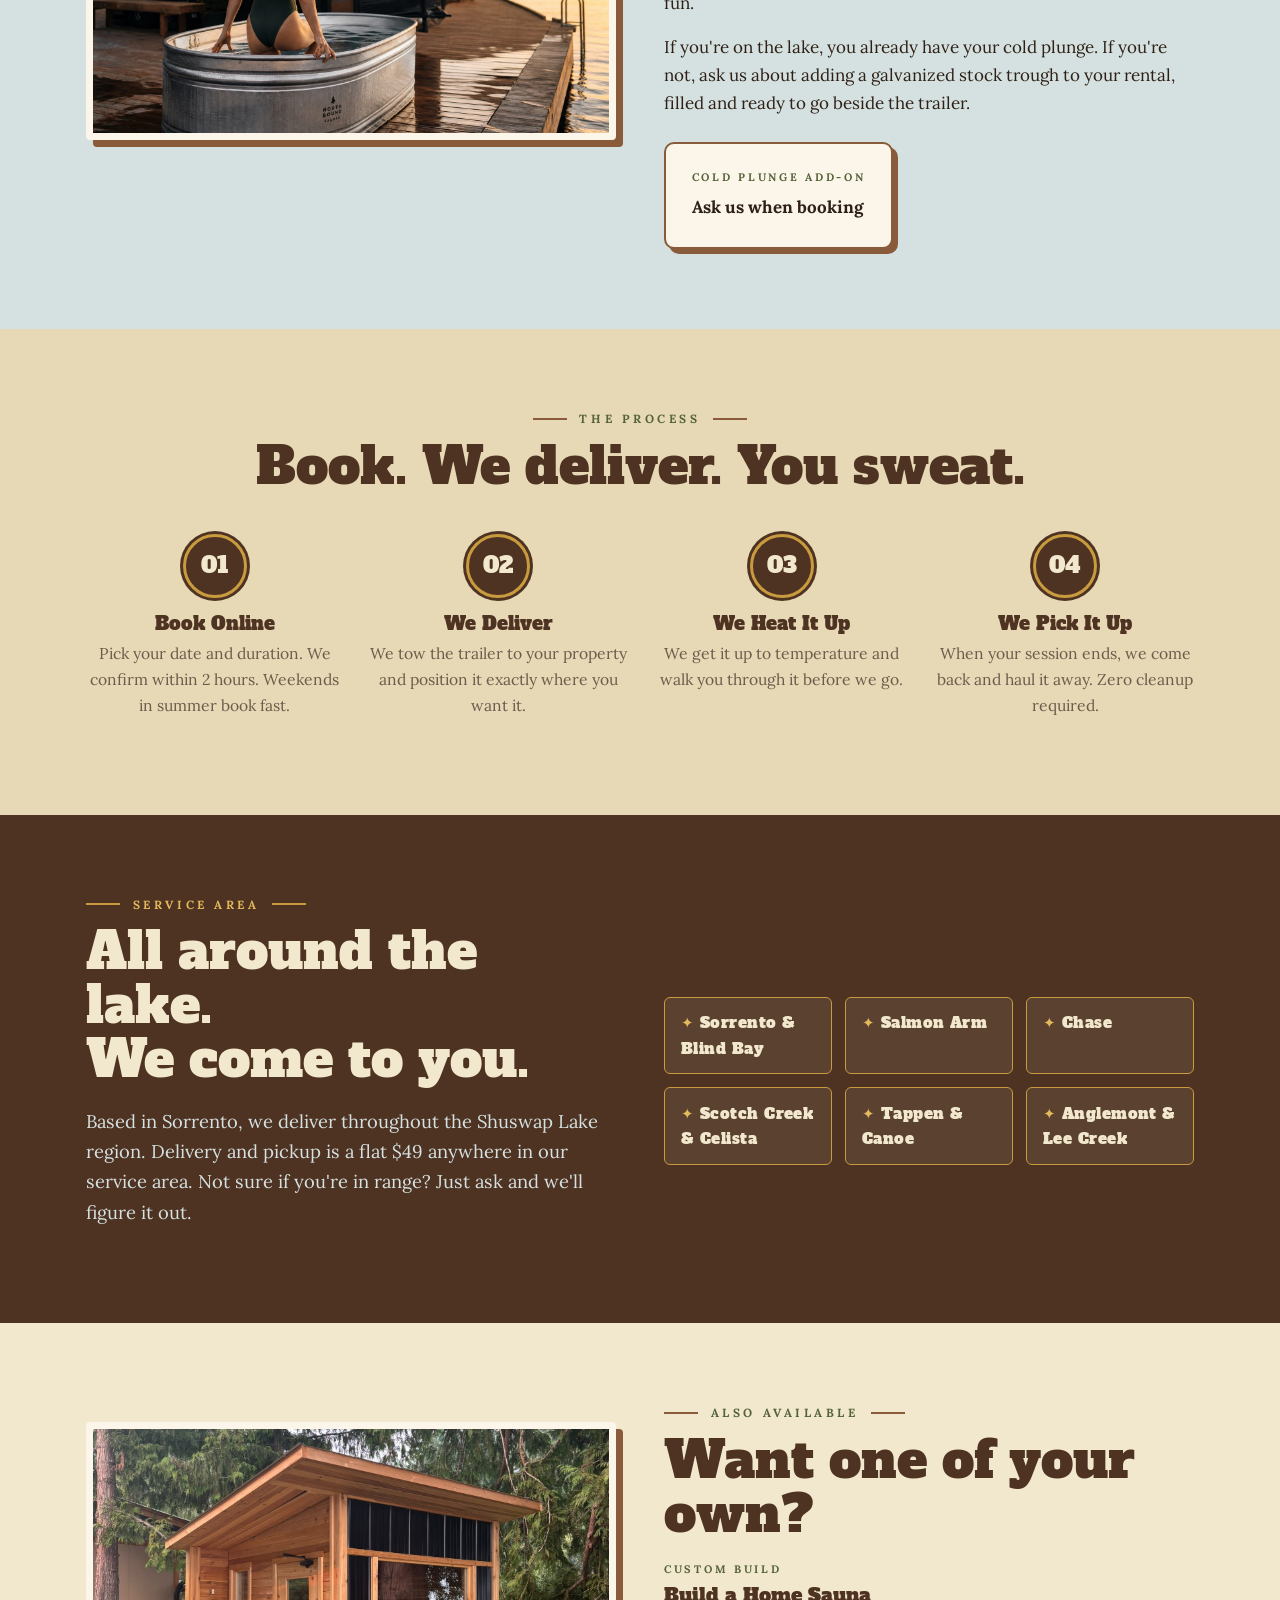
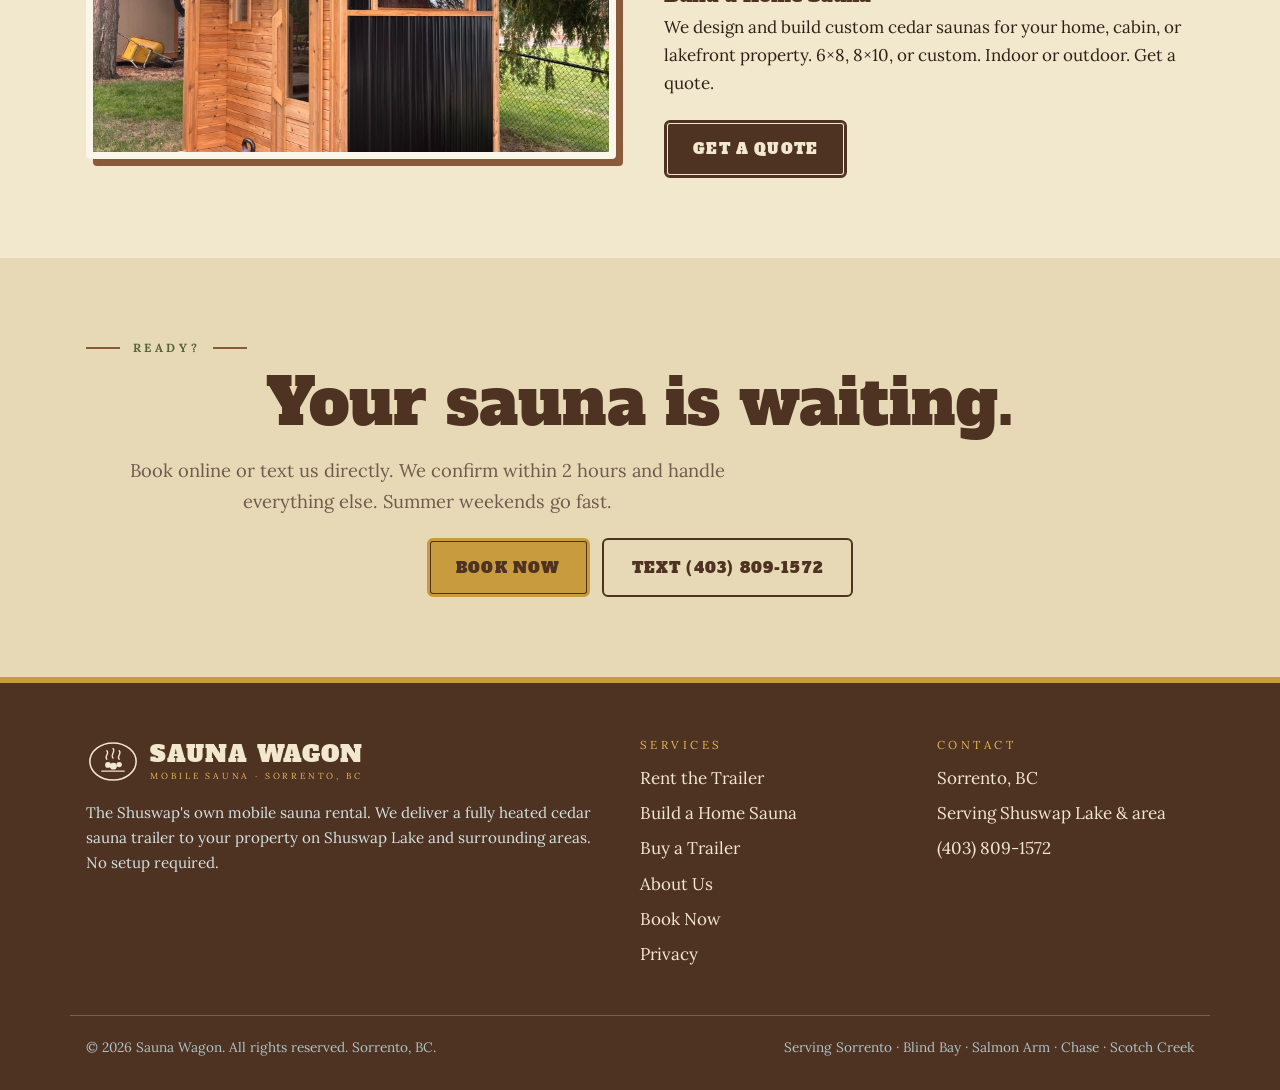
==== commit 4f468830: "Add privacy page and footer links (needed for Meta lead forms) Co-Authored-By: Claude Sonnet 5.5 <no" ====
--- a/index.html
+++ b/index.html
@@ -203,6 +203,7 @@
         <li><a href="buy-trailer.html">Buy a Trailer</a></li>
         <li><a href="about.html">About Us</a></li>
         <li><a href="contact.html">Book Now</a></li>
+        <li><a href="privacy.html">Privacy</a></li>
       </ul>
     </div>
     <div>
--- a/css/styles.css
+++ b/css/styles.css
@@ -313,3 +313,21 @@
 .card-accent { background: var(--brown); color: var(--cream); border-color: var(--gold); box-shadow: 5px 5px 0 var(--gold); display: flex; flex-direction: column; justify-content: center; }
 .card-accent h3 { color: var(--gold-2); }
 .card-accent p { color: var(--cream); }
+
+/* Availability calendar */
+.cal-wrap { display: grid; grid-template-columns: repeat(3, 1fr); gap: 1.2rem; }
+.cal { background: var(--paper); border: 2px solid var(--brown-3); border-radius: 8px; padding: 1rem; box-shadow: 4px 4px 0 var(--brown-3); }
+.cal-title { font-family: var(--font-display); color: var(--brown); text-align: center; margin-bottom: .6rem; }
+.cal-grid { display: grid; grid-template-columns: repeat(7, 1fr); gap: 4px; }
+.cal-dow { font-size: .68rem; letter-spacing: .08em; text-align: center; color: var(--muted); font-weight: 700; padding-bottom: .2rem; }
+.cal-day { aspect-ratio: 1; border: 1px solid var(--cream-2); border-radius: 6px; background: #fff; font-family: var(--font-body); font-size: .9rem; color: var(--ink); cursor: pointer; padding: 0; }
+.cal-day.is-open:hover, .cal-day.is-selected { background: var(--pine); color: var(--cream); border-color: var(--pine-2); }
+.cal-day.is-unavailable { background: repeating-linear-gradient(45deg, var(--brown-3), var(--brown-3) 3px, var(--brown-2) 3px, var(--brown-2) 6px); color: var(--cream); cursor: not-allowed; text-decoration: line-through; border-color: var(--brown-2); }
+.cal-day.is-closed { background: transparent; color: var(--steam); cursor: default; border-color: transparent; }
+.cal-legend { grid-column: 1 / -1; display: flex; gap: 1.4rem; flex-wrap: wrap; font-size: .85rem; color: var(--muted); }
+.cal-legend span::before { content: ""; display: inline-block; width: 14px; height: 14px; border-radius: 3px; margin-right: .4rem; vertical-align: -2px; border: 1px solid var(--brown-3); }
+.leg-open::before { background: #fff; }
+.leg-unavail::before { background: var(--brown-2); }
+.leg-closed::before { background: var(--cream-2); border-color: var(--cream-2); }
+@media (max-width: 960px) { .cal-wrap { grid-template-columns: 1fr 1fr; } }
+@media (max-width: 680px) { .cal-wrap { grid-template-columns: 1fr; } }
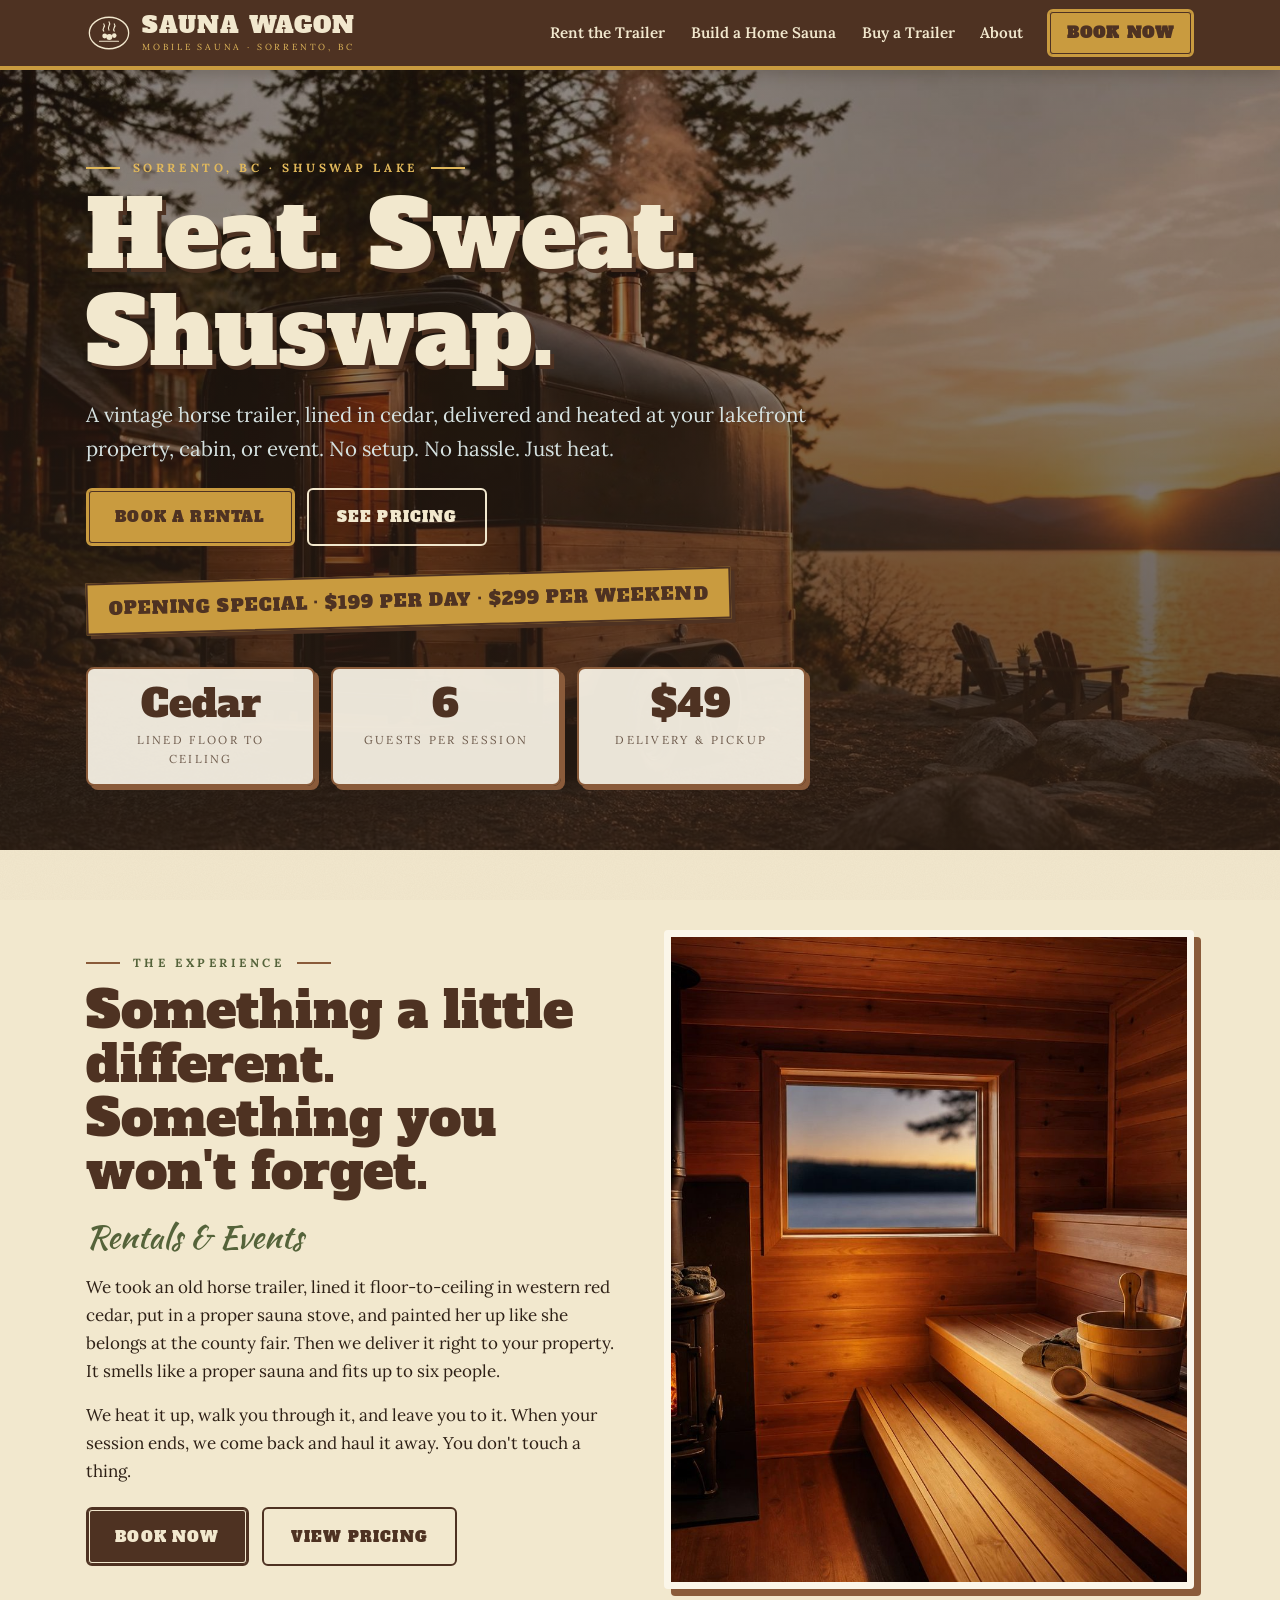
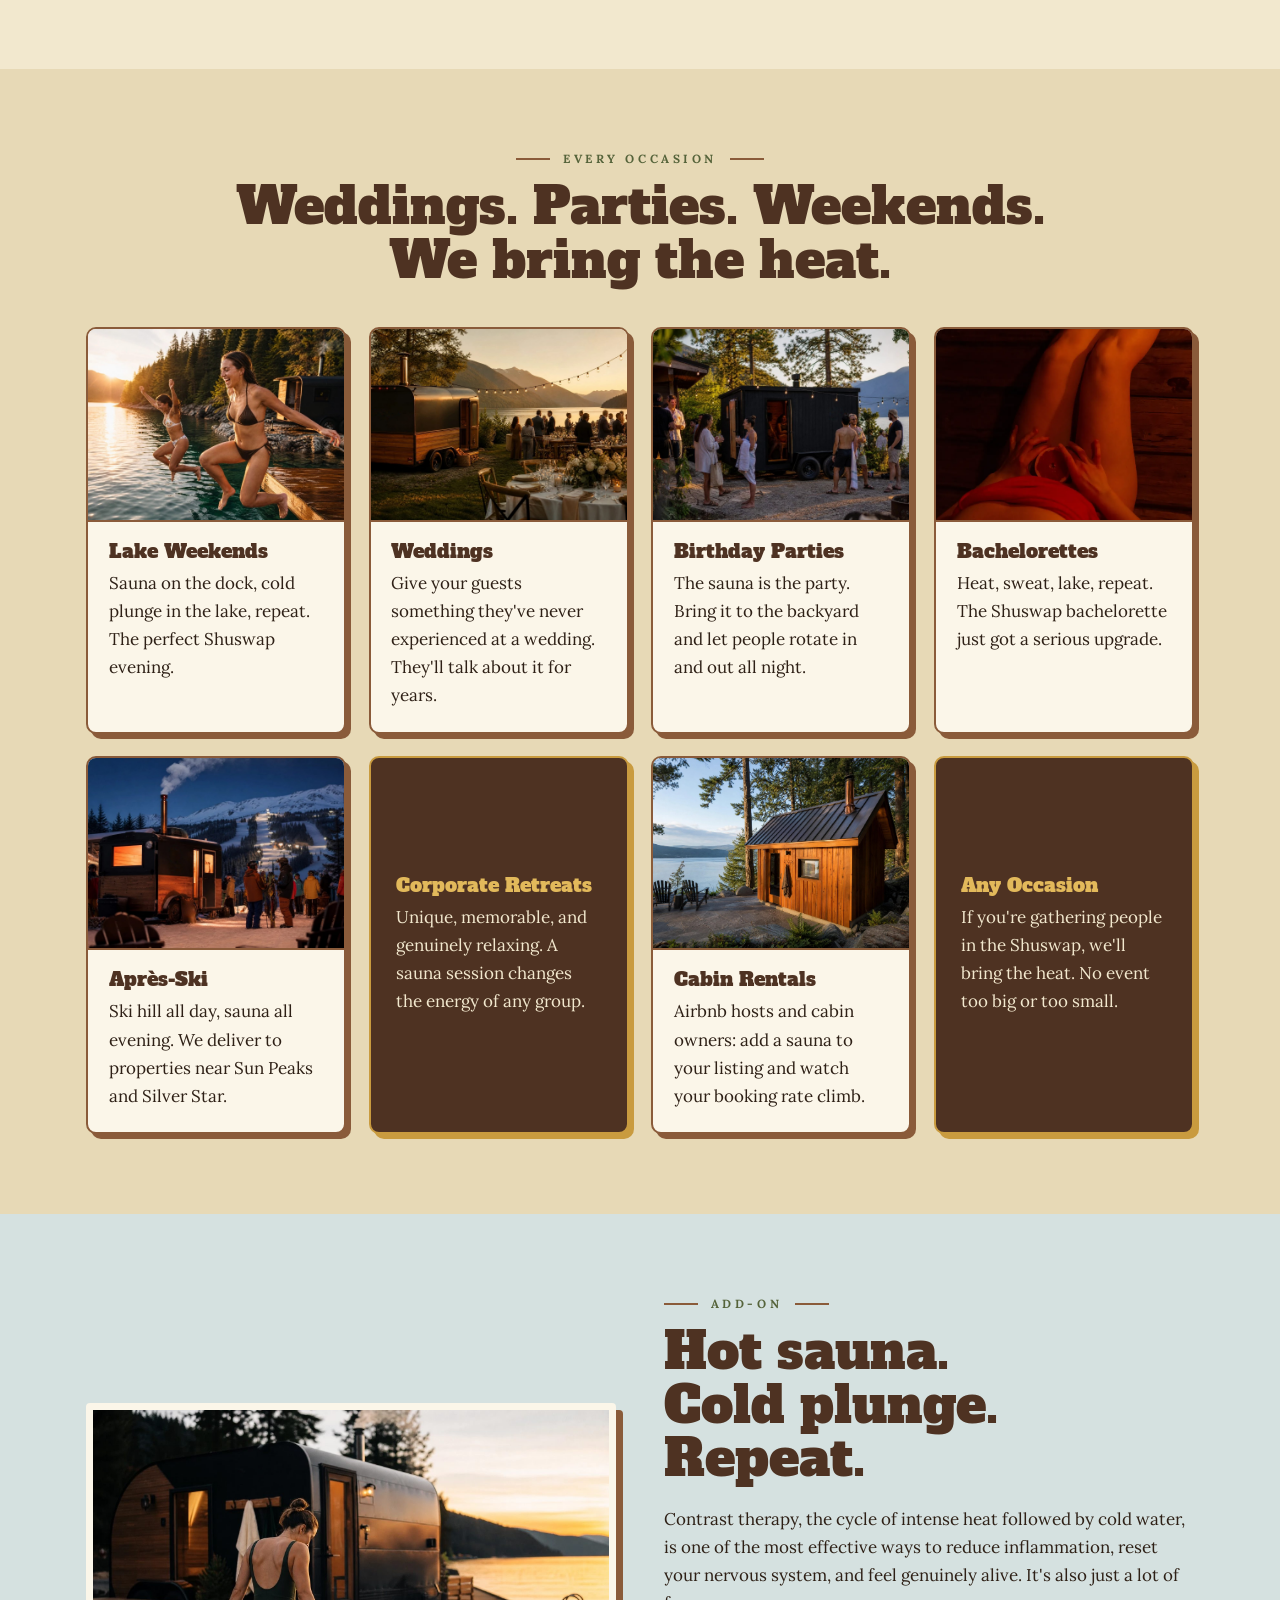
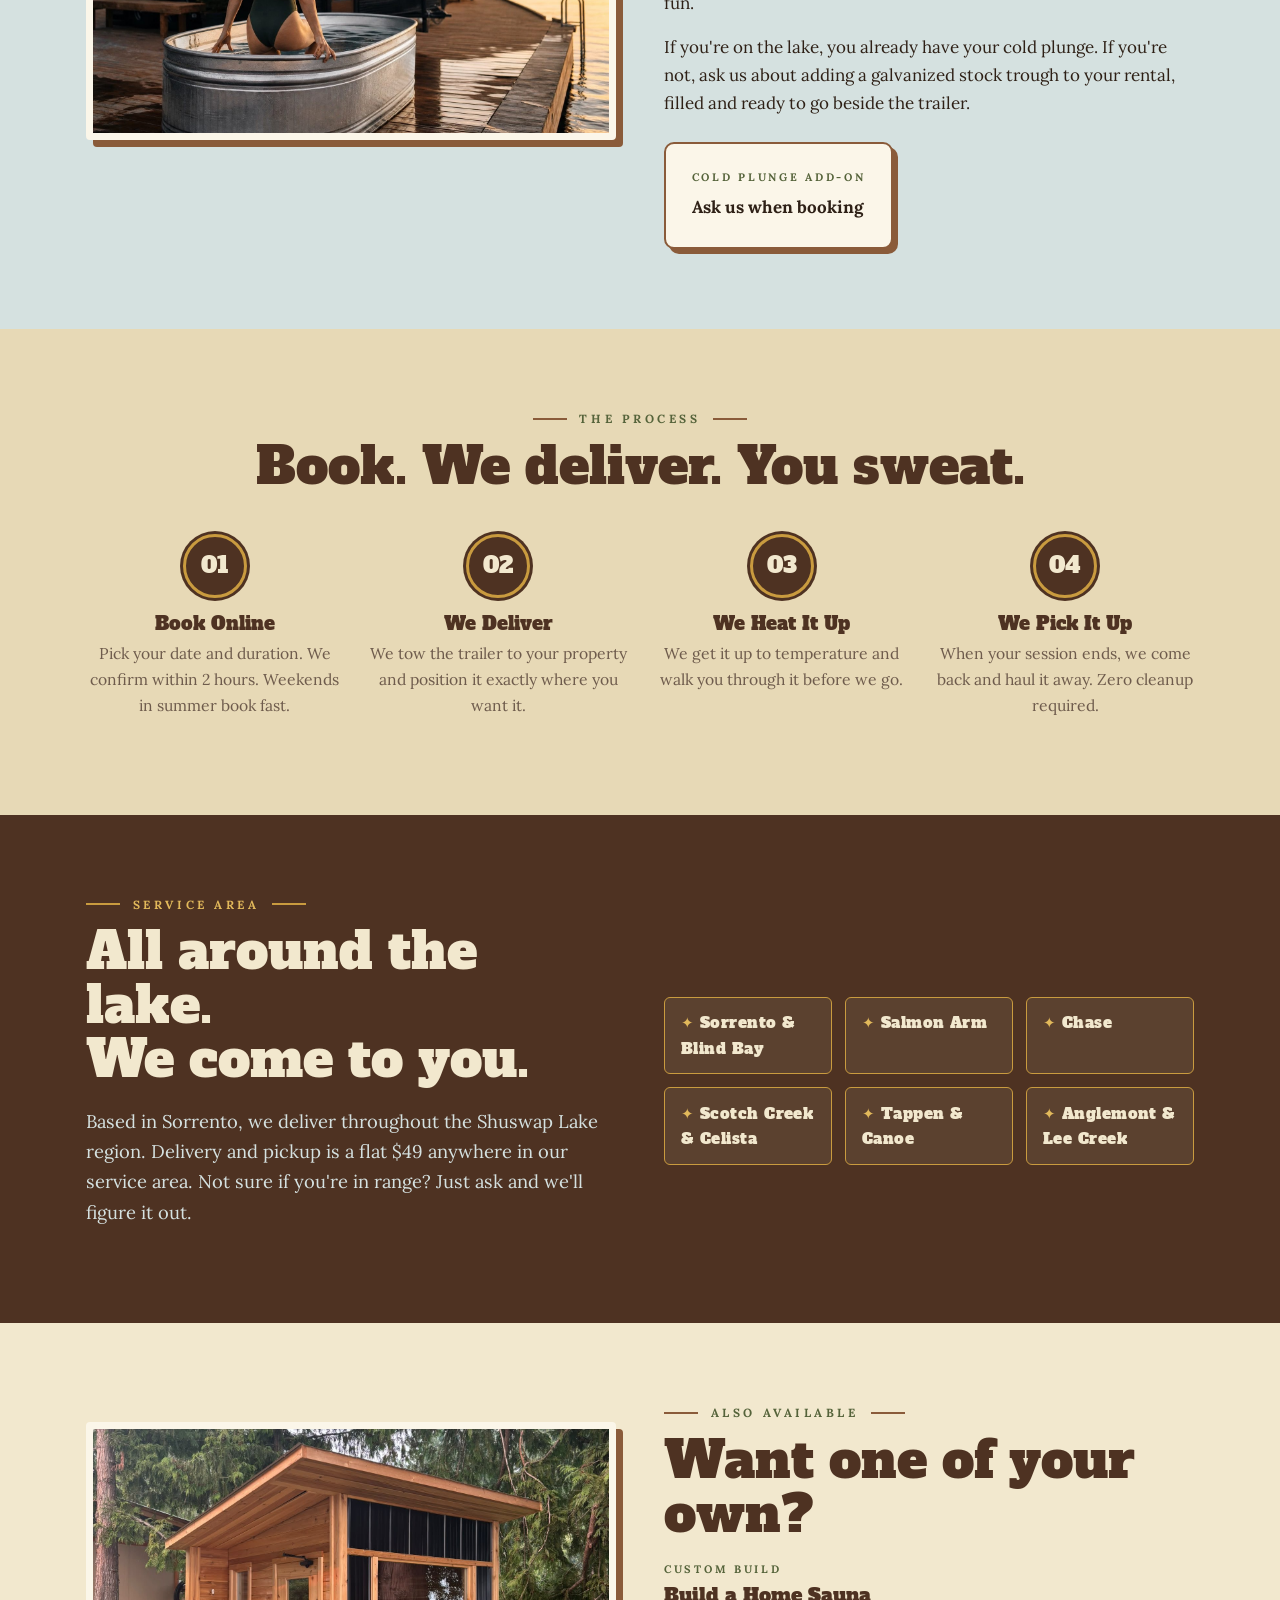
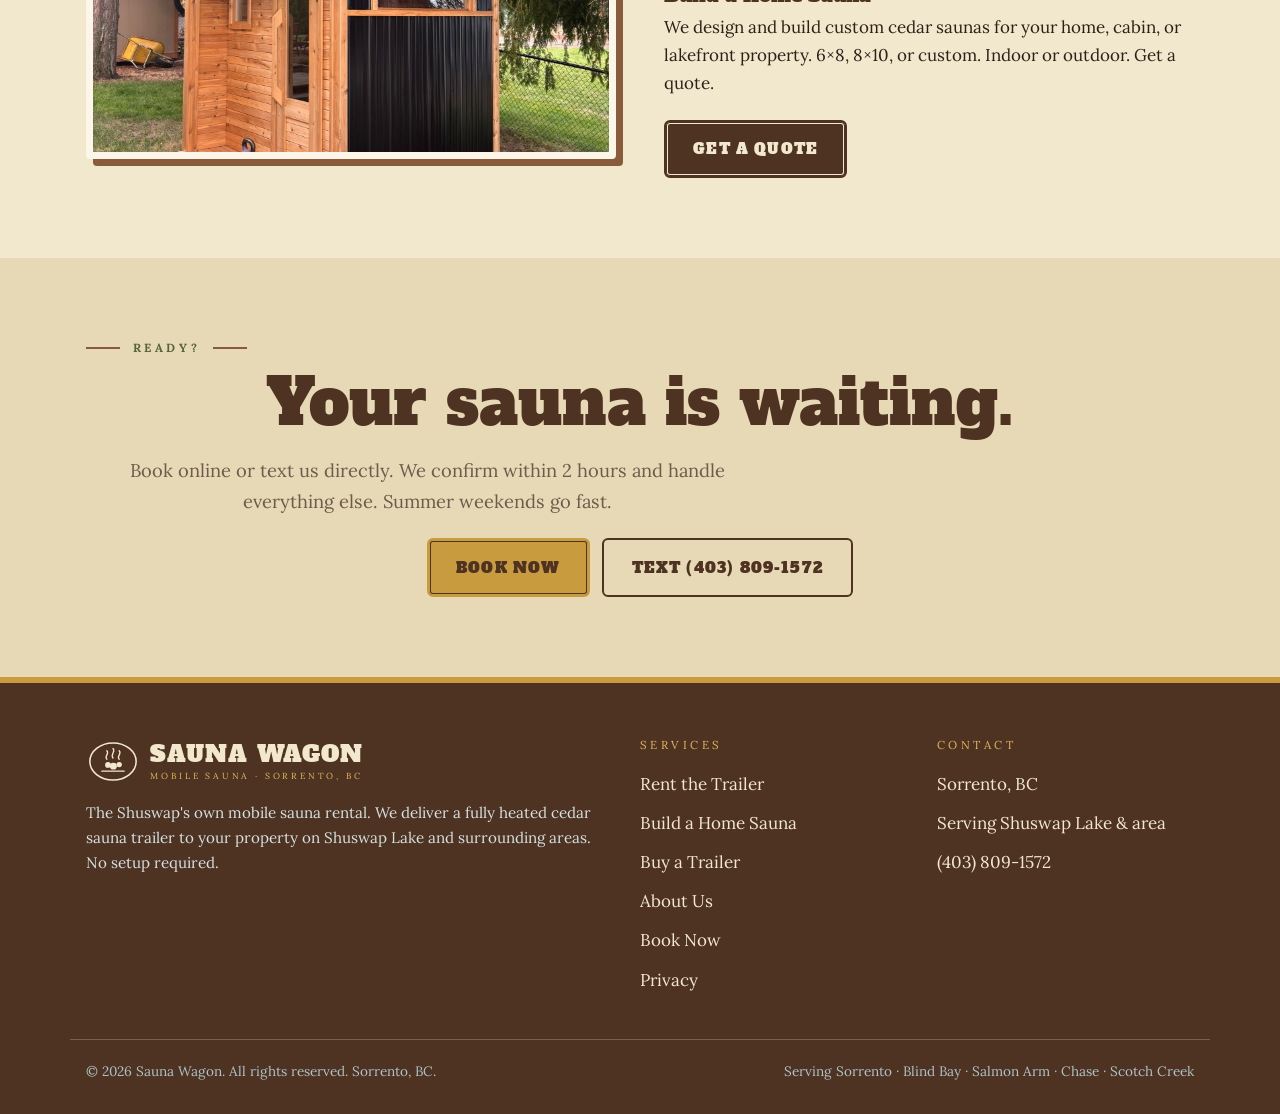
==== commit df7fc382: "Remove other companies' branding from photos: clean copies replace the six branded images, originals" ====
--- a/index.html
+++ b/index.html
@@ -16,13 +16,13 @@
   <meta property="og:title" content="Mobile Sauna Rental, Shuswap Lake BC | Sauna Wagon">
   <meta property="og:description" content="Sauna Wagon delivers a cedar sauna trailer to your lakefront property, cabin or event anywhere around Shuswap Lake: Sorrento, Blind Bay, Salmon Arm, Chase and the North Shuswap. Opening special from $199 a day.">
   <meta property="og:url" content="https://saunawagon.ca/">
-  <meta property="og:image" content="https://saunawagon.ca/images/hero-rental.jpg">
+  <meta property="og:image" content="https://saunawagon.ca/images/hero-rental-clean.jpg">
   <meta property="og:locale" content="en_CA">
   <meta name="twitter:card" content="summary_large_image">
   <meta name="twitter:title" content="Mobile Sauna Rental, Shuswap Lake BC | Sauna Wagon">
   <meta name="twitter:description" content="Sauna Wagon delivers a cedar sauna trailer to your lakefront property, cabin or event anywhere around Shuswap Lake: Sorrento, Blind Bay, Salmon Arm, Chase and the North Shuswap. Opening special from $199 a day.">
-  <meta name="twitter:image" content="https://saunawagon.ca/images/hero-rental.jpg">
-  <script type="application/ld+json">{"@context": "https://schema.org", "@type": "LocalBusiness", "name": "Sauna Wagon", "url": "https://saunawagon.ca/", "telephone": "+1-403-809-1572", "image": "https://saunawagon.ca/images/hero-rental.jpg", "description": "Mobile cedar sauna trailer rentals delivered to lakefront properties, cabins and events around Shuswap Lake, BC.", "address": {"@type": "PostalAddress", "addressLocality": "Sorrento", "addressRegion": "BC", "addressCountry": "CA"}, "areaServed": ["Sorrento", "Blind Bay", "Salmon Arm", "Chase", "Scotch Creek", "Celista", "Tappen", "Canoe", "Anglemont", "Lee Creek"], "priceRange": "$$", "makesOffer": [{"@type": "Offer", "name": "Full day mobile sauna rental", "price": "199", "priceCurrency": "CAD"}, {"@type": "Offer", "name": "Weekend mobile sauna rental", "price": "299", "priceCurrency": "CAD"}]}</script>
+  <meta name="twitter:image" content="https://saunawagon.ca/images/hero-rental-clean.jpg">
+  <script type="application/ld+json">{"@context": "https://schema.org", "@type": "LocalBusiness", "name": "Sauna Wagon", "url": "https://saunawagon.ca/", "telephone": "+1-403-809-1572", "image": "https://saunawagon.ca/images/hero-rental-clean.jpg", "description": "Mobile cedar sauna trailer rentals delivered to lakefront properties, cabins and events around Shuswap Lake, BC.", "address": {"@type": "PostalAddress", "addressLocality": "Sorrento", "addressRegion": "BC", "addressCountry": "CA"}, "areaServed": ["Sorrento", "Blind Bay", "Salmon Arm", "Chase", "Scotch Creek", "Celista", "Tappen", "Canoe", "Anglemont", "Lee Creek"], "priceRange": "$$", "makesOffer": [{"@type": "Offer", "name": "Full day mobile sauna rental", "price": "199", "priceCurrency": "CAD"}, {"@type": "Offer", "name": "Weekend mobile sauna rental", "price": "299", "priceCurrency": "CAD"}]}</script>
 </head>
 <body>
 
@@ -47,7 +47,7 @@
 <main>
 
   <section class="hero">
-    <div class="hero-bg" style="background-image:url('images/hero-rental.jpg')" role="img" aria-label="Cedar sauna trailer parked at the lake at sunset"></div>
+    <div class="hero-bg" style="background-image:url('images/hero-rental-clean.jpg')" role="img" aria-label="Cedar sauna trailer parked at the lake at sunset"></div>
     <div class="hero-tint"></div>
     <div class="hero-inner">
       <p class="eyebrow eyebrow-light">Sorrento, BC · Shuswap Lake</p>
@@ -92,11 +92,11 @@
         <h2>Weddings. Parties. Weekends.<br>We bring the heat.</h2>
       </div>
       <div class="grid-4" style="margin-top:2.5rem">
-        <div class="card card-photo"><img src="images/lifestyle-cold-plunge.jpg" alt="Sauna and cold plunge on the dock" loading="lazy"><div class="card-body"><h3>Lake Weekends</h3><p>Sauna on the dock, cold plunge in the lake, repeat. The perfect Shuswap evening.</p></div></div>
-        <div class="card card-photo"><img src="images/lifestyle-wedding.jpg" alt="Sauna trailer at a lakeside wedding" loading="lazy"><div class="card-body"><h3>Weddings</h3><p>Give your guests something they've never experienced at a wedding. They'll talk about it for years.</p></div></div>
-        <div class="card card-photo"><img src="images/lifestyle-party.jpg" alt="Friends gathered around the sauna at a party" loading="lazy"><div class="card-body"><h3>Birthday Parties</h3><p>The sauna is the party. Bring it to the backyard and let people rotate in and out all night.</p></div></div>
+        <div class="card card-photo"><img src="images/lifestyle-cold-plunge-clean.jpg" alt="Sauna and cold plunge on the dock" loading="lazy"><div class="card-body"><h3>Lake Weekends</h3><p>Sauna on the dock, cold plunge in the lake, repeat. The perfect Shuswap evening.</p></div></div>
+        <div class="card card-photo"><img src="images/lifestyle-wedding-clean.jpg" alt="Sauna trailer at a lakeside wedding" loading="lazy"><div class="card-body"><h3>Weddings</h3><p>Give your guests something they've never experienced at a wedding. They'll talk about it for years.</p></div></div>
+        <div class="card card-photo"><img src="images/lifestyle-party-clean.jpg" alt="Friends gathered around the sauna at a party" loading="lazy"><div class="card-body"><h3>Birthday Parties</h3><p>The sauna is the party. Bring it to the backyard and let people rotate in and out all night.</p></div></div>
         <div class="card card-photo"><img src="images/sauna-women-inside.webp" alt="Friends relaxing inside the cedar sauna" loading="lazy"><div class="card-body"><h3>Bachelorettes</h3><p>Heat, sweat, lake, repeat. The Shuswap bachelorette just got a serious upgrade.</p></div></div>
-        <div class="card card-photo"><img src="images/lifestyle-ski.jpg" alt="Sauna trailer at the ski hill at dusk" loading="lazy"><div class="card-body"><h3>Après-Ski</h3><p>Ski hill all day, sauna all evening. We deliver to properties near Sun Peaks and Silver Star.</p></div></div>
+        <div class="card card-photo"><img src="images/lifestyle-ski-clean.jpg" alt="Sauna trailer at the ski hill at dusk" loading="lazy"><div class="card-body"><h3>Après-Ski</h3><p>Ski hill all day, sauna all evening. We deliver to properties near Sun Peaks and Silver Star.</p></div></div>
         <div class="card card-accent"><h3>Corporate Retreats</h3><p>Unique, memorable, and genuinely relaxing. A sauna session changes the energy of any group.</p></div>
         <div class="card card-photo"><img src="images/home-sauna-build.jpg" alt="Cedar sauna cabin beside the lake" loading="lazy"><div class="card-body"><h3>Cabin Rentals</h3><p>Airbnb hosts and cabin owners: add a sauna to your listing and watch your booking rate climb.</p></div></div>
         <div class="card card-accent"><h3>Any Occasion</h3><p>If you're gathering people in the Shuswap, we'll bring the heat. No event too big or too small.</p></div>
@@ -107,7 +107,7 @@
   <section class="section section-steam">
     <div class="container split">
       <figure class="photo photo-wide">
-        <img src="images/cold-plunge-lake.jpg" alt="Cold plunge in the lake beside the sauna">
+        <img src="images/cold-plunge-lake-clean.jpg" alt="Cold plunge in the lake beside the sauna">
       </figure>
       <div>
         <p class="eyebrow">Add-On</p>
--- a/css/styles.css
+++ b/css/styles.css
@@ -261,7 +261,7 @@
   .area-list { grid-template-columns: repeat(2, 1fr); }
   .footer-grid { grid-template-columns: 1fr 1fr; }
 }
-@media (max-width: 860px) {
+@media (max-width: 1040px) {
   .nav-toggle { display: inline-flex; }
   .nav { display: none; position: absolute; top: 100%; left: 0; right: 0; background: var(--brown); flex-direction: column; align-items: stretch; padding: 1rem 16px 1.4rem; border-bottom: 4px solid var(--gold); gap: 1rem; }
   .nav.open { display: flex; }
@@ -331,3 +331,43 @@
 .leg-closed::before { background: var(--cream-2); border-color: var(--cream-2); }
 @media (max-width: 960px) { .cal-wrap { grid-template-columns: 1fr 1fr; } }
 @media (max-width: 680px) { .cal-wrap { grid-template-columns: 1fr; } }
+
+/* Touch and small-screen fixes */
+html { -webkit-text-size-adjust: 100%; text-size-adjust: 100%; }
+.logo { min-height: 44px; }
+.nav-toggle { min-height: 44px; }
+/* header links: comfortable hit area without changing header height */
+.nav a:not(.btn) { display: inline-block; padding: .6rem .1rem; }
+/* footer lists: whole row is the link; rows grow on touch / narrow screens */
+.footer-grid li { margin-bottom: 0; padding: .35rem 0; }
+.footer-grid li > a { display: block; margin: -.35rem 0; padding: .35rem 0; }
+/* radio options: bigger dot, whole row is tappable */
+.radio-row label { min-height: 44px; }
+.radio-row input { width: 1.25rem; height: 1.25rem; }
+/* date field: iOS gives it odd intrinsic sizing */
+input[type="date"] { min-width: 0; max-width: 100%; min-height: 3rem; }
+@media (max-width: 940px), (pointer: coarse) {
+  .footer-grid li { padding: .65rem 0; }
+  .footer-grid li > a { margin: -.65rem 0; padding: .65rem 0; }
+  /* calendar days: fixed fingertip height (not min-height, which fights aspect-ratio and widens the grid) */
+  .cal-day { aspect-ratio: auto; height: 44px; }
+}
+@media (max-width: 1040px) {
+  .nav { gap: .2rem; }
+  .nav a:not(.btn) { display: block; padding: .65rem .25rem; }
+  .nav a.btn { margin-top: .5rem; }
+}
+@media (max-width: 680px) {
+  .cal { padding: .8rem; }
+  .cal-grid { gap: 3px; }
+}
+@media (max-width: 400px) {
+  .header-inner { padding-left: 12px; padding-right: 12px; gap: .5rem; }
+  .logo { min-width: 0; gap: .45rem; }
+  .logo-badge { width: 36px; height: 30px; }
+  .logo-text { min-width: 0; }
+  .logo-name { font-size: 1.08rem; letter-spacing: .03em; }
+  .logo-sub { font-size: .5rem; letter-spacing: .14em; }
+  .nav-toggle { padding: .45rem .65rem; font-size: .8rem; }
+  .nav { padding-left: 12px; padding-right: 12px; }
+}
